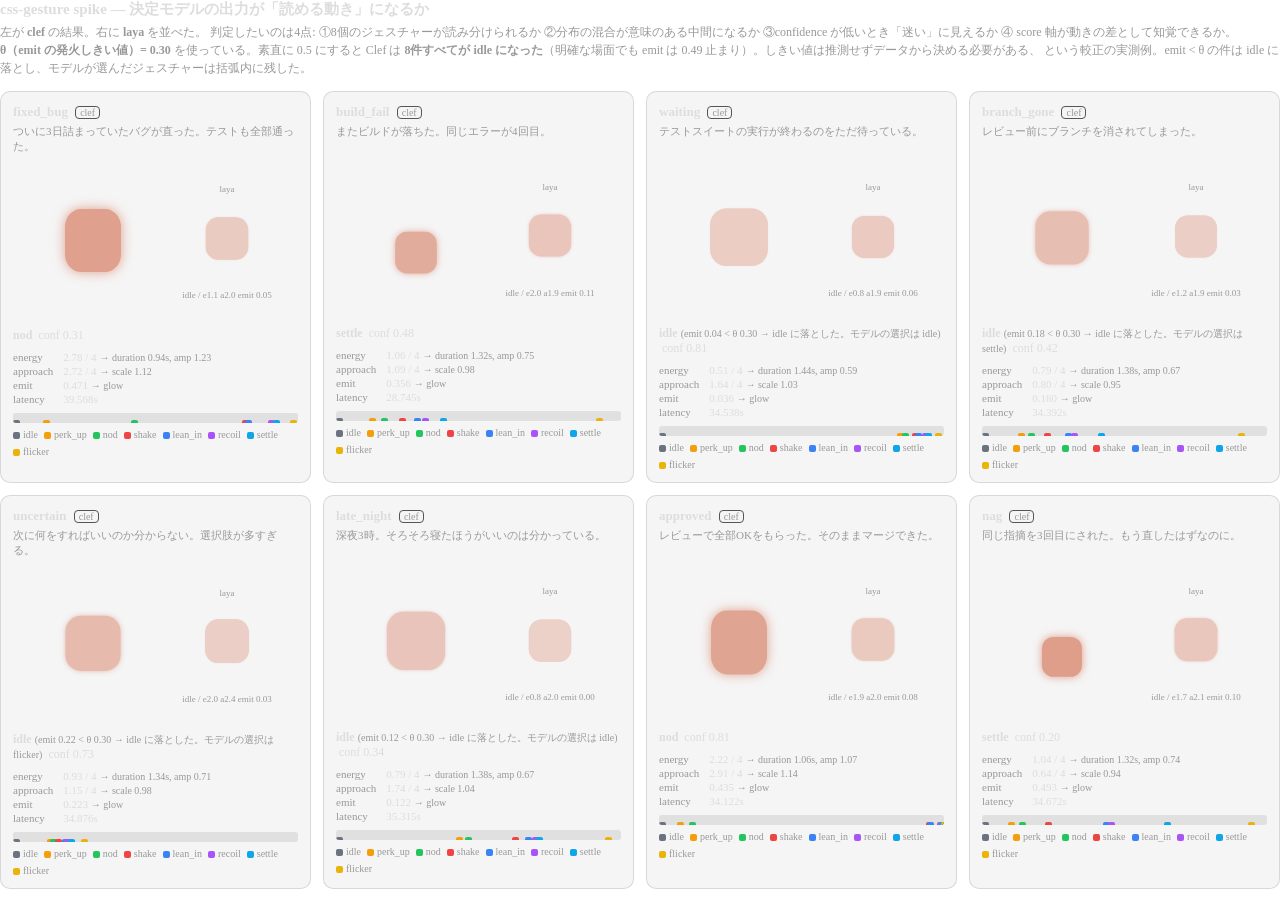
==== docs/experiments/css-gesture/index.html @ 99ee7a1f "docs(experiments): 決定モデルの出力を CSS ジェスチャーにする spike 決定モデル (System One API) に「どのジェスチャーを・どの強さで」を選ばせ、決定論的な" ====
<!doctype html>
<html lang="ja"><head><meta charset="utf-8">
<title>css-gesture spike</title>
<style>
:root { color-scheme: light dark; }
* { box-sizing: border-box; }
body { margin: 0; color: var(--foreground, #ddd); font-family: inherit; }
h1 { font-size: 15px; margin: 0 0 4px; }
.sub { font-size: 12px; color: var(--muted-foreground, #999); margin: 0 0 14px; line-height: 1.5; }
.grid { display: grid; grid-template-columns: repeat(auto-fill, minmax(280px, 1fr)); gap: 12px; }
.card { background: var(--card, rgba(127,127,127,.08)); border: 1px solid var(--border, rgba(127,127,127,.25));
  border-radius: 10px; padding: 12px; }
.card.err { border-color: #a33; }
h3 { font-size: 13px; margin: 0 0 4px; font-weight: 600; }
.tag { font-size: 10px; font-weight: 400; color: var(--muted-foreground, #999); border: 1px solid var(--border, #555);
  border-radius: 4px; padding: 0 4px; margin-left: 4px; }
.state { font-size: 11px; color: var(--muted-foreground, #999); margin: 0 0 8px; min-height: 28px; }
.row { display: flex; gap: 8px; align-items: center; }
.stage { width: 118px; height: 118px; display: grid; place-items: center; flex: 0 0 auto; }
.cmp .stage { width: 92px; height: 92px; }
.cmp { display: grid; justify-items: center; gap: 2px; }
.cmp-label, .cmp-meta { font-size: 9px; color: var(--muted-foreground, #999); text-align: center; }
.cmp .body { width: 40px; height: 40px; border-radius: 12px; }
.meta { font-size: 12px; margin: 6px 0 8px; }
.gated { color: var(--muted-foreground, #999); font-size: 10px; }
dl { display: grid; grid-template-columns: auto 1fr; gap: 2px 10px; font-size: 11px; margin: 0 0 8px; }
dt { color: var(--muted-foreground, #999); }
dd { margin: 0; font-variant-numeric: tabular-nums; }
.fx { color: var(--muted-foreground, #999); font-size: 10px; }
.bar { display: flex; height: 10px; border-radius: 3px; overflow: hidden; background: rgba(127,127,127,.18); }
.seg { display: block; height: 100%; }
.swatch { display: inline-block; width: 7px; height: 7px; border-radius: 2px; margin-right: 3px; vertical-align: middle; }
.s-idle { background: #6b7280; } .s-perk_up { background: #f59e0b; } .s-nod { background: #22c55e; }
.s-shake { background: #ef4444; } .s-lean_in { background: #3b82f6; } .s-recoil { background: #a855f7; }
.s-settle { background: #0ea5e9; } .s-flicker { background: #eab308; }
.legend { display: flex; flex-wrap: wrap; gap: 6px; font-size: 10px; color: var(--muted-foreground, #999); margin-top: 6px; }
/* css-gesture spike — ジェスチャー語彙（手書き・決定論的）
 *
 * 8個の離散ジェスチャーを CSS クラスとして定義する。決定モデルには**これを生成させない**
 * （決定モデルは choice/score/noul の確率しか返せないため）。モデルが担うのは
 * 「どれを・どれくらいの強さで」の選択だけ。
 *
 * 連続パラメータは CSS カスタムプロパティで受ける:
 *   --speed : 動きの速さ（小さいほど速い。animation-duration の倍率）
 *   --amp   : 振幅（0〜1.5 程度）
 *   --scale : 体の大きさ
 *   --glow  : 発火の強さ（発火していないときは 0）
 *
 * すべてのジェスチャーは「基準の姿勢」に対する差分として書く。共通の呼吸は .body が持ち、
 * ジェスチャーは transform を上書きする。こうすると混合（複数レイヤの重ね）が成立する。
 */

.stage {
  position: relative;
  width: 160px;
  height: 160px;
  display: grid;
  place-items: center;
}

/* 体。全ジェスチャーが共有する土台。 */
.body {
  width: 56px;
  height: 56px;
  border-radius: 16px;
  background: var(--accent, #d2694a);
  opacity: calc(0.25 + 0.75 * var(--glow, 0));
  box-shadow: 0 0 calc(24px * var(--glow, 0)) var(--accent, #d2694a);
  animation-duration: calc(2.4s * var(--speed, 1));
  animation-timing-function: ease-in-out;
  animation-iteration-count: infinite;
  animation-fill-mode: both;
  transform-origin: 50% 70%;
}

/* 表情の差分。8個。それぞれ明確に違う動きにして、人が読み分けられるかを試す。 */

/* 1. idle — ゆっくり漂う。基準。 */
.g-idle      { animation-name: k-idle; }
@keyframes k-idle {
  0%, 100% { transform: translateY(calc(-4px * var(--amp, 1))) scale(var(--scale, 1)); }
  50%      { transform: translateY(calc( 4px * var(--amp, 1))) scale(var(--scale, 1)); }
}

/* 2. perk_up — 一瞬沈んでから跳ね上がる。注意が向いた。 */
.g-perk_up   { animation-name: k-perk; animation-timing-function: cubic-bezier(.2,1.6,.4,1); }
@keyframes k-perk {
  0%, 40%, 100% { transform: translateY(0) scale(var(--scale, 1)); }
  12%           { transform: translateY(calc( 3px * var(--amp, 1))) scale(var(--scale, 1)); }
  62%           { transform: translateY(calc(-14px * var(--amp, 1))) scale(calc(var(--scale, 1) * 1.08)); }
}

/* 3. nod — 縦に2回。了解・同意。 */
.g-nod       { animation-name: k-nod; }
@keyframes k-nod {
  0%, 100%   { transform: translateY(0) scaleY(var(--scale, 1)); }
  18%, 58%   { transform: translateY(calc( 9px * var(--amp, 1))) scaleY(calc(var(--scale, 1) * 0.88)); }
  38%, 78%   { transform: translateY(calc(-4px * var(--amp, 1))) scaleY(var(--scale, 1)); }
}

/* 4. shake — 横に3回。拒否・違う。 */
.g-shake     { animation-name: k-shake; animation-timing-function: ease-out; }
@keyframes k-shake {
  0%, 100% { transform: translateX(0) scale(var(--scale, 1)); }
  12%      { transform: translateX(calc(-13px * var(--amp, 1))) scale(var(--scale, 1)); }
  32%      { transform: translateX(calc( 13px * var(--amp, 1))) scale(var(--scale, 1)); }
  52%      { transform: translateX(calc( -9px * var(--amp, 1))) scale(var(--scale, 1)); }
  72%      { transform: translateX(calc(  9px * var(--amp, 1))) scale(var(--scale, 1)); }
}

/* 5. lean_in — 前のめり。近づいて大きくなる。興味。 */
.g-lean_in   { animation-name: k-lean; }
@keyframes k-lean {
  0%, 100% { transform: translateY(0) scale(var(--scale, 1)); }
  50%      { transform: translateY(calc(12px * var(--amp, 1))) scale(calc(var(--scale, 1) * 1.22)); }
}

/* 6. recoil — のけぞる。驚き・嫌悪。lean_in の逆向き。 */
.g-recoil    { animation-name: k-recoil; animation-timing-function: cubic-bezier(.3,0,.2,1); }
@keyframes k-recoil {
  0%, 100% { transform: translateY(0) scale(var(--scale, 1)); }
  25%      { transform: translateY(calc(-16px * var(--amp, 1))) scale(calc(var(--scale, 1) * 0.84)); }
}

/* 7. settle — 沈んで小さくなる。がっかり・疲れ。戻ってこない。 */
.g-settle    { animation-name: k-settle; animation-timing-function: cubic-bezier(.4,0,.7,.3); }
@keyframes k-settle {
  0%   { transform: translateY(0) scale(var(--scale, 1)); }
  60%  { transform: translateY(calc(16px * var(--amp, 1))) scale(calc(var(--scale, 1) * 0.72)); }
  100% { transform: translateY(calc(13px * var(--amp, 1))) scale(calc(var(--scale, 1) * 0.76)); }
}

/* 8. flicker — 不規則に明滅。迷い・不確か。動きではなく不透明度で出す。 */
.g-flicker   { animation-name: k-flicker; animation-timing-function: steps(1, end); }
@keyframes k-flicker {
  0%, 100% { opacity: calc(0.25 + 0.75 * var(--glow, 0)); transform: scale(var(--scale, 1)); }
  17%      { opacity: calc(0.10 + 0.35 * var(--glow, 0)); }
  23%      { opacity: calc(0.25 + 0.85 * var(--glow, 0)); }
  41%      { opacity: calc(0.15 + 0.30 * var(--glow, 0)); }
  67%      { opacity: calc(0.30 + 0.90 * var(--glow, 0)); }
  83%      { opacity: calc(0.12 + 0.40 * var(--glow, 0)); }
}

/* --- 混合レイヤ ---
 * 一次ジェスチャー（argmax）を主役に、確率分布の残りを薄いレイヤとして重ねる。
 * 「読める離散」と「滑らかな連続」を同時に持つための2層構成。
 */
.blend { position: absolute; inset: 0; display: grid; place-items: center; }
.blend .body { position: absolute; }

@media (prefers-reduced-motion: reduce) {
  .body { animation: none; }
}

</style></head>
<body>
<h1>css-gesture spike — 決定モデルの出力が「読める動き」になるか</h1>
<p class="sub">左が <b>clef</b> の結果。右に <b>laya</b> を並べた。
判定したいのは4点: ①8個のジェスチャーが読み分けられるか ②分布の混合が意味のある中間になるか
③confidence が低いとき「迷い」に見えるか ④ score 軸が動きの差として知覚できるか。<br>
<b>θ（emit の発火しきい値）= 0.30</b> を使っている。素直に 0.5 にすると Clef は
<b>8件すべてが idle になった</b>（明確な場面でも emit は 0.49 止まり）。しきい値は推測せずデータから決める必要がある、
という較正の実測例。emit &lt; θ の件は idle に落とし、モデルが選んだジェスチャーは括弧内に残した。</p>
<div class="grid">
  <div class="card">
    <h3>fixed_bug <span class="tag">clef</span></h3>
    <p class="state">ついに3日詰まっていたバグが直った。テストも全部通った。</p>
    <div class="row">
      <div class="stage">
        <div class="body g-nod" style="--speed:0.938;--amp:1.229;--scale:1.125;--glow:0.471"></div>
      </div>
      <div class="cmp">
        <div class="cmp-label">laya</div>
        <div class="stage">
          <div class="body g-idle" style="--speed:1.306;--amp:0.76;--scale:1.061;--glow:0.054"></div>
        </div>
        <div class="cmp-meta">idle / e1.1 a2.0 emit 0.05</div>
      </div>
    </div>
    <div class="meta">
      <b>nod</b>
      &nbsp;conf 0.31
    </div>
    <dl>
      <dt>energy</dt><dd>2.78 / 4 <span class="fx">→ duration 0.94s, amp 1.23</span></dd>
      <dt>approach</dt><dd>2.72 / 4 <span class="fx">→ scale 1.12</span></dd>
      <dt>emit</dt><dd>0.471 <span class="fx">→ glow</span></dd>
      <dt>latency</dt><dd>39.568s</dd>
    </dl>
    <div class="bar"><span class="seg" style="width:10.5%" title="idle 0.105"><i class="swatch s-idle"></i></span><span class="seg" style="width:30.8%" title="perk_up 0.308"><i class="swatch s-perk_up"></i></span><span class="seg" style="width:39.2%" title="nod 0.392"><i class="swatch s-nod"></i></span><span class="seg" style="width:0.9%" title="shake 0.009"><i class="swatch s-shake"></i></span><span class="seg" style="width:8.0%" title="lean_in 0.080"><i class="swatch s-lean_in"></i></span><span class="seg" style="width:1.7%" title="recoil 0.017"><i class="swatch s-recoil"></i></span><span class="seg" style="width:6.2%" title="settle 0.062"><i class="swatch s-settle"></i></span><span class="seg" style="width:2.7%" title="flicker 0.027"><i class="swatch s-flicker"></i></span></div>
    <div class="legend"><span><i class="swatch s-idle"></i>idle</span> <span><i class="swatch s-perk_up"></i>perk_up</span> <span><i class="swatch s-nod"></i>nod</span> <span><i class="swatch s-shake"></i>shake</span> <span><i class="swatch s-lean_in"></i>lean_in</span> <span><i class="swatch s-recoil"></i>recoil</span> <span><i class="swatch s-settle"></i>settle</span> <span><i class="swatch s-flicker"></i>flicker</span></div>
  </div>
  <div class="card">
    <h3>build_fail <span class="tag">clef</span></h3>
    <p class="state">またビルドが落ちた。同じエラーが4回目。</p>
    <div class="row">
      <div class="stage">
        <div class="body g-settle" style="--speed:1.317;--amp:0.747;--scale:0.978;--glow:0.356"></div>
      </div>
      <div class="cmp">
        <div class="cmp-label">laya</div>
        <div class="stage">
          <div class="body g-idle" style="--speed:1.105;--amp:1.016;--scale:1.053;--glow:0.112"></div>
        </div>
        <div class="cmp-meta">idle / e2.0 a1.9 emit 0.11</div>
      </div>
    </div>
    <div class="meta">
      <b>settle</b>
      &nbsp;conf 0.48
    </div>
    <dl>
      <dt>energy</dt><dd>1.06 / 4 <span class="fx">→ duration 1.32s, amp 0.75</span></dd>
      <dt>approach</dt><dd>1.09 / 4 <span class="fx">→ scale 0.98</span></dd>
      <dt>emit</dt><dd>0.356 <span class="fx">→ glow</span></dd>
      <dt>latency</dt><dd>28.745s</dd>
    </dl>
    <div class="bar"><span class="seg" style="width:11.5%" title="idle 0.115"><i class="swatch s-idle"></i></span><span class="seg" style="width:4.2%" title="perk_up 0.042"><i class="swatch s-perk_up"></i></span><span class="seg" style="width:6.4%" title="nod 0.064"><i class="swatch s-nod"></i></span><span class="seg" style="width:5.2%" title="shake 0.052"><i class="swatch s-shake"></i></span><span class="seg" style="width:2.8%" title="lean_in 0.028"><i class="swatch s-lean_in"></i></span><span class="seg" style="width:6.4%" title="recoil 0.064"><i class="swatch s-recoil"></i></span><span class="seg" style="width:54.8%" title="settle 0.548"><i class="swatch s-settle"></i></span><span class="seg" style="width:8.7%" title="flicker 0.087"><i class="swatch s-flicker"></i></span></div>
    <div class="legend"><span><i class="swatch s-idle"></i>idle</span> <span><i class="swatch s-perk_up"></i>perk_up</span> <span><i class="swatch s-nod"></i>nod</span> <span><i class="swatch s-shake"></i>shake</span> <span><i class="swatch s-lean_in"></i>lean_in</span> <span><i class="swatch s-recoil"></i>recoil</span> <span><i class="swatch s-settle"></i>settle</span> <span><i class="swatch s-flicker"></i>flicker</span></div>
  </div>
  <div class="card">
    <h3>waiting <span class="tag">clef</span></h3>
    <p class="state">テストスイートの実行が終わるのをただ待っている。</p>
    <div class="row">
      <div class="stage">
        <div class="body g-idle" style="--speed:1.439;--amp:0.592;--scale:1.028;--glow:0.036"></div>
      </div>
      <div class="cmp">
        <div class="cmp-label">laya</div>
        <div class="stage">
          <div class="body g-idle" style="--speed:1.373;--amp:0.675;--scale:1.05;--glow:0.062"></div>
        </div>
        <div class="cmp-meta">idle / e0.8 a1.9 emit 0.06</div>
      </div>
    </div>
    <div class="meta">
      <b>idle</b> <span class="gated">(emit 0.04 &lt; θ 0.30 → idle に落とした。モデルの選択は idle)</span>
      &nbsp;conf 0.81
    </div>
    <dl>
      <dt>energy</dt><dd>0.51 / 4 <span class="fx">→ duration 1.44s, amp 0.59</span></dd>
      <dt>approach</dt><dd>1.64 / 4 <span class="fx">→ scale 1.03</span></dd>
      <dt>emit</dt><dd>0.036 <span class="fx">→ glow</span></dd>
      <dt>latency</dt><dd>34.538s</dd>
    </dl>
    <div class="bar"><span class="seg" style="width:83.5%" title="idle 0.835"><i class="swatch s-idle"></i></span><span class="seg" style="width:1.8%" title="perk_up 0.018"><i class="swatch s-perk_up"></i></span><span class="seg" style="width:3.4%" title="nod 0.034"><i class="swatch s-nod"></i></span><span class="seg" style="width:1.2%" title="shake 0.012"><i class="swatch s-shake"></i></span><span class="seg" style="width:2.3%" title="lean_in 0.023"><i class="swatch s-lean_in"></i></span><span class="seg" style="width:1.2%" title="recoil 0.012"><i class="swatch s-recoil"></i></span><span class="seg" style="width:3.4%" title="settle 0.034"><i class="swatch s-settle"></i></span><span class="seg" style="width:3.1%" title="flicker 0.031"><i class="swatch s-flicker"></i></span></div>
    <div class="legend"><span><i class="swatch s-idle"></i>idle</span> <span><i class="swatch s-perk_up"></i>perk_up</span> <span><i class="swatch s-nod"></i>nod</span> <span><i class="swatch s-shake"></i>shake</span> <span><i class="swatch s-lean_in"></i>lean_in</span> <span><i class="swatch s-recoil"></i>recoil</span> <span><i class="swatch s-settle"></i>settle</span> <span><i class="swatch s-flicker"></i>flicker</span></div>
  </div>
  <div class="card">
    <h3>branch_gone <span class="tag">clef</span></h3>
    <p class="state">レビュー前にブランチを消されてしまった。</p>
    <div class="row">
      <div class="stage">
        <div class="body g-idle" style="--speed:1.377;--amp:0.67;--scale:0.952;--glow:0.18"></div>
      </div>
      <div class="cmp">
        <div class="cmp-label">laya</div>
        <div class="stage">
          <div class="body g-idle" style="--speed:1.284;--amp:0.788;--scale:1.049;--glow:0.028"></div>
        </div>
        <div class="cmp-meta">idle / e1.2 a1.9 emit 0.03</div>
      </div>
    </div>
    <div class="meta">
      <b>idle</b> <span class="gated">(emit 0.18 &lt; θ 0.30 → idle に落とした。モデルの選択は settle)</span>
      &nbsp;conf 0.42
    </div>
    <dl>
      <dt>energy</dt><dd>0.79 / 4 <span class="fx">→ duration 1.38s, amp 0.67</span></dd>
      <dt>approach</dt><dd>0.80 / 4 <span class="fx">→ scale 0.95</span></dd>
      <dt>emit</dt><dd>0.180 <span class="fx">→ glow</span></dd>
      <dt>latency</dt><dd>34.392s</dd>
    </dl>
    <div class="bar"><span class="seg" style="width:12.8%" title="idle 0.128"><i class="swatch s-idle"></i></span><span class="seg" style="width:3.5%" title="perk_up 0.035"><i class="swatch s-perk_up"></i></span><span class="seg" style="width:5.3%" title="nod 0.053"><i class="swatch s-nod"></i></span><span class="seg" style="width:7.7%" title="shake 0.077"><i class="swatch s-shake"></i></span><span class="seg" style="width:2.0%" title="lean_in 0.020"><i class="swatch s-lean_in"></i></span><span class="seg" style="width:9.3%" title="recoil 0.093"><i class="swatch s-recoil"></i></span><span class="seg" style="width:49.4%" title="settle 0.494"><i class="swatch s-settle"></i></span><span class="seg" style="width:10.0%" title="flicker 0.100"><i class="swatch s-flicker"></i></span></div>
    <div class="legend"><span><i class="swatch s-idle"></i>idle</span> <span><i class="swatch s-perk_up"></i>perk_up</span> <span><i class="swatch s-nod"></i>nod</span> <span><i class="swatch s-shake"></i>shake</span> <span><i class="swatch s-lean_in"></i>lean_in</span> <span><i class="swatch s-recoil"></i>recoil</span> <span><i class="swatch s-settle"></i>settle</span> <span><i class="swatch s-flicker"></i>flicker</span></div>
  </div>
  <div class="card">
    <h3>uncertain <span class="tag">clef</span></h3>
    <p class="state">次に何をすればいいのか分からない。選択肢が多すぎる。</p>
    <div class="row">
      <div class="stage">
        <div class="body g-idle" style="--speed:1.345;--amp:0.71;--scale:0.984;--glow:0.223"></div>
      </div>
      <div class="cmp">
        <div class="cmp-label">laya</div>
        <div class="stage">
          <div class="body g-idle" style="--speed:1.112;--amp:1.008;--scale:1.093;--glow:0.035"></div>
        </div>
        <div class="cmp-meta">idle / e2.0 a2.4 emit 0.03</div>
      </div>
    </div>
    <div class="meta">
      <b>idle</b> <span class="gated">(emit 0.22 &lt; θ 0.30 → idle に落とした。モデルの選択は flicker)</span>
      &nbsp;conf 0.73
    </div>
    <dl>
      <dt>energy</dt><dd>0.93 / 4 <span class="fx">→ duration 1.34s, amp 0.71</span></dd>
      <dt>approach</dt><dd>1.15 / 4 <span class="fx">→ scale 0.98</span></dd>
      <dt>emit</dt><dd>0.223 <span class="fx">→ glow</span></dd>
      <dt>latency</dt><dd>34.876s</dd>
    </dl>
    <div class="bar"><span class="seg" style="width:12.1%" title="idle 0.121"><i class="swatch s-idle"></i></span><span class="seg" style="width:0.9%" title="perk_up 0.009"><i class="swatch s-perk_up"></i></span><span class="seg" style="width:1.6%" title="nod 0.016"><i class="swatch s-nod"></i></span><span class="seg" style="width:2.5%" title="shake 0.025"><i class="swatch s-shake"></i></span><span class="seg" style="width:0.8%" title="lean_in 0.008"><i class="swatch s-lean_in"></i></span><span class="seg" style="width:1.5%" title="recoil 0.015"><i class="swatch s-recoil"></i></span><span class="seg" style="width:4.6%" title="settle 0.046"><i class="swatch s-settle"></i></span><span class="seg" style="width:76.0%" title="flicker 0.760"><i class="swatch s-flicker"></i></span></div>
    <div class="legend"><span><i class="swatch s-idle"></i>idle</span> <span><i class="swatch s-perk_up"></i>perk_up</span> <span><i class="swatch s-nod"></i>nod</span> <span><i class="swatch s-shake"></i>shake</span> <span><i class="swatch s-lean_in"></i>lean_in</span> <span><i class="swatch s-recoil"></i>recoil</span> <span><i class="swatch s-settle"></i>settle</span> <span><i class="swatch s-flicker"></i>flicker</span></div>
  </div>
  <div class="card">
    <h3>late_night <span class="tag">clef</span></h3>
    <p class="state">深夜3時。そろそろ寝たほうがいいのは分かっている。</p>
    <div class="row">
      <div class="stage">
        <div class="body g-idle" style="--speed:1.376;--amp:0.672;--scale:1.037;--glow:0.122"></div>
      </div>
      <div class="cmp">
        <div class="cmp-label">laya</div>
        <div class="stage">
          <div class="body g-idle" style="--speed:1.366;--amp:0.685;--scale:1.06;--glow:0.002"></div>
        </div>
        <div class="cmp-meta">idle / e0.8 a2.0 emit 0.00</div>
      </div>
    </div>
    <div class="meta">
      <b>idle</b> <span class="gated">(emit 0.12 &lt; θ 0.30 → idle に落とした。モデルの選択は idle)</span>
      &nbsp;conf 0.34
    </div>
    <dl>
      <dt>energy</dt><dd>0.79 / 4 <span class="fx">→ duration 1.38s, amp 0.67</span></dd>
      <dt>approach</dt><dd>1.74 / 4 <span class="fx">→ scale 1.04</span></dd>
      <dt>emit</dt><dd>0.122 <span class="fx">→ glow</span></dd>
      <dt>latency</dt><dd>35.315s</dd>
    </dl>
    <div class="bar"><span class="seg" style="width:42.1%" title="idle 0.421"><i class="swatch s-idle"></i></span><span class="seg" style="width:3.3%" title="perk_up 0.033"><i class="swatch s-perk_up"></i></span><span class="seg" style="width:16.5%" title="nod 0.165"><i class="swatch s-nod"></i></span><span class="seg" style="width:4.3%" title="shake 0.043"><i class="swatch s-shake"></i></span><span class="seg" style="width:2.6%" title="lean_in 0.026"><i class="swatch s-lean_in"></i></span><span class="seg" style="width:1.4%" title="recoil 0.014"><i class="swatch s-recoil"></i></span><span class="seg" style="width:24.3%" title="settle 0.243"><i class="swatch s-settle"></i></span><span class="seg" style="width:5.5%" title="flicker 0.055"><i class="swatch s-flicker"></i></span></div>
    <div class="legend"><span><i class="swatch s-idle"></i>idle</span> <span><i class="swatch s-perk_up"></i>perk_up</span> <span><i class="swatch s-nod"></i>nod</span> <span><i class="swatch s-shake"></i>shake</span> <span><i class="swatch s-lean_in"></i>lean_in</span> <span><i class="swatch s-recoil"></i>recoil</span> <span><i class="swatch s-settle"></i>settle</span> <span><i class="swatch s-flicker"></i>flicker</span></div>
  </div>
  <div class="card">
    <h3>approved <span class="tag">clef</span></h3>
    <p class="state">レビューで全部OKをもらった。そのままマージできた。</p>
    <div class="row">
      <div class="stage">
        <div class="body g-nod" style="--speed:1.061;--amp:1.073;--scale:1.142;--glow:0.435"></div>
      </div>
      <div class="cmp">
        <div class="cmp-label">laya</div>
        <div class="stage">
          <div class="body g-idle" style="--speed:1.134;--amp:0.979;--scale:1.064;--glow:0.081"></div>
        </div>
        <div class="cmp-meta">idle / e1.9 a2.0 emit 0.08</div>
      </div>
    </div>
    <div class="meta">
      <b>nod</b>
      &nbsp;conf 0.81
    </div>
    <dl>
      <dt>energy</dt><dd>2.22 / 4 <span class="fx">→ duration 1.06s, amp 1.07</span></dd>
      <dt>approach</dt><dd>2.91 / 4 <span class="fx">→ scale 1.14</span></dd>
      <dt>emit</dt><dd>0.435 <span class="fx">→ glow</span></dd>
      <dt>latency</dt><dd>34.122s</dd>
    </dl>
    <div class="bar"><span class="seg" style="width:6.4%" title="idle 0.064"><i class="swatch s-idle"></i></span><span class="seg" style="width:4.1%" title="perk_up 0.041"><i class="swatch s-perk_up"></i></span><span class="seg" style="width:83.1%" title="nod 0.831"><i class="swatch s-nod"></i></span><span class="seg" style="width:0.4%" title="shake 0.004"><i class="swatch s-shake"></i></span><span class="seg" style="width:3.7%" title="lean_in 0.037"><i class="swatch s-lean_in"></i></span><span class="seg" style="width:0.4%" title="recoil 0.004"><i class="swatch s-recoil"></i></span><span class="seg" style="width:1.0%" title="settle 0.010"><i class="swatch s-settle"></i></span><span class="seg" style="width:0.9%" title="flicker 0.009"><i class="swatch s-flicker"></i></span></div>
    <div class="legend"><span><i class="swatch s-idle"></i>idle</span> <span><i class="swatch s-perk_up"></i>perk_up</span> <span><i class="swatch s-nod"></i>nod</span> <span><i class="swatch s-shake"></i>shake</span> <span><i class="swatch s-lean_in"></i>lean_in</span> <span><i class="swatch s-recoil"></i>recoil</span> <span><i class="swatch s-settle"></i>settle</span> <span><i class="swatch s-flicker"></i>flicker</span></div>
  </div>
  <div class="card">
    <h3>nag <span class="tag">clef</span></h3>
    <p class="state">同じ指摘を3回目にされた。もう直したはずなのに。</p>
    <div class="row">
      <div class="stage">
        <div class="body g-settle" style="--speed:1.322;--amp:0.74;--scale:0.938;--glow:0.493"></div>
      </div>
      <div class="cmp">
        <div class="cmp-label">laya</div>
        <div class="stage">
          <div class="body g-idle" style="--speed:1.175;--amp:0.928;--scale:1.071;--glow:0.101"></div>
        </div>
        <div class="cmp-meta">idle / e1.7 a2.1 emit 0.10</div>
      </div>
    </div>
    <div class="meta">
      <b>settle</b>
      &nbsp;conf 0.20
    </div>
    <dl>
      <dt>energy</dt><dd>1.04 / 4 <span class="fx">→ duration 1.32s, amp 0.74</span></dd>
      <dt>approach</dt><dd>0.64 / 4 <span class="fx">→ scale 0.94</span></dd>
      <dt>emit</dt><dd>0.493 <span class="fx">→ glow</span></dd>
      <dt>latency</dt><dd>34.672s</dd>
    </dl>
    <div class="bar"><span class="seg" style="width:9.2%" title="idle 0.092"><i class="swatch s-idle"></i></span><span class="seg" style="width:3.9%" title="perk_up 0.039"><i class="swatch s-perk_up"></i></span><span class="seg" style="width:9.0%" title="nod 0.090"><i class="swatch s-nod"></i></span><span class="seg" style="width:20.5%" title="shake 0.205"><i class="swatch s-shake"></i></span><span class="seg" style="width:1.6%" title="lean_in 0.016"><i class="swatch s-lean_in"></i></span><span class="seg" style="width:19.5%" title="recoil 0.195"><i class="swatch s-recoil"></i></span><span class="seg" style="width:29.6%" title="settle 0.296"><i class="swatch s-settle"></i></span><span class="seg" style="width:6.7%" title="flicker 0.067"><i class="swatch s-flicker"></i></span></div>
    <div class="legend"><span><i class="swatch s-idle"></i>idle</span> <span><i class="swatch s-perk_up"></i>perk_up</span> <span><i class="swatch s-nod"></i>nod</span> <span><i class="swatch s-shake"></i>shake</span> <span><i class="swatch s-lean_in"></i>lean_in</span> <span><i class="swatch s-recoil"></i>recoil</span> <span><i class="swatch s-settle"></i>settle</span> <span><i class="swatch s-flicker"></i>flicker</span></div>
  </div></div>
</body></html>
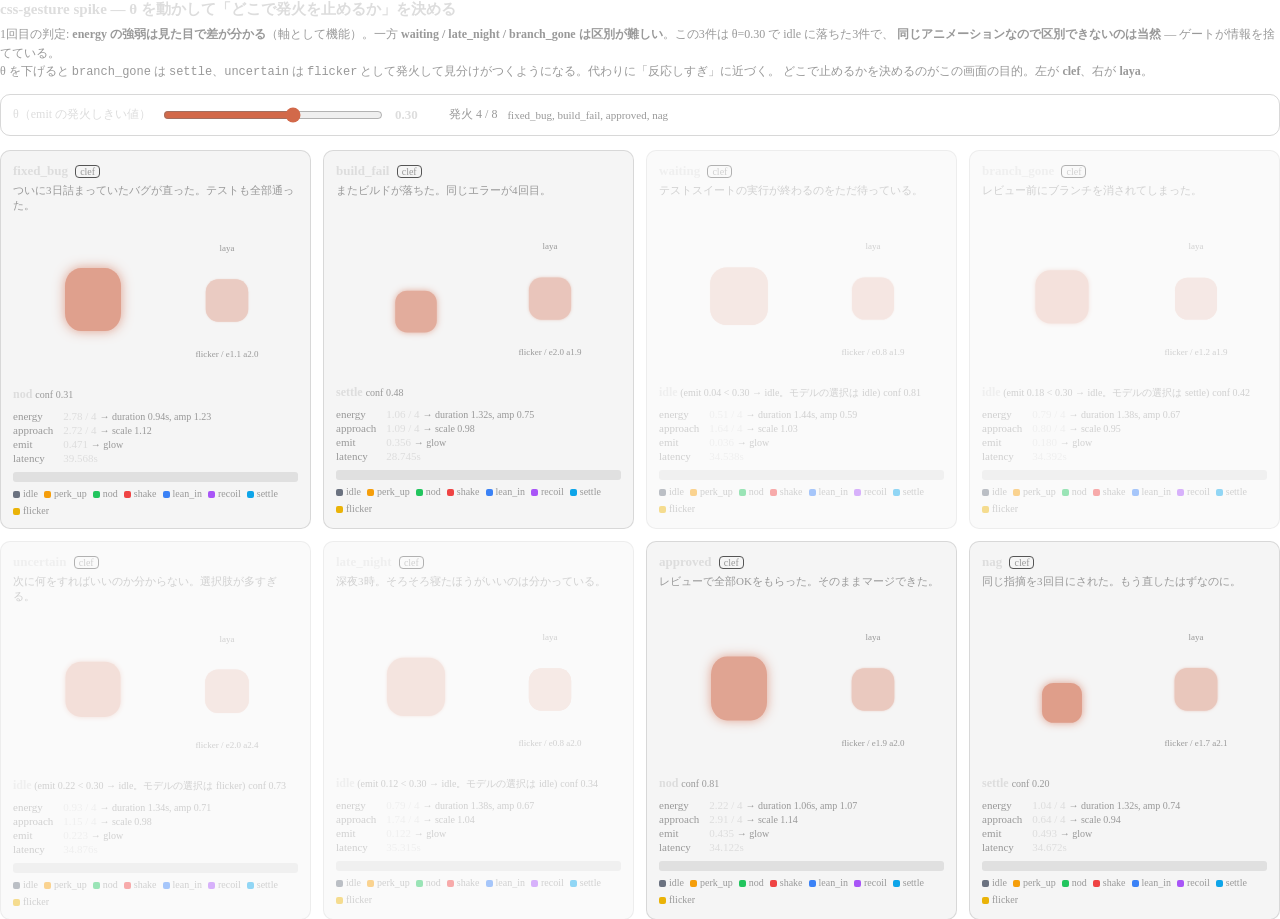
==== commit 781df933: "docs(experiments): css-gesture に人の判定結果と θ スライダを反映 1回目の判定でもらった結果: - energy の強弱は見た目で差が分かる (軸として機能する) -" ====
--- a/docs/experiments/css-gesture/index.html
+++ b/docs/experiments/css-gesture/index.html
@@ -5,24 +5,33 @@
 :root { color-scheme: light dark; }
 * { box-sizing: border-box; }
 body { margin: 0; color: var(--foreground, #ddd); font-family: inherit; }
-h1 { font-size: 15px; margin: 0 0 4px; }
-.sub { font-size: 12px; color: var(--muted-foreground, #999); margin: 0 0 14px; line-height: 1.5; }
-.grid { display: grid; grid-template-columns: repeat(auto-fill, minmax(280px, 1fr)); gap: 12px; }
+h1 { font-size: 15px; margin: 0 0 6px; }
+.sub { font-size: 12px; color: var(--muted-foreground, #999); margin: 0 0 12px; line-height: 1.55; }
+.controls { display: flex; align-items: center; gap: 10px; flex-wrap: wrap; margin: 0 0 14px;
+  padding: 10px 12px; border: 1px solid var(--border, rgba(127,127,127,.3)); border-radius: 10px; }
+.controls label { font-size: 12px; white-space: nowrap; }
+.controls input[type=range] { width: 220px; accent-color: var(--accent, #d2694a); }
+.controls .val { font-variant-numeric: tabular-nums; font-size: 13px; font-weight: 600; min-width: 44px; }
+.controls .count { font-size: 12px; color: var(--muted-foreground, #999); }
+.controls .fires { font-size: 11px; color: var(--muted-foreground, #999); }
+.grid { display: grid; grid-template-columns: repeat(auto-fill, minmax(272px, 1fr)); gap: 12px; }
 .card { background: var(--card, rgba(127,127,127,.08)); border: 1px solid var(--border, rgba(127,127,127,.25));
-  border-radius: 10px; padding: 12px; }
+  border-radius: 10px; padding: 12px; transition: opacity .15s; }
 .card.err { border-color: #a33; }
+.card.silent { opacity: .45; }
 h3 { font-size: 13px; margin: 0 0 4px; font-weight: 600; }
 .tag { font-size: 10px; font-weight: 400; color: var(--muted-foreground, #999); border: 1px solid var(--border, #555);
   border-radius: 4px; padding: 0 4px; margin-left: 4px; }
 .state { font-size: 11px; color: var(--muted-foreground, #999); margin: 0 0 8px; min-height: 28px; }
 .row { display: flex; gap: 8px; align-items: center; }
 .stage { width: 118px; height: 118px; display: grid; place-items: center; flex: 0 0 auto; }
-.cmp .stage { width: 92px; height: 92px; }
+.stage.sm { width: 92px; height: 92px; }
 .cmp { display: grid; justify-items: center; gap: 2px; }
 .cmp-label, .cmp-meta { font-size: 9px; color: var(--muted-foreground, #999); text-align: center; }
 .cmp .body { width: 40px; height: 40px; border-radius: 12px; }
 .meta { font-size: 12px; margin: 6px 0 8px; }
-.gated { color: var(--muted-foreground, #999); font-size: 10px; }
+.gnote { color: var(--muted-foreground, #999); font-size: 10px; }
+.conf { color: var(--muted-foreground, #999); font-size: 10px; }
 dl { display: grid; grid-template-columns: auto 1fr; gap: 2px 10px; font-size: 11px; margin: 0 0 8px; }
 dt { color: var(--muted-foreground, #999); }
 dd { margin: 0; font-variant-numeric: tabular-nums; }
@@ -154,236 +163,215 @@
 
 </style></head>
 <body>
-<h1>css-gesture spike — 決定モデルの出力が「読める動き」になるか</h1>
-<p class="sub">左が <b>clef</b> の結果。右に <b>laya</b> を並べた。
-判定したいのは4点: ①8個のジェスチャーが読み分けられるか ②分布の混合が意味のある中間になるか
-③confidence が低いとき「迷い」に見えるか ④ score 軸が動きの差として知覚できるか。<br>
-<b>θ（emit の発火しきい値）= 0.30</b> を使っている。素直に 0.5 にすると Clef は
-<b>8件すべてが idle になった</b>（明確な場面でも emit は 0.49 止まり）。しきい値は推測せずデータから決める必要がある、
-という較正の実測例。emit &lt; θ の件は idle に落とし、モデルが選んだジェスチャーは括弧内に残した。</p>
+<h1>css-gesture spike — θ を動かして「どこで発火を止めるか」を決める</h1>
+<p class="sub">
+1回目の判定: <b>energy の強弱は見た目で差が分かる</b>（軸として機能）。一方
+<b>waiting / late_night / branch_gone は区別が難しい</b>。この3件は θ=0.30 で idle に落ちた3件で、
+<b>同じアニメーションなので区別できないのは当然</b> — ゲートが情報を捨てている。<br>
+θ を下げると <code>branch_gone</code> は <code>settle</code>、<code>uncertain</code> は
+<code>flicker</code> として発火して見分けがつくようになる。代わりに「反応しすぎ」に近づく。
+どこで止めるかを決めるのがこの画面の目的。左が <b>clef</b>、右が <b>laya</b>。
+</p>
+<div class="controls">
+  <label for="th">θ（emit の発火しきい値）</label>
+  <input id="th" type="range" min="0" max="0.5" step="0.01" value="0.3">
+  <span class="val" id="thv">0.30</span>
+  <span class="count" id="cnt"></span>
+  <span class="fires" id="fires"></span>
+</div>
 <div class="grid">
   <div class="card">
     <h3>fixed_bug <span class="tag">clef</span></h3>
     <p class="state">ついに3日詰まっていたバグが直った。テストも全部通った。</p>
     <div class="row">
-      <div class="stage">
-        <div class="body g-nod" style="--speed:0.938;--amp:1.229;--scale:1.125;--glow:0.471"></div>
-      </div>
-      <div class="cmp">
-        <div class="cmp-label">laya</div>
-        <div class="stage">
-          <div class="body g-idle" style="--speed:1.306;--amp:0.76;--scale:1.061;--glow:0.054"></div>
-        </div>
-        <div class="cmp-meta">idle / e1.1 a2.0 emit 0.05</div>
-      </div>
-    </div>
-    <div class="meta">
-      <b>nod</b>
-      &nbsp;conf 0.31
-    </div>
+      <div class="stage"><div class="body g-nod" data-emit="0.471" data-raw="nod" style="--speed:0.938;--amp:1.229;--scale:1.125;--glow:0.471"></div></div>
+      <div class="cmp">
+        <div class="cmp-label">laya</div>
+        <div class="stage sm"><div class="body g-flicker" data-emit="0.054" data-raw="flicker" style="--speed:1.306;--amp:0.76;--scale:1.061;--glow:0.054"></div></div>
+        <div class="cmp-meta"><span class="cn">flicker</span> / e1.1 a2.0</div>
+      </div>
+    </div>
+    <div class="meta"><b class="gname">?</b><span class="gnote"></span> <span class="conf">conf 0.31</span></div>
     <dl>
       <dt>energy</dt><dd>2.78 / 4 <span class="fx">→ duration 0.94s, amp 1.23</span></dd>
       <dt>approach</dt><dd>2.72 / 4 <span class="fx">→ scale 1.12</span></dd>
       <dt>emit</dt><dd>0.471 <span class="fx">→ glow</span></dd>
       <dt>latency</dt><dd>39.568s</dd>
     </dl>
-    <div class="bar"><span class="seg" style="width:10.5%" title="idle 0.105"><i class="swatch s-idle"></i></span><span class="seg" style="width:30.8%" title="perk_up 0.308"><i class="swatch s-perk_up"></i></span><span class="seg" style="width:39.2%" title="nod 0.392"><i class="swatch s-nod"></i></span><span class="seg" style="width:0.9%" title="shake 0.009"><i class="swatch s-shake"></i></span><span class="seg" style="width:8.0%" title="lean_in 0.080"><i class="swatch s-lean_in"></i></span><span class="seg" style="width:1.7%" title="recoil 0.017"><i class="swatch s-recoil"></i></span><span class="seg" style="width:6.2%" title="settle 0.062"><i class="swatch s-settle"></i></span><span class="seg" style="width:2.7%" title="flicker 0.027"><i class="swatch s-flicker"></i></span></div>
+    <div class="bar"><span class="seg" style="width:39.2%" title="nod 0.392"></span><span class="seg" style="width:30.8%" title="perk_up 0.308"></span><span class="seg" style="width:10.5%" title="idle 0.105"></span><span class="seg" style="width:8.0%" title="lean_in 0.080"></span><span class="seg" style="width:6.2%" title="settle 0.062"></span><span class="seg" style="width:2.7%" title="flicker 0.027"></span><span class="seg" style="width:1.7%" title="recoil 0.017"></span><span class="seg" style="width:0.9%" title="shake 0.009"></span></div>
     <div class="legend"><span><i class="swatch s-idle"></i>idle</span> <span><i class="swatch s-perk_up"></i>perk_up</span> <span><i class="swatch s-nod"></i>nod</span> <span><i class="swatch s-shake"></i>shake</span> <span><i class="swatch s-lean_in"></i>lean_in</span> <span><i class="swatch s-recoil"></i>recoil</span> <span><i class="swatch s-settle"></i>settle</span> <span><i class="swatch s-flicker"></i>flicker</span></div>
   </div>
   <div class="card">
     <h3>build_fail <span class="tag">clef</span></h3>
     <p class="state">またビルドが落ちた。同じエラーが4回目。</p>
     <div class="row">
-      <div class="stage">
-        <div class="body g-settle" style="--speed:1.317;--amp:0.747;--scale:0.978;--glow:0.356"></div>
-      </div>
-      <div class="cmp">
-        <div class="cmp-label">laya</div>
-        <div class="stage">
-          <div class="body g-idle" style="--speed:1.105;--amp:1.016;--scale:1.053;--glow:0.112"></div>
-        </div>
-        <div class="cmp-meta">idle / e2.0 a1.9 emit 0.11</div>
-      </div>
-    </div>
-    <div class="meta">
-      <b>settle</b>
-      &nbsp;conf 0.48
-    </div>
+      <div class="stage"><div class="body g-settle" data-emit="0.356" data-raw="settle" style="--speed:1.317;--amp:0.747;--scale:0.978;--glow:0.356"></div></div>
+      <div class="cmp">
+        <div class="cmp-label">laya</div>
+        <div class="stage sm"><div class="body g-flicker" data-emit="0.112" data-raw="flicker" style="--speed:1.105;--amp:1.016;--scale:1.053;--glow:0.112"></div></div>
+        <div class="cmp-meta"><span class="cn">flicker</span> / e2.0 a1.9</div>
+      </div>
+    </div>
+    <div class="meta"><b class="gname">?</b><span class="gnote"></span> <span class="conf">conf 0.48</span></div>
     <dl>
       <dt>energy</dt><dd>1.06 / 4 <span class="fx">→ duration 1.32s, amp 0.75</span></dd>
       <dt>approach</dt><dd>1.09 / 4 <span class="fx">→ scale 0.98</span></dd>
       <dt>emit</dt><dd>0.356 <span class="fx">→ glow</span></dd>
       <dt>latency</dt><dd>28.745s</dd>
     </dl>
-    <div class="bar"><span class="seg" style="width:11.5%" title="idle 0.115"><i class="swatch s-idle"></i></span><span class="seg" style="width:4.2%" title="perk_up 0.042"><i class="swatch s-perk_up"></i></span><span class="seg" style="width:6.4%" title="nod 0.064"><i class="swatch s-nod"></i></span><span class="seg" style="width:5.2%" title="shake 0.052"><i class="swatch s-shake"></i></span><span class="seg" style="width:2.8%" title="lean_in 0.028"><i class="swatch s-lean_in"></i></span><span class="seg" style="width:6.4%" title="recoil 0.064"><i class="swatch s-recoil"></i></span><span class="seg" style="width:54.8%" title="settle 0.548"><i class="swatch s-settle"></i></span><span class="seg" style="width:8.7%" title="flicker 0.087"><i class="swatch s-flicker"></i></span></div>
+    <div class="bar"><span class="seg" style="width:54.8%" title="settle 0.548"></span><span class="seg" style="width:11.5%" title="idle 0.115"></span><span class="seg" style="width:8.7%" title="flicker 0.087"></span><span class="seg" style="width:6.4%" title="nod 0.064"></span><span class="seg" style="width:6.4%" title="recoil 0.064"></span><span class="seg" style="width:5.2%" title="shake 0.052"></span><span class="seg" style="width:4.2%" title="perk_up 0.042"></span><span class="seg" style="width:2.8%" title="lean_in 0.028"></span></div>
     <div class="legend"><span><i class="swatch s-idle"></i>idle</span> <span><i class="swatch s-perk_up"></i>perk_up</span> <span><i class="swatch s-nod"></i>nod</span> <span><i class="swatch s-shake"></i>shake</span> <span><i class="swatch s-lean_in"></i>lean_in</span> <span><i class="swatch s-recoil"></i>recoil</span> <span><i class="swatch s-settle"></i>settle</span> <span><i class="swatch s-flicker"></i>flicker</span></div>
   </div>
   <div class="card">
     <h3>waiting <span class="tag">clef</span></h3>
     <p class="state">テストスイートの実行が終わるのをただ待っている。</p>
     <div class="row">
-      <div class="stage">
-        <div class="body g-idle" style="--speed:1.439;--amp:0.592;--scale:1.028;--glow:0.036"></div>
-      </div>
-      <div class="cmp">
-        <div class="cmp-label">laya</div>
-        <div class="stage">
-          <div class="body g-idle" style="--speed:1.373;--amp:0.675;--scale:1.05;--glow:0.062"></div>
-        </div>
-        <div class="cmp-meta">idle / e0.8 a1.9 emit 0.06</div>
-      </div>
-    </div>
-    <div class="meta">
-      <b>idle</b> <span class="gated">(emit 0.04 &lt; θ 0.30 → idle に落とした。モデルの選択は idle)</span>
-      &nbsp;conf 0.81
-    </div>
+      <div class="stage"><div class="body g-idle" data-emit="0.036" data-raw="idle" style="--speed:1.439;--amp:0.592;--scale:1.028;--glow:0.036"></div></div>
+      <div class="cmp">
+        <div class="cmp-label">laya</div>
+        <div class="stage sm"><div class="body g-flicker" data-emit="0.062" data-raw="flicker" style="--speed:1.373;--amp:0.675;--scale:1.05;--glow:0.062"></div></div>
+        <div class="cmp-meta"><span class="cn">flicker</span> / e0.8 a1.9</div>
+      </div>
+    </div>
+    <div class="meta"><b class="gname">?</b><span class="gnote"></span> <span class="conf">conf 0.81</span></div>
     <dl>
       <dt>energy</dt><dd>0.51 / 4 <span class="fx">→ duration 1.44s, amp 0.59</span></dd>
       <dt>approach</dt><dd>1.64 / 4 <span class="fx">→ scale 1.03</span></dd>
       <dt>emit</dt><dd>0.036 <span class="fx">→ glow</span></dd>
       <dt>latency</dt><dd>34.538s</dd>
     </dl>
-    <div class="bar"><span class="seg" style="width:83.5%" title="idle 0.835"><i class="swatch s-idle"></i></span><span class="seg" style="width:1.8%" title="perk_up 0.018"><i class="swatch s-perk_up"></i></span><span class="seg" style="width:3.4%" title="nod 0.034"><i class="swatch s-nod"></i></span><span class="seg" style="width:1.2%" title="shake 0.012"><i class="swatch s-shake"></i></span><span class="seg" style="width:2.3%" title="lean_in 0.023"><i class="swatch s-lean_in"></i></span><span class="seg" style="width:1.2%" title="recoil 0.012"><i class="swatch s-recoil"></i></span><span class="seg" style="width:3.4%" title="settle 0.034"><i class="swatch s-settle"></i></span><span class="seg" style="width:3.1%" title="flicker 0.031"><i class="swatch s-flicker"></i></span></div>
+    <div class="bar"><span class="seg" style="width:83.5%" title="idle 0.835"></span><span class="seg" style="width:3.4%" title="nod 0.034"></span><span class="seg" style="width:3.4%" title="settle 0.034"></span><span class="seg" style="width:3.1%" title="flicker 0.031"></span><span class="seg" style="width:2.3%" title="lean_in 0.023"></span><span class="seg" style="width:1.8%" title="perk_up 0.018"></span><span class="seg" style="width:1.2%" title="shake 0.012"></span><span class="seg" style="width:1.2%" title="recoil 0.012"></span></div>
     <div class="legend"><span><i class="swatch s-idle"></i>idle</span> <span><i class="swatch s-perk_up"></i>perk_up</span> <span><i class="swatch s-nod"></i>nod</span> <span><i class="swatch s-shake"></i>shake</span> <span><i class="swatch s-lean_in"></i>lean_in</span> <span><i class="swatch s-recoil"></i>recoil</span> <span><i class="swatch s-settle"></i>settle</span> <span><i class="swatch s-flicker"></i>flicker</span></div>
   </div>
   <div class="card">
     <h3>branch_gone <span class="tag">clef</span></h3>
     <p class="state">レビュー前にブランチを消されてしまった。</p>
     <div class="row">
-      <div class="stage">
-        <div class="body g-idle" style="--speed:1.377;--amp:0.67;--scale:0.952;--glow:0.18"></div>
-      </div>
-      <div class="cmp">
-        <div class="cmp-label">laya</div>
-        <div class="stage">
-          <div class="body g-idle" style="--speed:1.284;--amp:0.788;--scale:1.049;--glow:0.028"></div>
-        </div>
-        <div class="cmp-meta">idle / e1.2 a1.9 emit 0.03</div>
-      </div>
-    </div>
-    <div class="meta">
-      <b>idle</b> <span class="gated">(emit 0.18 &lt; θ 0.30 → idle に落とした。モデルの選択は settle)</span>
-      &nbsp;conf 0.42
-    </div>
+      <div class="stage"><div class="body g-settle" data-emit="0.18" data-raw="settle" style="--speed:1.377;--amp:0.67;--scale:0.952;--glow:0.18"></div></div>
+      <div class="cmp">
+        <div class="cmp-label">laya</div>
+        <div class="stage sm"><div class="body g-flicker" data-emit="0.028" data-raw="flicker" style="--speed:1.284;--amp:0.788;--scale:1.049;--glow:0.028"></div></div>
+        <div class="cmp-meta"><span class="cn">flicker</span> / e1.2 a1.9</div>
+      </div>
+    </div>
+    <div class="meta"><b class="gname">?</b><span class="gnote"></span> <span class="conf">conf 0.42</span></div>
     <dl>
       <dt>energy</dt><dd>0.79 / 4 <span class="fx">→ duration 1.38s, amp 0.67</span></dd>
       <dt>approach</dt><dd>0.80 / 4 <span class="fx">→ scale 0.95</span></dd>
       <dt>emit</dt><dd>0.180 <span class="fx">→ glow</span></dd>
       <dt>latency</dt><dd>34.392s</dd>
     </dl>
-    <div class="bar"><span class="seg" style="width:12.8%" title="idle 0.128"><i class="swatch s-idle"></i></span><span class="seg" style="width:3.5%" title="perk_up 0.035"><i class="swatch s-perk_up"></i></span><span class="seg" style="width:5.3%" title="nod 0.053"><i class="swatch s-nod"></i></span><span class="seg" style="width:7.7%" title="shake 0.077"><i class="swatch s-shake"></i></span><span class="seg" style="width:2.0%" title="lean_in 0.020"><i class="swatch s-lean_in"></i></span><span class="seg" style="width:9.3%" title="recoil 0.093"><i class="swatch s-recoil"></i></span><span class="seg" style="width:49.4%" title="settle 0.494"><i class="swatch s-settle"></i></span><span class="seg" style="width:10.0%" title="flicker 0.100"><i class="swatch s-flicker"></i></span></div>
+    <div class="bar"><span class="seg" style="width:49.4%" title="settle 0.494"></span><span class="seg" style="width:12.8%" title="idle 0.128"></span><span class="seg" style="width:10.0%" title="flicker 0.100"></span><span class="seg" style="width:9.3%" title="recoil 0.093"></span><span class="seg" style="width:7.7%" title="shake 0.077"></span><span class="seg" style="width:5.3%" title="nod 0.053"></span><span class="seg" style="width:3.5%" title="perk_up 0.035"></span><span class="seg" style="width:2.0%" title="lean_in 0.020"></span></div>
     <div class="legend"><span><i class="swatch s-idle"></i>idle</span> <span><i class="swatch s-perk_up"></i>perk_up</span> <span><i class="swatch s-nod"></i>nod</span> <span><i class="swatch s-shake"></i>shake</span> <span><i class="swatch s-lean_in"></i>lean_in</span> <span><i class="swatch s-recoil"></i>recoil</span> <span><i class="swatch s-settle"></i>settle</span> <span><i class="swatch s-flicker"></i>flicker</span></div>
   </div>
   <div class="card">
     <h3>uncertain <span class="tag">clef</span></h3>
     <p class="state">次に何をすればいいのか分からない。選択肢が多すぎる。</p>
     <div class="row">
-      <div class="stage">
-        <div class="body g-idle" style="--speed:1.345;--amp:0.71;--scale:0.984;--glow:0.223"></div>
-      </div>
-      <div class="cmp">
-        <div class="cmp-label">laya</div>
-        <div class="stage">
-          <div class="body g-idle" style="--speed:1.112;--amp:1.008;--scale:1.093;--glow:0.035"></div>
-        </div>
-        <div class="cmp-meta">idle / e2.0 a2.4 emit 0.03</div>
-      </div>
-    </div>
-    <div class="meta">
-      <b>idle</b> <span class="gated">(emit 0.22 &lt; θ 0.30 → idle に落とした。モデルの選択は flicker)</span>
-      &nbsp;conf 0.73
-    </div>
+      <div class="stage"><div class="body g-flicker" data-emit="0.223" data-raw="flicker" style="--speed:1.345;--amp:0.71;--scale:0.984;--glow:0.223"></div></div>
+      <div class="cmp">
+        <div class="cmp-label">laya</div>
+        <div class="stage sm"><div class="body g-flicker" data-emit="0.035" data-raw="flicker" style="--speed:1.112;--amp:1.008;--scale:1.093;--glow:0.035"></div></div>
+        <div class="cmp-meta"><span class="cn">flicker</span> / e2.0 a2.4</div>
+      </div>
+    </div>
+    <div class="meta"><b class="gname">?</b><span class="gnote"></span> <span class="conf">conf 0.73</span></div>
     <dl>
       <dt>energy</dt><dd>0.93 / 4 <span class="fx">→ duration 1.34s, amp 0.71</span></dd>
       <dt>approach</dt><dd>1.15 / 4 <span class="fx">→ scale 0.98</span></dd>
       <dt>emit</dt><dd>0.223 <span class="fx">→ glow</span></dd>
       <dt>latency</dt><dd>34.876s</dd>
     </dl>
-    <div class="bar"><span class="seg" style="width:12.1%" title="idle 0.121"><i class="swatch s-idle"></i></span><span class="seg" style="width:0.9%" title="perk_up 0.009"><i class="swatch s-perk_up"></i></span><span class="seg" style="width:1.6%" title="nod 0.016"><i class="swatch s-nod"></i></span><span class="seg" style="width:2.5%" title="shake 0.025"><i class="swatch s-shake"></i></span><span class="seg" style="width:0.8%" title="lean_in 0.008"><i class="swatch s-lean_in"></i></span><span class="seg" style="width:1.5%" title="recoil 0.015"><i class="swatch s-recoil"></i></span><span class="seg" style="width:4.6%" title="settle 0.046"><i class="swatch s-settle"></i></span><span class="seg" style="width:76.0%" title="flicker 0.760"><i class="swatch s-flicker"></i></span></div>
+    <div class="bar"><span class="seg" style="width:76.0%" title="flicker 0.760"></span><span class="seg" style="width:12.1%" title="idle 0.121"></span><span class="seg" style="width:4.6%" title="settle 0.046"></span><span class="seg" style="width:2.5%" title="shake 0.025"></span><span class="seg" style="width:1.6%" title="nod 0.016"></span><span class="seg" style="width:1.5%" title="recoil 0.015"></span><span class="seg" style="width:0.9%" title="perk_up 0.009"></span><span class="seg" style="width:0.8%" title="lean_in 0.008"></span></div>
     <div class="legend"><span><i class="swatch s-idle"></i>idle</span> <span><i class="swatch s-perk_up"></i>perk_up</span> <span><i class="swatch s-nod"></i>nod</span> <span><i class="swatch s-shake"></i>shake</span> <span><i class="swatch s-lean_in"></i>lean_in</span> <span><i class="swatch s-recoil"></i>recoil</span> <span><i class="swatch s-settle"></i>settle</span> <span><i class="swatch s-flicker"></i>flicker</span></div>
   </div>
   <div class="card">
     <h3>late_night <span class="tag">clef</span></h3>
     <p class="state">深夜3時。そろそろ寝たほうがいいのは分かっている。</p>
     <div class="row">
-      <div class="stage">
-        <div class="body g-idle" style="--speed:1.376;--amp:0.672;--scale:1.037;--glow:0.122"></div>
-      </div>
-      <div class="cmp">
-        <div class="cmp-label">laya</div>
-        <div class="stage">
-          <div class="body g-idle" style="--speed:1.366;--amp:0.685;--scale:1.06;--glow:0.002"></div>
-        </div>
-        <div class="cmp-meta">idle / e0.8 a2.0 emit 0.00</div>
-      </div>
-    </div>
-    <div class="meta">
-      <b>idle</b> <span class="gated">(emit 0.12 &lt; θ 0.30 → idle に落とした。モデルの選択は idle)</span>
-      &nbsp;conf 0.34
-    </div>
+      <div class="stage"><div class="body g-idle" data-emit="0.122" data-raw="idle" style="--speed:1.376;--amp:0.672;--scale:1.037;--glow:0.122"></div></div>
+      <div class="cmp">
+        <div class="cmp-label">laya</div>
+        <div class="stage sm"><div class="body g-flicker" data-emit="0.002" data-raw="flicker" style="--speed:1.366;--amp:0.685;--scale:1.06;--glow:0.002"></div></div>
+        <div class="cmp-meta"><span class="cn">flicker</span> / e0.8 a2.0</div>
+      </div>
+    </div>
+    <div class="meta"><b class="gname">?</b><span class="gnote"></span> <span class="conf">conf 0.34</span></div>
     <dl>
       <dt>energy</dt><dd>0.79 / 4 <span class="fx">→ duration 1.38s, amp 0.67</span></dd>
       <dt>approach</dt><dd>1.74 / 4 <span class="fx">→ scale 1.04</span></dd>
       <dt>emit</dt><dd>0.122 <span class="fx">→ glow</span></dd>
       <dt>latency</dt><dd>35.315s</dd>
     </dl>
-    <div class="bar"><span class="seg" style="width:42.1%" title="idle 0.421"><i class="swatch s-idle"></i></span><span class="seg" style="width:3.3%" title="perk_up 0.033"><i class="swatch s-perk_up"></i></span><span class="seg" style="width:16.5%" title="nod 0.165"><i class="swatch s-nod"></i></span><span class="seg" style="width:4.3%" title="shake 0.043"><i class="swatch s-shake"></i></span><span class="seg" style="width:2.6%" title="lean_in 0.026"><i class="swatch s-lean_in"></i></span><span class="seg" style="width:1.4%" title="recoil 0.014"><i class="swatch s-recoil"></i></span><span class="seg" style="width:24.3%" title="settle 0.243"><i class="swatch s-settle"></i></span><span class="seg" style="width:5.5%" title="flicker 0.055"><i class="swatch s-flicker"></i></span></div>
+    <div class="bar"><span class="seg" style="width:42.1%" title="idle 0.421"></span><span class="seg" style="width:24.3%" title="settle 0.243"></span><span class="seg" style="width:16.5%" title="nod 0.165"></span><span class="seg" style="width:5.5%" title="flicker 0.055"></span><span class="seg" style="width:4.3%" title="shake 0.043"></span><span class="seg" style="width:3.3%" title="perk_up 0.033"></span><span class="seg" style="width:2.6%" title="lean_in 0.026"></span><span class="seg" style="width:1.4%" title="recoil 0.014"></span></div>
     <div class="legend"><span><i class="swatch s-idle"></i>idle</span> <span><i class="swatch s-perk_up"></i>perk_up</span> <span><i class="swatch s-nod"></i>nod</span> <span><i class="swatch s-shake"></i>shake</span> <span><i class="swatch s-lean_in"></i>lean_in</span> <span><i class="swatch s-recoil"></i>recoil</span> <span><i class="swatch s-settle"></i>settle</span> <span><i class="swatch s-flicker"></i>flicker</span></div>
   </div>
   <div class="card">
     <h3>approved <span class="tag">clef</span></h3>
     <p class="state">レビューで全部OKをもらった。そのままマージできた。</p>
     <div class="row">
-      <div class="stage">
-        <div class="body g-nod" style="--speed:1.061;--amp:1.073;--scale:1.142;--glow:0.435"></div>
-      </div>
-      <div class="cmp">
-        <div class="cmp-label">laya</div>
-        <div class="stage">
-          <div class="body g-idle" style="--speed:1.134;--amp:0.979;--scale:1.064;--glow:0.081"></div>
-        </div>
-        <div class="cmp-meta">idle / e1.9 a2.0 emit 0.08</div>
-      </div>
-    </div>
-    <div class="meta">
-      <b>nod</b>
-      &nbsp;conf 0.81
-    </div>
+      <div class="stage"><div class="body g-nod" data-emit="0.435" data-raw="nod" style="--speed:1.061;--amp:1.073;--scale:1.142;--glow:0.435"></div></div>
+      <div class="cmp">
+        <div class="cmp-label">laya</div>
+        <div class="stage sm"><div class="body g-flicker" data-emit="0.081" data-raw="flicker" style="--speed:1.134;--amp:0.979;--scale:1.064;--glow:0.081"></div></div>
+        <div class="cmp-meta"><span class="cn">flicker</span> / e1.9 a2.0</div>
+      </div>
+    </div>
+    <div class="meta"><b class="gname">?</b><span class="gnote"></span> <span class="conf">conf 0.81</span></div>
     <dl>
       <dt>energy</dt><dd>2.22 / 4 <span class="fx">→ duration 1.06s, amp 1.07</span></dd>
       <dt>approach</dt><dd>2.91 / 4 <span class="fx">→ scale 1.14</span></dd>
       <dt>emit</dt><dd>0.435 <span class="fx">→ glow</span></dd>
       <dt>latency</dt><dd>34.122s</dd>
     </dl>
-    <div class="bar"><span class="seg" style="width:6.4%" title="idle 0.064"><i class="swatch s-idle"></i></span><span class="seg" style="width:4.1%" title="perk_up 0.041"><i class="swatch s-perk_up"></i></span><span class="seg" style="width:83.1%" title="nod 0.831"><i class="swatch s-nod"></i></span><span class="seg" style="width:0.4%" title="shake 0.004"><i class="swatch s-shake"></i></span><span class="seg" style="width:3.7%" title="lean_in 0.037"><i class="swatch s-lean_in"></i></span><span class="seg" style="width:0.4%" title="recoil 0.004"><i class="swatch s-recoil"></i></span><span class="seg" style="width:1.0%" title="settle 0.010"><i class="swatch s-settle"></i></span><span class="seg" style="width:0.9%" title="flicker 0.009"><i class="swatch s-flicker"></i></span></div>
+    <div class="bar"><span class="seg" style="width:83.1%" title="nod 0.831"></span><span class="seg" style="width:6.4%" title="idle 0.064"></span><span class="seg" style="width:4.1%" title="perk_up 0.041"></span><span class="seg" style="width:3.7%" title="lean_in 0.037"></span><span class="seg" style="width:1.0%" title="settle 0.010"></span><span class="seg" style="width:0.9%" title="flicker 0.009"></span><span class="seg" style="width:0.4%" title="recoil 0.004"></span><span class="seg" style="width:0.4%" title="shake 0.004"></span></div>
     <div class="legend"><span><i class="swatch s-idle"></i>idle</span> <span><i class="swatch s-perk_up"></i>perk_up</span> <span><i class="swatch s-nod"></i>nod</span> <span><i class="swatch s-shake"></i>shake</span> <span><i class="swatch s-lean_in"></i>lean_in</span> <span><i class="swatch s-recoil"></i>recoil</span> <span><i class="swatch s-settle"></i>settle</span> <span><i class="swatch s-flicker"></i>flicker</span></div>
   </div>
   <div class="card">
     <h3>nag <span class="tag">clef</span></h3>
     <p class="state">同じ指摘を3回目にされた。もう直したはずなのに。</p>
     <div class="row">
-      <div class="stage">
-        <div class="body g-settle" style="--speed:1.322;--amp:0.74;--scale:0.938;--glow:0.493"></div>
-      </div>
-      <div class="cmp">
-        <div class="cmp-label">laya</div>
-        <div class="stage">
-          <div class="body g-idle" style="--speed:1.175;--amp:0.928;--scale:1.071;--glow:0.101"></div>
-        </div>
-        <div class="cmp-meta">idle / e1.7 a2.1 emit 0.10</div>
-      </div>
-    </div>
-    <div class="meta">
-      <b>settle</b>
-      &nbsp;conf 0.20
-    </div>
+      <div class="stage"><div class="body g-settle" data-emit="0.493" data-raw="settle" style="--speed:1.322;--amp:0.74;--scale:0.938;--glow:0.493"></div></div>
+      <div class="cmp">
+        <div class="cmp-label">laya</div>
+        <div class="stage sm"><div class="body g-flicker" data-emit="0.101" data-raw="flicker" style="--speed:1.175;--amp:0.928;--scale:1.071;--glow:0.101"></div></div>
+        <div class="cmp-meta"><span class="cn">flicker</span> / e1.7 a2.1</div>
+      </div>
+    </div>
+    <div class="meta"><b class="gname">?</b><span class="gnote"></span> <span class="conf">conf 0.20</span></div>
     <dl>
       <dt>energy</dt><dd>1.04 / 4 <span class="fx">→ duration 1.32s, amp 0.74</span></dd>
       <dt>approach</dt><dd>0.64 / 4 <span class="fx">→ scale 0.94</span></dd>
       <dt>emit</dt><dd>0.493 <span class="fx">→ glow</span></dd>
       <dt>latency</dt><dd>34.672s</dd>
     </dl>
-    <div class="bar"><span class="seg" style="width:9.2%" title="idle 0.092"><i class="swatch s-idle"></i></span><span class="seg" style="width:3.9%" title="perk_up 0.039"><i class="swatch s-perk_up"></i></span><span class="seg" style="width:9.0%" title="nod 0.090"><i class="swatch s-nod"></i></span><span class="seg" style="width:20.5%" title="shake 0.205"><i class="swatch s-shake"></i></span><span class="seg" style="width:1.6%" title="lean_in 0.016"><i class="swatch s-lean_in"></i></span><span class="seg" style="width:19.5%" title="recoil 0.195"><i class="swatch s-recoil"></i></span><span class="seg" style="width:29.6%" title="settle 0.296"><i class="swatch s-settle"></i></span><span class="seg" style="width:6.7%" title="flicker 0.067"><i class="swatch s-flicker"></i></span></div>
+    <div class="bar"><span class="seg" style="width:29.6%" title="settle 0.296"></span><span class="seg" style="width:20.5%" title="shake 0.205"></span><span class="seg" style="width:19.5%" title="recoil 0.195"></span><span class="seg" style="width:9.2%" title="idle 0.092"></span><span class="seg" style="width:9.0%" title="nod 0.090"></span><span class="seg" style="width:6.7%" title="flicker 0.067"></span><span class="seg" style="width:3.9%" title="perk_up 0.039"></span><span class="seg" style="width:1.6%" title="lean_in 0.016"></span></div>
     <div class="legend"><span><i class="swatch s-idle"></i>idle</span> <span><i class="swatch s-perk_up"></i>perk_up</span> <span><i class="swatch s-nod"></i>nod</span> <span><i class="swatch s-shake"></i>shake</span> <span><i class="swatch s-lean_in"></i>lean_in</span> <span><i class="swatch s-recoil"></i>recoil</span> <span><i class="swatch s-settle"></i>settle</span> <span><i class="swatch s-flicker"></i>flicker</span></div>
   </div></div>
+<script>
+function apply(theta) {
+  document.getElementById('thv').textContent = theta.toFixed(2);
+  const fired = [];
+  document.querySelectorAll('.card').forEach(card => {
+    const body = card.querySelector('.stage .body');
+    if (!body) return;
+    const emit = parseFloat(body.dataset.emit);
+    const raw = body.dataset.raw;
+    const on = emit >= theta;
+    body.className = 'body g-' + (on ? raw : 'idle');
+    card.classList.toggle('silent', !on);
+    const name = card.querySelector('.gname');
+    const note = card.querySelector('.gnote');
+    const key = card.querySelector('h3').textContent.trim().split(/\s+/)[0];
+    if (name) name.textContent = on ? raw : 'idle';
+    if (note) note.innerHTML = on ? '' :
+      ' <span>(emit ' + emit.toFixed(2) + ' &lt; ' + theta.toFixed(2) + ' → idle。モデルの選択は ' + raw + ')</span>';
+    if (on) fired.push(key);
+  });
+  document.getElementById('cnt').textContent = '発火 ' + fired.length + ' / 8';
+  document.getElementById('fires').textContent = fired.join(', ');
+}
+document.getElementById('th').addEventListener('input', e => apply(parseFloat(e.target.value)));
+apply(0.3);
+</script>
 </body></html>
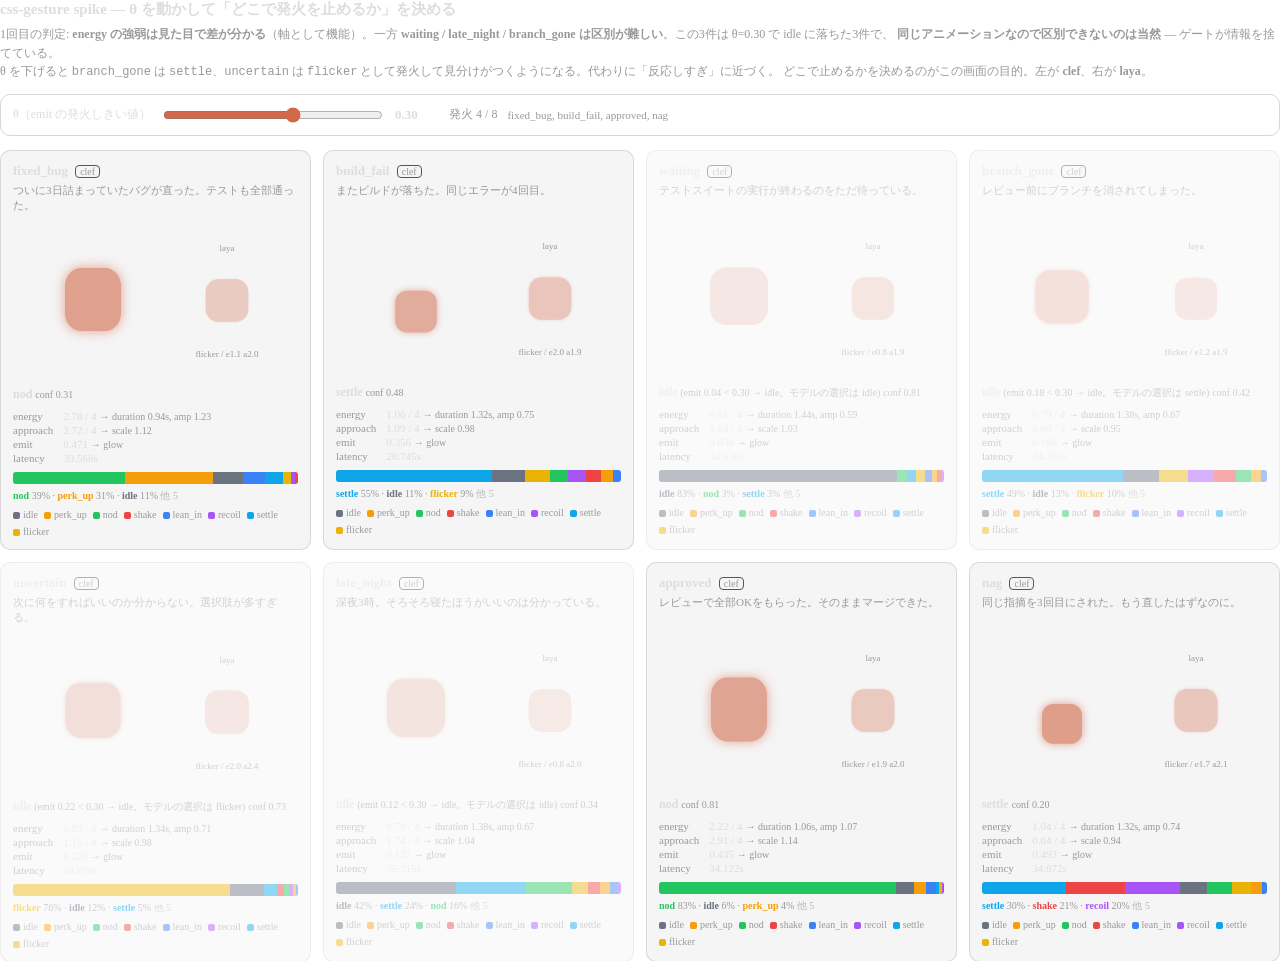
==== commit 5b707615: "fix(experiments): css-gesture の確率分布バーに色が付いていなかった 書き直しの際に、セグメントから色クラスを落としたまま .seg に背景色を付け忘れていた (swatc" ====
--- a/docs/experiments/css-gesture/index.html
+++ b/docs/experiments/css-gesture/index.html
@@ -36,8 +36,14 @@
 dt { color: var(--muted-foreground, #999); }
 dd { margin: 0; font-variant-numeric: tabular-nums; }
 .fx { color: var(--muted-foreground, #999); font-size: 10px; }
-.bar { display: flex; height: 10px; border-radius: 3px; overflow: hidden; background: rgba(127,127,127,.18); }
+.bar { display: flex; height: 12px; border-radius: 3px; overflow: hidden; background: rgba(127,127,127,.18); }
 .seg { display: block; height: 100%; }
+.dist { font-size: 10px; color: var(--muted-foreground, #999); margin-top: 5px; }
+.dist b { font-weight: 600; }
+.d-idle { color: #6b7280; } .d-perk_up { color: #f59e0b; } .d-nod { color: #22c55e; }
+.d-shake { color: #ef4444; } .d-lean_in { color: #3b82f6; } .d-recoil { color: #a855f7; }
+.d-settle { color: #0ea5e9; } .d-flicker { color: #eab308; }
+.rest { opacity: .65; }
 .swatch { display: inline-block; width: 7px; height: 7px; border-radius: 2px; margin-right: 3px; vertical-align: middle; }
 .s-idle { background: #6b7280; } .s-perk_up { background: #f59e0b; } .s-nod { background: #22c55e; }
 .s-shake { background: #ef4444; } .s-lean_in { background: #3b82f6; } .s-recoil { background: #a855f7; }
@@ -198,7 +204,8 @@
       <dt>emit</dt><dd>0.471 <span class="fx">→ glow</span></dd>
       <dt>latency</dt><dd>39.568s</dd>
     </dl>
-    <div class="bar"><span class="seg" style="width:39.2%" title="nod 0.392"></span><span class="seg" style="width:30.8%" title="perk_up 0.308"></span><span class="seg" style="width:10.5%" title="idle 0.105"></span><span class="seg" style="width:8.0%" title="lean_in 0.080"></span><span class="seg" style="width:6.2%" title="settle 0.062"></span><span class="seg" style="width:2.7%" title="flicker 0.027"></span><span class="seg" style="width:1.7%" title="recoil 0.017"></span><span class="seg" style="width:0.9%" title="shake 0.009"></span></div>
+    <div class="bar"><span class="seg s-nod" style="width:39.25%" title="nod 0.392 (39.2%)"></span><span class="seg s-perk_up" style="width:30.77%" title="perk_up 0.308 (30.8%)"></span><span class="seg s-idle" style="width:10.55%" title="idle 0.105 (10.5%)"></span><span class="seg s-lean_in" style="width:8.03%" title="lean_in 0.080 (8.0%)"></span><span class="seg s-settle" style="width:6.16%" title="settle 0.062 (6.2%)"></span><span class="seg s-flicker" style="width:2.67%" title="flicker 0.027 (2.7%)"></span><span class="seg s-recoil" style="width:1.66%" title="recoil 0.017 (1.7%)"></span><span class="seg s-shake" style="width:0.92%" title="shake 0.009 (0.9%)"></span></div>
+    <div class="dist"><b class="d-nod">nod</b> 39% · <b class="d-perk_up">perk_up</b> 31% · <b class="d-idle">idle</b> 11% <span class="rest">他 5</span></div>
     <div class="legend"><span><i class="swatch s-idle"></i>idle</span> <span><i class="swatch s-perk_up"></i>perk_up</span> <span><i class="swatch s-nod"></i>nod</span> <span><i class="swatch s-shake"></i>shake</span> <span><i class="swatch s-lean_in"></i>lean_in</span> <span><i class="swatch s-recoil"></i>recoil</span> <span><i class="swatch s-settle"></i>settle</span> <span><i class="swatch s-flicker"></i>flicker</span></div>
   </div>
   <div class="card">
@@ -219,7 +226,8 @@
       <dt>emit</dt><dd>0.356 <span class="fx">→ glow</span></dd>
       <dt>latency</dt><dd>28.745s</dd>
     </dl>
-    <div class="bar"><span class="seg" style="width:54.8%" title="settle 0.548"></span><span class="seg" style="width:11.5%" title="idle 0.115"></span><span class="seg" style="width:8.7%" title="flicker 0.087"></span><span class="seg" style="width:6.4%" title="nod 0.064"></span><span class="seg" style="width:6.4%" title="recoil 0.064"></span><span class="seg" style="width:5.2%" title="shake 0.052"></span><span class="seg" style="width:4.2%" title="perk_up 0.042"></span><span class="seg" style="width:2.8%" title="lean_in 0.028"></span></div>
+    <div class="bar"><span class="seg s-settle" style="width:54.78%" title="settle 0.548 (54.8%)"></span><span class="seg s-idle" style="width:11.48%" title="idle 0.115 (11.5%)"></span><span class="seg s-flicker" style="width:8.69%" title="flicker 0.087 (8.7%)"></span><span class="seg s-nod" style="width:6.44%" title="nod 0.064 (6.4%)"></span><span class="seg s-recoil" style="width:6.39%" title="recoil 0.064 (6.4%)"></span><span class="seg s-shake" style="width:5.21%" title="shake 0.052 (5.2%)"></span><span class="seg s-perk_up" style="width:4.23%" title="perk_up 0.042 (4.2%)"></span><span class="seg s-lean_in" style="width:2.79%" title="lean_in 0.028 (2.8%)"></span></div>
+    <div class="dist"><b class="d-settle">settle</b> 55% · <b class="d-idle">idle</b> 11% · <b class="d-flicker">flicker</b> 9% <span class="rest">他 5</span></div>
     <div class="legend"><span><i class="swatch s-idle"></i>idle</span> <span><i class="swatch s-perk_up"></i>perk_up</span> <span><i class="swatch s-nod"></i>nod</span> <span><i class="swatch s-shake"></i>shake</span> <span><i class="swatch s-lean_in"></i>lean_in</span> <span><i class="swatch s-recoil"></i>recoil</span> <span><i class="swatch s-settle"></i>settle</span> <span><i class="swatch s-flicker"></i>flicker</span></div>
   </div>
   <div class="card">
@@ -240,7 +248,8 @@
       <dt>emit</dt><dd>0.036 <span class="fx">→ glow</span></dd>
       <dt>latency</dt><dd>34.538s</dd>
     </dl>
-    <div class="bar"><span class="seg" style="width:83.5%" title="idle 0.835"></span><span class="seg" style="width:3.4%" title="nod 0.034"></span><span class="seg" style="width:3.4%" title="settle 0.034"></span><span class="seg" style="width:3.1%" title="flicker 0.031"></span><span class="seg" style="width:2.3%" title="lean_in 0.023"></span><span class="seg" style="width:1.8%" title="perk_up 0.018"></span><span class="seg" style="width:1.2%" title="shake 0.012"></span><span class="seg" style="width:1.2%" title="recoil 0.012"></span></div>
+    <div class="bar"><span class="seg s-idle" style="width:83.47%" title="idle 0.835 (83.5%)"></span><span class="seg s-nod" style="width:3.42%" title="nod 0.034 (3.4%)"></span><span class="seg s-settle" style="width:3.42%" title="settle 0.034 (3.4%)"></span><span class="seg s-flicker" style="width:3.12%" title="flicker 0.031 (3.1%)"></span><span class="seg s-lean_in" style="width:2.33%" title="lean_in 0.023 (2.3%)"></span><span class="seg s-perk_up" style="width:1.83%" title="perk_up 0.018 (1.8%)"></span><span class="seg s-shake" style="width:1.21%" title="shake 0.012 (1.2%)"></span><span class="seg s-recoil" style="width:1.21%" title="recoil 0.012 (1.2%)"></span></div>
+    <div class="dist"><b class="d-idle">idle</b> 83% · <b class="d-nod">nod</b> 3% · <b class="d-settle">settle</b> 3% <span class="rest">他 5</span></div>
     <div class="legend"><span><i class="swatch s-idle"></i>idle</span> <span><i class="swatch s-perk_up"></i>perk_up</span> <span><i class="swatch s-nod"></i>nod</span> <span><i class="swatch s-shake"></i>shake</span> <span><i class="swatch s-lean_in"></i>lean_in</span> <span><i class="swatch s-recoil"></i>recoil</span> <span><i class="swatch s-settle"></i>settle</span> <span><i class="swatch s-flicker"></i>flicker</span></div>
   </div>
   <div class="card">
@@ -261,7 +270,8 @@
       <dt>emit</dt><dd>0.180 <span class="fx">→ glow</span></dd>
       <dt>latency</dt><dd>34.392s</dd>
     </dl>
-    <div class="bar"><span class="seg" style="width:49.4%" title="settle 0.494"></span><span class="seg" style="width:12.8%" title="idle 0.128"></span><span class="seg" style="width:10.0%" title="flicker 0.100"></span><span class="seg" style="width:9.3%" title="recoil 0.093"></span><span class="seg" style="width:7.7%" title="shake 0.077"></span><span class="seg" style="width:5.3%" title="nod 0.053"></span><span class="seg" style="width:3.5%" title="perk_up 0.035"></span><span class="seg" style="width:2.0%" title="lean_in 0.020"></span></div>
+    <div class="bar"><span class="seg s-settle" style="width:49.40%" title="settle 0.494 (49.4%)"></span><span class="seg s-idle" style="width:12.76%" title="idle 0.128 (12.8%)"></span><span class="seg s-flicker" style="width:10.04%" title="flicker 0.100 (10.0%)"></span><span class="seg s-recoil" style="width:9.29%" title="recoil 0.093 (9.3%)"></span><span class="seg s-shake" style="width:7.70%" title="shake 0.077 (7.7%)"></span><span class="seg s-nod" style="width:5.25%" title="nod 0.053 (5.3%)"></span><span class="seg s-perk_up" style="width:3.54%" title="perk_up 0.035 (3.5%)"></span><span class="seg s-lean_in" style="width:2.02%" title="lean_in 0.020 (2.0%)"></span></div>
+    <div class="dist"><b class="d-settle">settle</b> 49% · <b class="d-idle">idle</b> 13% · <b class="d-flicker">flicker</b> 10% <span class="rest">他 5</span></div>
     <div class="legend"><span><i class="swatch s-idle"></i>idle</span> <span><i class="swatch s-perk_up"></i>perk_up</span> <span><i class="swatch s-nod"></i>nod</span> <span><i class="swatch s-shake"></i>shake</span> <span><i class="swatch s-lean_in"></i>lean_in</span> <span><i class="swatch s-recoil"></i>recoil</span> <span><i class="swatch s-settle"></i>settle</span> <span><i class="swatch s-flicker"></i>flicker</span></div>
   </div>
   <div class="card">
@@ -282,7 +292,8 @@
       <dt>emit</dt><dd>0.223 <span class="fx">→ glow</span></dd>
       <dt>latency</dt><dd>34.876s</dd>
     </dl>
-    <div class="bar"><span class="seg" style="width:76.0%" title="flicker 0.760"></span><span class="seg" style="width:12.1%" title="idle 0.121"></span><span class="seg" style="width:4.6%" title="settle 0.046"></span><span class="seg" style="width:2.5%" title="shake 0.025"></span><span class="seg" style="width:1.6%" title="nod 0.016"></span><span class="seg" style="width:1.5%" title="recoil 0.015"></span><span class="seg" style="width:0.9%" title="perk_up 0.009"></span><span class="seg" style="width:0.8%" title="lean_in 0.008"></span></div>
+    <div class="bar"><span class="seg s-flicker" style="width:75.99%" title="flicker 0.760 (76.0%)"></span><span class="seg s-idle" style="width:12.12%" title="idle 0.121 (12.1%)"></span><span class="seg s-settle" style="width:4.59%" title="settle 0.046 (4.6%)"></span><span class="seg s-shake" style="width:2.51%" title="shake 0.025 (2.5%)"></span><span class="seg s-nod" style="width:1.56%" title="nod 0.016 (1.6%)"></span><span class="seg s-recoil" style="width:1.53%" title="recoil 0.015 (1.5%)"></span><span class="seg s-perk_up" style="width:0.94%" title="perk_up 0.009 (0.9%)"></span><span class="seg s-lean_in" style="width:0.75%" title="lean_in 0.008 (0.8%)"></span></div>
+    <div class="dist"><b class="d-flicker">flicker</b> 76% · <b class="d-idle">idle</b> 12% · <b class="d-settle">settle</b> 5% <span class="rest">他 5</span></div>
     <div class="legend"><span><i class="swatch s-idle"></i>idle</span> <span><i class="swatch s-perk_up"></i>perk_up</span> <span><i class="swatch s-nod"></i>nod</span> <span><i class="swatch s-shake"></i>shake</span> <span><i class="swatch s-lean_in"></i>lean_in</span> <span><i class="swatch s-recoil"></i>recoil</span> <span><i class="swatch s-settle"></i>settle</span> <span><i class="swatch s-flicker"></i>flicker</span></div>
   </div>
   <div class="card">
@@ -303,7 +314,8 @@
       <dt>emit</dt><dd>0.122 <span class="fx">→ glow</span></dd>
       <dt>latency</dt><dd>35.315s</dd>
     </dl>
-    <div class="bar"><span class="seg" style="width:42.1%" title="idle 0.421"></span><span class="seg" style="width:24.3%" title="settle 0.243"></span><span class="seg" style="width:16.5%" title="nod 0.165"></span><span class="seg" style="width:5.5%" title="flicker 0.055"></span><span class="seg" style="width:4.3%" title="shake 0.043"></span><span class="seg" style="width:3.3%" title="perk_up 0.033"></span><span class="seg" style="width:2.6%" title="lean_in 0.026"></span><span class="seg" style="width:1.4%" title="recoil 0.014"></span></div>
+    <div class="bar"><span class="seg s-idle" style="width:42.09%" title="idle 0.421 (42.1%)"></span><span class="seg s-settle" style="width:24.35%" title="settle 0.243 (24.3%)"></span><span class="seg s-nod" style="width:16.45%" title="nod 0.165 (16.5%)"></span><span class="seg s-flicker" style="width:5.54%" title="flicker 0.055 (5.5%)"></span><span class="seg s-shake" style="width:4.30%" title="shake 0.043 (4.3%)"></span><span class="seg s-perk_up" style="width:3.32%" title="perk_up 0.033 (3.3%)"></span><span class="seg s-lean_in" style="width:2.57%" title="lean_in 0.026 (2.6%)"></span><span class="seg s-recoil" style="width:1.38%" title="recoil 0.014 (1.4%)"></span></div>
+    <div class="dist"><b class="d-idle">idle</b> 42% · <b class="d-settle">settle</b> 24% · <b class="d-nod">nod</b> 16% <span class="rest">他 5</span></div>
     <div class="legend"><span><i class="swatch s-idle"></i>idle</span> <span><i class="swatch s-perk_up"></i>perk_up</span> <span><i class="swatch s-nod"></i>nod</span> <span><i class="swatch s-shake"></i>shake</span> <span><i class="swatch s-lean_in"></i>lean_in</span> <span><i class="swatch s-recoil"></i>recoil</span> <span><i class="swatch s-settle"></i>settle</span> <span><i class="swatch s-flicker"></i>flicker</span></div>
   </div>
   <div class="card">
@@ -324,7 +336,8 @@
       <dt>emit</dt><dd>0.435 <span class="fx">→ glow</span></dd>
       <dt>latency</dt><dd>34.122s</dd>
     </dl>
-    <div class="bar"><span class="seg" style="width:83.1%" title="nod 0.831"></span><span class="seg" style="width:6.4%" title="idle 0.064"></span><span class="seg" style="width:4.1%" title="perk_up 0.041"></span><span class="seg" style="width:3.7%" title="lean_in 0.037"></span><span class="seg" style="width:1.0%" title="settle 0.010"></span><span class="seg" style="width:0.9%" title="flicker 0.009"></span><span class="seg" style="width:0.4%" title="recoil 0.004"></span><span class="seg" style="width:0.4%" title="shake 0.004"></span></div>
+    <div class="bar"><span class="seg s-nod" style="width:83.14%" title="nod 0.831 (83.1%)"></span><span class="seg s-idle" style="width:6.38%" title="idle 0.064 (6.4%)"></span><span class="seg s-perk_up" style="width:4.09%" title="perk_up 0.041 (4.1%)"></span><span class="seg s-lean_in" style="width:3.67%" title="lean_in 0.037 (3.7%)"></span><span class="seg s-settle" style="width:0.98%" title="settle 0.010 (1.0%)"></span><span class="seg s-flicker" style="width:0.90%" title="flicker 0.009 (0.9%)"></span><span class="seg s-recoil" style="width:0.44%" title="recoil 0.004 (0.4%)"></span><span class="seg s-shake" style="width:0.40%" title="shake 0.004 (0.4%)"></span></div>
+    <div class="dist"><b class="d-nod">nod</b> 83% · <b class="d-idle">idle</b> 6% · <b class="d-perk_up">perk_up</b> 4% <span class="rest">他 5</span></div>
     <div class="legend"><span><i class="swatch s-idle"></i>idle</span> <span><i class="swatch s-perk_up"></i>perk_up</span> <span><i class="swatch s-nod"></i>nod</span> <span><i class="swatch s-shake"></i>shake</span> <span><i class="swatch s-lean_in"></i>lean_in</span> <span><i class="swatch s-recoil"></i>recoil</span> <span><i class="swatch s-settle"></i>settle</span> <span><i class="swatch s-flicker"></i>flicker</span></div>
   </div>
   <div class="card">
@@ -345,7 +358,8 @@
       <dt>emit</dt><dd>0.493 <span class="fx">→ glow</span></dd>
       <dt>latency</dt><dd>34.672s</dd>
     </dl>
-    <div class="bar"><span class="seg" style="width:29.6%" title="settle 0.296"></span><span class="seg" style="width:20.5%" title="shake 0.205"></span><span class="seg" style="width:19.5%" title="recoil 0.195"></span><span class="seg" style="width:9.2%" title="idle 0.092"></span><span class="seg" style="width:9.0%" title="nod 0.090"></span><span class="seg" style="width:6.7%" title="flicker 0.067"></span><span class="seg" style="width:3.9%" title="perk_up 0.039"></span><span class="seg" style="width:1.6%" title="lean_in 0.016"></span></div>
+    <div class="bar"><span class="seg s-settle" style="width:29.58%" title="settle 0.296 (29.6%)"></span><span class="seg s-shake" style="width:20.53%" title="shake 0.205 (20.5%)"></span><span class="seg s-recoil" style="width:19.51%" title="recoil 0.195 (19.5%)"></span><span class="seg s-idle" style="width:9.21%" title="idle 0.092 (9.2%)"></span><span class="seg s-nod" style="width:9.00%" title="nod 0.090 (9.0%)"></span><span class="seg s-flicker" style="width:6.70%" title="flicker 0.067 (6.7%)"></span><span class="seg s-perk_up" style="width:3.89%" title="perk_up 0.039 (3.9%)"></span><span class="seg s-lean_in" style="width:1.58%" title="lean_in 0.016 (1.6%)"></span></div>
+    <div class="dist"><b class="d-settle">settle</b> 30% · <b class="d-shake">shake</b> 21% · <b class="d-recoil">recoil</b> 20% <span class="rest">他 5</span></div>
     <div class="legend"><span><i class="swatch s-idle"></i>idle</span> <span><i class="swatch s-perk_up"></i>perk_up</span> <span><i class="swatch s-nod"></i>nod</span> <span><i class="swatch s-shake"></i>shake</span> <span><i class="swatch s-lean_in"></i>lean_in</span> <span><i class="swatch s-recoil"></i>recoil</span> <span><i class="swatch s-settle"></i>settle</span> <span><i class="swatch s-flicker"></i>flicker</span></div>
   </div></div>
 <script>
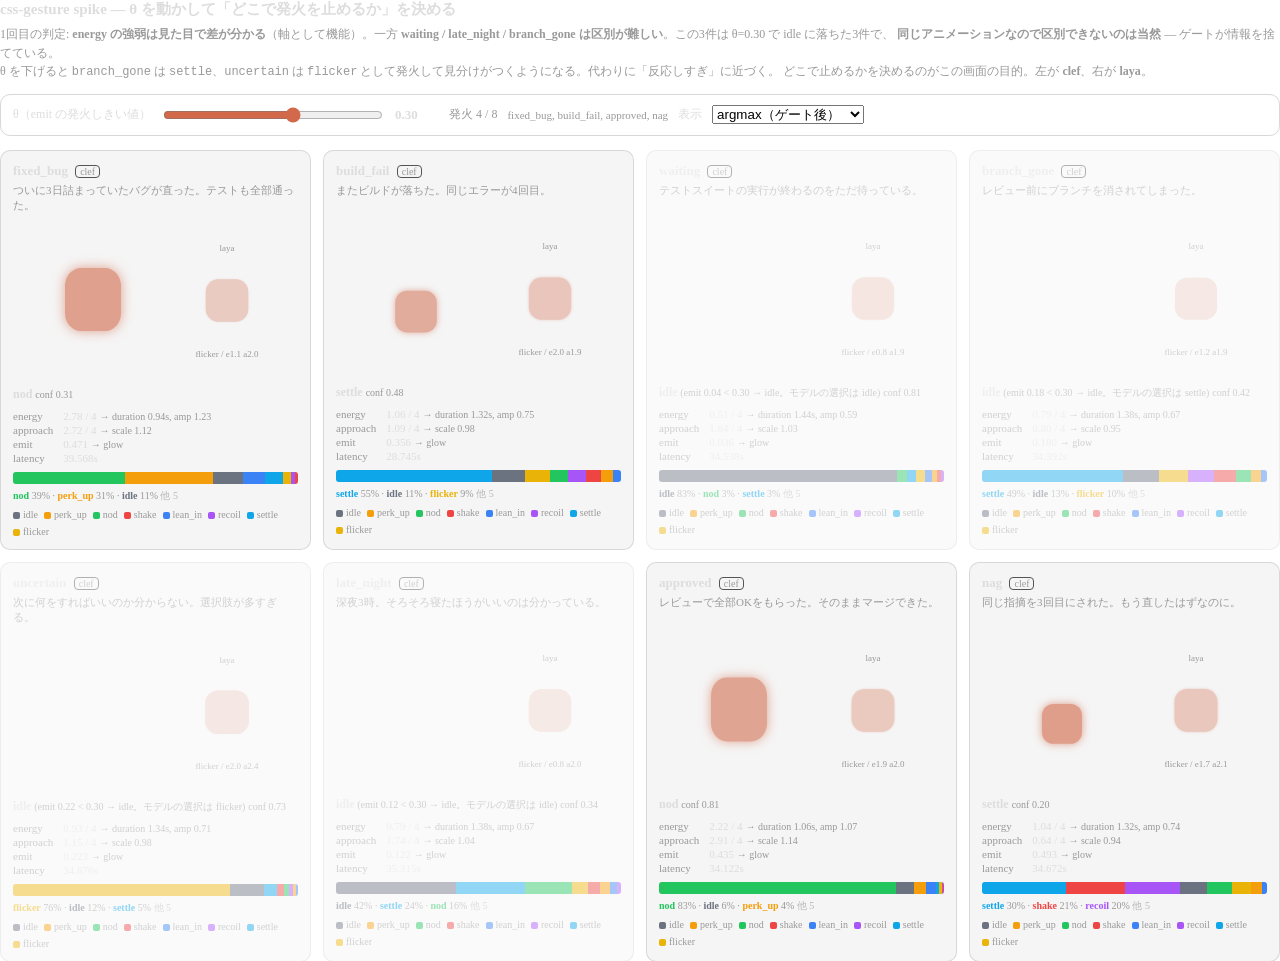
==== commit c1c3081b: "feat(experiments): css-gesture に混合モードを追加、人の判定2点を反映 nag の観察 (「感情の強さ(哀)と縮小する動きで大泣きしているよう」) が、 emit がゲー" ====
--- a/docs/experiments/css-gesture/index.html
+++ b/docs/experiments/css-gesture/index.html
@@ -24,8 +24,9 @@
   border-radius: 4px; padding: 0 4px; margin-left: 4px; }
 .state { font-size: 11px; color: var(--muted-foreground, #999); margin: 0 0 8px; min-height: 28px; }
 .row { display: flex; gap: 8px; align-items: center; }
-.stage { width: 118px; height: 118px; display: grid; place-items: center; flex: 0 0 auto; }
+.stage { width: 118px; height: 118px; display: grid; place-items: center; flex: 0 0 auto; position: relative; }
 .stage.sm { width: 92px; height: 92px; }
+.lyr { position: absolute; inset: 0; margin: auto; }
 .cmp { display: grid; justify-items: center; gap: 2px; }
 .cmp-label, .cmp-meta { font-size: 9px; color: var(--muted-foreground, #999); text-align: center; }
 .cmp .body { width: 40px; height: 40px; border-radius: 12px; }
@@ -184,13 +185,18 @@
   <span class="val" id="thv">0.30</span>
   <span class="count" id="cnt"></span>
   <span class="fires" id="fires"></span>
+  <label for="mode">表示</label>
+  <select id="mode">
+    <option value="argmax" selected>argmax（ゲート後）</option>
+    <option value="blend">混合（確率で重ねる）</option>
+  </select>
 </div>
 <div class="grid">
   <div class="card">
     <h3>fixed_bug <span class="tag">clef</span></h3>
     <p class="state">ついに3日詰まっていたバグが直った。テストも全部通った。</p>
     <div class="row">
-      <div class="stage"><div class="body g-nod" data-emit="0.471" data-raw="nod" style="--speed:0.938;--amp:1.229;--scale:1.125;--glow:0.471"></div></div>
+      <div class="stage" data-top="nod" data-emit="0.471"><div class="lyr body g-idle" data-p="0.105474" data-g="idle" style="--speed:0.938;--amp:1.229;--scale:1.125;--glow:0.471"></div><div class="lyr body g-perk_up" data-p="0.307681" data-g="perk_up" style="--speed:0.938;--amp:1.229;--scale:1.125;--glow:0.471"></div><div class="lyr body g-nod" data-p="0.392475" data-g="nod" style="--speed:0.938;--amp:1.229;--scale:1.125;--glow:0.471"></div><div class="lyr body g-shake" data-p="0.009214" data-g="shake" style="--speed:0.938;--amp:1.229;--scale:1.125;--glow:0.471"></div><div class="lyr body g-lean_in" data-p="0.080283" data-g="lean_in" style="--speed:0.938;--amp:1.229;--scale:1.125;--glow:0.471"></div><div class="lyr body g-recoil" data-p="0.016619" data-g="recoil" style="--speed:0.938;--amp:1.229;--scale:1.125;--glow:0.471"></div><div class="lyr body g-settle" data-p="0.061580" data-g="settle" style="--speed:0.938;--amp:1.229;--scale:1.125;--glow:0.471"></div><div class="lyr body g-flicker" data-p="0.026674" data-g="flicker" style="--speed:0.938;--amp:1.229;--scale:1.125;--glow:0.471"></div></div>
       <div class="cmp">
         <div class="cmp-label">laya</div>
         <div class="stage sm"><div class="body g-flicker" data-emit="0.054" data-raw="flicker" style="--speed:1.306;--amp:0.76;--scale:1.061;--glow:0.054"></div></div>
@@ -212,7 +218,7 @@
     <h3>build_fail <span class="tag">clef</span></h3>
     <p class="state">またビルドが落ちた。同じエラーが4回目。</p>
     <div class="row">
-      <div class="stage"><div class="body g-settle" data-emit="0.356" data-raw="settle" style="--speed:1.317;--amp:0.747;--scale:0.978;--glow:0.356"></div></div>
+      <div class="stage" data-top="settle" data-emit="0.356"><div class="lyr body g-idle" data-p="0.114776" data-g="idle" style="--speed:1.317;--amp:0.747;--scale:0.978;--glow:0.356"></div><div class="lyr body g-perk_up" data-p="0.042285" data-g="perk_up" style="--speed:1.317;--amp:0.747;--scale:0.978;--glow:0.356"></div><div class="lyr body g-nod" data-p="0.064384" data-g="nod" style="--speed:1.317;--amp:0.747;--scale:0.978;--glow:0.356"></div><div class="lyr body g-shake" data-p="0.052057" data-g="shake" style="--speed:1.317;--amp:0.747;--scale:0.978;--glow:0.356"></div><div class="lyr body g-lean_in" data-p="0.027881" data-g="lean_in" style="--speed:1.317;--amp:0.747;--scale:0.978;--glow:0.356"></div><div class="lyr body g-recoil" data-p="0.063901" data-g="recoil" style="--speed:1.317;--amp:0.747;--scale:0.978;--glow:0.356"></div><div class="lyr body g-settle" data-p="0.547818" data-g="settle" style="--speed:1.317;--amp:0.747;--scale:0.978;--glow:0.356"></div><div class="lyr body g-flicker" data-p="0.086898" data-g="flicker" style="--speed:1.317;--amp:0.747;--scale:0.978;--glow:0.356"></div></div>
       <div class="cmp">
         <div class="cmp-label">laya</div>
         <div class="stage sm"><div class="body g-flicker" data-emit="0.112" data-raw="flicker" style="--speed:1.105;--amp:1.016;--scale:1.053;--glow:0.112"></div></div>
@@ -234,7 +240,7 @@
     <h3>waiting <span class="tag">clef</span></h3>
     <p class="state">テストスイートの実行が終わるのをただ待っている。</p>
     <div class="row">
-      <div class="stage"><div class="body g-idle" data-emit="0.036" data-raw="idle" style="--speed:1.439;--amp:0.592;--scale:1.028;--glow:0.036"></div></div>
+      <div class="stage" data-top="idle" data-emit="0.036"><div class="lyr body g-idle" data-p="0.834665" data-g="idle" style="--speed:1.439;--amp:0.592;--scale:1.028;--glow:0.036"></div><div class="lyr body g-perk_up" data-p="0.018315" data-g="perk_up" style="--speed:1.439;--amp:0.592;--scale:1.028;--glow:0.036"></div><div class="lyr body g-nod" data-p="0.034230" data-g="nod" style="--speed:1.439;--amp:0.592;--scale:1.028;--glow:0.036"></div><div class="lyr body g-shake" data-p="0.012127" data-g="shake" style="--speed:1.439;--amp:0.592;--scale:1.028;--glow:0.036"></div><div class="lyr body g-lean_in" data-p="0.023273" data-g="lean_in" style="--speed:1.439;--amp:0.592;--scale:1.028;--glow:0.036"></div><div class="lyr body g-recoil" data-p="0.012068" data-g="recoil" style="--speed:1.439;--amp:0.592;--scale:1.028;--glow:0.036"></div><div class="lyr body g-settle" data-p="0.034166" data-g="settle" style="--speed:1.439;--amp:0.592;--scale:1.028;--glow:0.036"></div><div class="lyr body g-flicker" data-p="0.031156" data-g="flicker" style="--speed:1.439;--amp:0.592;--scale:1.028;--glow:0.036"></div></div>
       <div class="cmp">
         <div class="cmp-label">laya</div>
         <div class="stage sm"><div class="body g-flicker" data-emit="0.062" data-raw="flicker" style="--speed:1.373;--amp:0.675;--scale:1.05;--glow:0.062"></div></div>
@@ -256,7 +262,7 @@
     <h3>branch_gone <span class="tag">clef</span></h3>
     <p class="state">レビュー前にブランチを消されてしまった。</p>
     <div class="row">
-      <div class="stage"><div class="body g-settle" data-emit="0.18" data-raw="settle" style="--speed:1.377;--amp:0.67;--scale:0.952;--glow:0.18"></div></div>
+      <div class="stage" data-top="settle" data-emit="0.18"><div class="lyr body g-idle" data-p="0.127562" data-g="idle" style="--speed:1.377;--amp:0.67;--scale:0.952;--glow:0.18"></div><div class="lyr body g-perk_up" data-p="0.035438" data-g="perk_up" style="--speed:1.377;--amp:0.67;--scale:0.952;--glow:0.18"></div><div class="lyr body g-nod" data-p="0.052502" data-g="nod" style="--speed:1.377;--amp:0.67;--scale:0.952;--glow:0.18"></div><div class="lyr body g-shake" data-p="0.076996" data-g="shake" style="--speed:1.377;--amp:0.67;--scale:0.952;--glow:0.18"></div><div class="lyr body g-lean_in" data-p="0.020209" data-g="lean_in" style="--speed:1.377;--amp:0.67;--scale:0.952;--glow:0.18"></div><div class="lyr body g-recoil" data-p="0.092946" data-g="recoil" style="--speed:1.377;--amp:0.67;--scale:0.952;--glow:0.18"></div><div class="lyr body g-settle" data-p="0.493988" data-g="settle" style="--speed:1.377;--amp:0.67;--scale:0.952;--glow:0.18"></div><div class="lyr body g-flicker" data-p="0.100361" data-g="flicker" style="--speed:1.377;--amp:0.67;--scale:0.952;--glow:0.18"></div></div>
       <div class="cmp">
         <div class="cmp-label">laya</div>
         <div class="stage sm"><div class="body g-flicker" data-emit="0.028" data-raw="flicker" style="--speed:1.284;--amp:0.788;--scale:1.049;--glow:0.028"></div></div>
@@ -278,7 +284,7 @@
     <h3>uncertain <span class="tag">clef</span></h3>
     <p class="state">次に何をすればいいのか分からない。選択肢が多すぎる。</p>
     <div class="row">
-      <div class="stage"><div class="body g-flicker" data-emit="0.223" data-raw="flicker" style="--speed:1.345;--amp:0.71;--scale:0.984;--glow:0.223"></div></div>
+      <div class="stage" data-top="flicker" data-emit="0.223"><div class="lyr body g-idle" data-p="0.121233" data-g="idle" style="--speed:1.345;--amp:0.71;--scale:0.984;--glow:0.223"></div><div class="lyr body g-perk_up" data-p="0.009420" data-g="perk_up" style="--speed:1.345;--amp:0.71;--scale:0.984;--glow:0.223"></div><div class="lyr body g-nod" data-p="0.015638" data-g="nod" style="--speed:1.345;--amp:0.71;--scale:0.984;--glow:0.223"></div><div class="lyr body g-shake" data-p="0.025143" data-g="shake" style="--speed:1.345;--amp:0.71;--scale:0.984;--glow:0.223"></div><div class="lyr body g-lean_in" data-p="0.007537" data-g="lean_in" style="--speed:1.345;--amp:0.71;--scale:0.984;--glow:0.223"></div><div class="lyr body g-recoil" data-p="0.015252" data-g="recoil" style="--speed:1.345;--amp:0.71;--scale:0.984;--glow:0.223"></div><div class="lyr body g-settle" data-p="0.045901" data-g="settle" style="--speed:1.345;--amp:0.71;--scale:0.984;--glow:0.223"></div><div class="lyr body g-flicker" data-p="0.759876" data-g="flicker" style="--speed:1.345;--amp:0.71;--scale:0.984;--glow:0.223"></div></div>
       <div class="cmp">
         <div class="cmp-label">laya</div>
         <div class="stage sm"><div class="body g-flicker" data-emit="0.035" data-raw="flicker" style="--speed:1.112;--amp:1.008;--scale:1.093;--glow:0.035"></div></div>
@@ -300,7 +306,7 @@
     <h3>late_night <span class="tag">clef</span></h3>
     <p class="state">深夜3時。そろそろ寝たほうがいいのは分かっている。</p>
     <div class="row">
-      <div class="stage"><div class="body g-idle" data-emit="0.122" data-raw="idle" style="--speed:1.376;--amp:0.672;--scale:1.037;--glow:0.122"></div></div>
+      <div class="stage" data-top="idle" data-emit="0.122"><div class="lyr body g-idle" data-p="0.420881" data-g="idle" style="--speed:1.376;--amp:0.672;--scale:1.037;--glow:0.122"></div><div class="lyr body g-perk_up" data-p="0.033245" data-g="perk_up" style="--speed:1.376;--amp:0.672;--scale:1.037;--glow:0.122"></div><div class="lyr body g-nod" data-p="0.164545" data-g="nod" style="--speed:1.376;--amp:0.672;--scale:1.037;--glow:0.122"></div><div class="lyr body g-shake" data-p="0.042988" data-g="shake" style="--speed:1.376;--amp:0.672;--scale:1.037;--glow:0.122"></div><div class="lyr body g-lean_in" data-p="0.025684" data-g="lean_in" style="--speed:1.376;--amp:0.672;--scale:1.037;--glow:0.122"></div><div class="lyr body g-recoil" data-p="0.013754" data-g="recoil" style="--speed:1.376;--amp:0.672;--scale:1.037;--glow:0.122"></div><div class="lyr body g-settle" data-p="0.243487" data-g="settle" style="--speed:1.376;--amp:0.672;--scale:1.037;--glow:0.122"></div><div class="lyr body g-flicker" data-p="0.055417" data-g="flicker" style="--speed:1.376;--amp:0.672;--scale:1.037;--glow:0.122"></div></div>
       <div class="cmp">
         <div class="cmp-label">laya</div>
         <div class="stage sm"><div class="body g-flicker" data-emit="0.002" data-raw="flicker" style="--speed:1.366;--amp:0.685;--scale:1.06;--glow:0.002"></div></div>
@@ -322,7 +328,7 @@
     <h3>approved <span class="tag">clef</span></h3>
     <p class="state">レビューで全部OKをもらった。そのままマージできた。</p>
     <div class="row">
-      <div class="stage"><div class="body g-nod" data-emit="0.435" data-raw="nod" style="--speed:1.061;--amp:1.073;--scale:1.142;--glow:0.435"></div></div>
+      <div class="stage" data-top="nod" data-emit="0.435"><div class="lyr body g-idle" data-p="0.063798" data-g="idle" style="--speed:1.061;--amp:1.073;--scale:1.142;--glow:0.435"></div><div class="lyr body g-perk_up" data-p="0.040940" data-g="perk_up" style="--speed:1.061;--amp:1.073;--scale:1.142;--glow:0.435"></div><div class="lyr body g-nod" data-p="0.831380" data-g="nod" style="--speed:1.061;--amp:1.073;--scale:1.142;--glow:0.435"></div><div class="lyr body g-shake" data-p="0.003991" data-g="shake" style="--speed:1.061;--amp:1.073;--scale:1.142;--glow:0.435"></div><div class="lyr body g-lean_in" data-p="0.036666" data-g="lean_in" style="--speed:1.061;--amp:1.073;--scale:1.142;--glow:0.435"></div><div class="lyr body g-recoil" data-p="0.004368" data-g="recoil" style="--speed:1.061;--amp:1.073;--scale:1.142;--glow:0.435"></div><div class="lyr body g-settle" data-p="0.009847" data-g="settle" style="--speed:1.061;--amp:1.073;--scale:1.142;--glow:0.435"></div><div class="lyr body g-flicker" data-p="0.009009" data-g="flicker" style="--speed:1.061;--amp:1.073;--scale:1.142;--glow:0.435"></div></div>
       <div class="cmp">
         <div class="cmp-label">laya</div>
         <div class="stage sm"><div class="body g-flicker" data-emit="0.081" data-raw="flicker" style="--speed:1.134;--amp:0.979;--scale:1.064;--glow:0.081"></div></div>
@@ -344,7 +350,7 @@
     <h3>nag <span class="tag">clef</span></h3>
     <p class="state">同じ指摘を3回目にされた。もう直したはずなのに。</p>
     <div class="row">
-      <div class="stage"><div class="body g-settle" data-emit="0.493" data-raw="settle" style="--speed:1.322;--amp:0.74;--scale:0.938;--glow:0.493"></div></div>
+      <div class="stage" data-top="settle" data-emit="0.493"><div class="lyr body g-idle" data-p="0.092113" data-g="idle" style="--speed:1.322;--amp:0.74;--scale:0.938;--glow:0.493"></div><div class="lyr body g-perk_up" data-p="0.038942" data-g="perk_up" style="--speed:1.322;--amp:0.74;--scale:0.938;--glow:0.493"></div><div class="lyr body g-nod" data-p="0.089996" data-g="nod" style="--speed:1.322;--amp:0.74;--scale:0.938;--glow:0.493"></div><div class="lyr body g-shake" data-p="0.205260" data-g="shake" style="--speed:1.322;--amp:0.74;--scale:0.938;--glow:0.493"></div><div class="lyr body g-lean_in" data-p="0.015826" data-g="lean_in" style="--speed:1.322;--amp:0.74;--scale:0.938;--glow:0.493"></div><div class="lyr body g-recoil" data-p="0.195111" data-g="recoil" style="--speed:1.322;--amp:0.74;--scale:0.938;--glow:0.493"></div><div class="lyr body g-settle" data-p="0.295789" data-g="settle" style="--speed:1.322;--amp:0.74;--scale:0.938;--glow:0.493"></div><div class="lyr body g-flicker" data-p="0.066963" data-g="flicker" style="--speed:1.322;--amp:0.74;--scale:0.938;--glow:0.493"></div></div>
       <div class="cmp">
         <div class="cmp-label">laya</div>
         <div class="stage sm"><div class="body g-flicker" data-emit="0.101" data-raw="flicker" style="--speed:1.175;--amp:0.928;--scale:1.071;--glow:0.101"></div></div>
@@ -363,29 +369,43 @@
     <div class="legend"><span><i class="swatch s-idle"></i>idle</span> <span><i class="swatch s-perk_up"></i>perk_up</span> <span><i class="swatch s-nod"></i>nod</span> <span><i class="swatch s-shake"></i>shake</span> <span><i class="swatch s-lean_in"></i>lean_in</span> <span><i class="swatch s-recoil"></i>recoil</span> <span><i class="swatch s-settle"></i>settle</span> <span><i class="swatch s-flicker"></i>flicker</span></div>
   </div></div>
 <script>
-function apply(theta) {
+function apply(theta, mode) {
   document.getElementById('thv').textContent = theta.toFixed(2);
   const fired = [];
-  document.querySelectorAll('.card').forEach(card => {
-    const body = card.querySelector('.stage .body');
-    if (!body) return;
-    const emit = parseFloat(body.dataset.emit);
-    const raw = body.dataset.raw;
+  document.querySelectorAll('.stage[data-top]').forEach(stage => {
+    const emit = parseFloat(stage.dataset.emit);
+    const top = stage.dataset.top;
     const on = emit >= theta;
-    body.className = 'body g-' + (on ? raw : 'idle');
-    card.classList.toggle('silent', !on);
+    const layers = Array.from(stage.querySelectorAll('.lyr'));
+    const pmax = Math.max.apply(null, layers.map(l => parseFloat(l.dataset.p) || 0).concat([1e-9]));
+    layers.forEach(l => {
+      const p = parseFloat(l.dataset.p) || 0;
+      if (mode === 'blend') {
+        l.style.display = '';
+        l.style.opacity = (p / pmax * 0.55).toFixed(3);
+      } else {
+        const show = on && l.dataset.g === top;
+        l.style.display = show ? '' : 'none';
+      }
+    });
+    const card = stage.closest('.card');
+    card.classList.toggle('silent', mode === 'argmax' && !on);
     const name = card.querySelector('.gname');
     const note = card.querySelector('.gnote');
-    const key = card.querySelector('h3').textContent.trim().split(/\s+/)[0];
-    if (name) name.textContent = on ? raw : 'idle';
-    if (note) note.innerHTML = on ? '' :
-      ' <span>(emit ' + emit.toFixed(2) + ' &lt; ' + theta.toFixed(2) + ' → idle。モデルの選択は ' + raw + ')</span>';
-    if (on) fired.push(key);
+    if (name) name.textContent = (mode === 'blend') ? '混合' : (on ? top : 'idle');
+    if (note) note.innerHTML = (mode === 'blend')
+      ? ' <span>(確率に比例して8ジェスチャーを重ねている)</span>'
+      : (on ? '' : ' <span>(emit ' + emit.toFixed(2) + ' &lt; ' + theta.toFixed(2)
+         + ' → idle。モデルの選択は ' + top + ')</span>');
+    if (on) fired.push(card.querySelector('h3').textContent.trim().split(/\s+/)[0]);
   });
   document.getElementById('cnt').textContent = '発火 ' + fired.length + ' / 8';
   document.getElementById('fires').textContent = fired.join(', ');
 }
-document.getElementById('th').addEventListener('input', e => apply(parseFloat(e.target.value)));
-apply(0.3);
+const th = document.getElementById('th'), md = document.getElementById('mode');
+const upd = () => apply(parseFloat(th.value), md.value);
+th.addEventListener('input', upd);
+md.addEventListener('change', upd);
+upd();
 </script>
 </body></html>
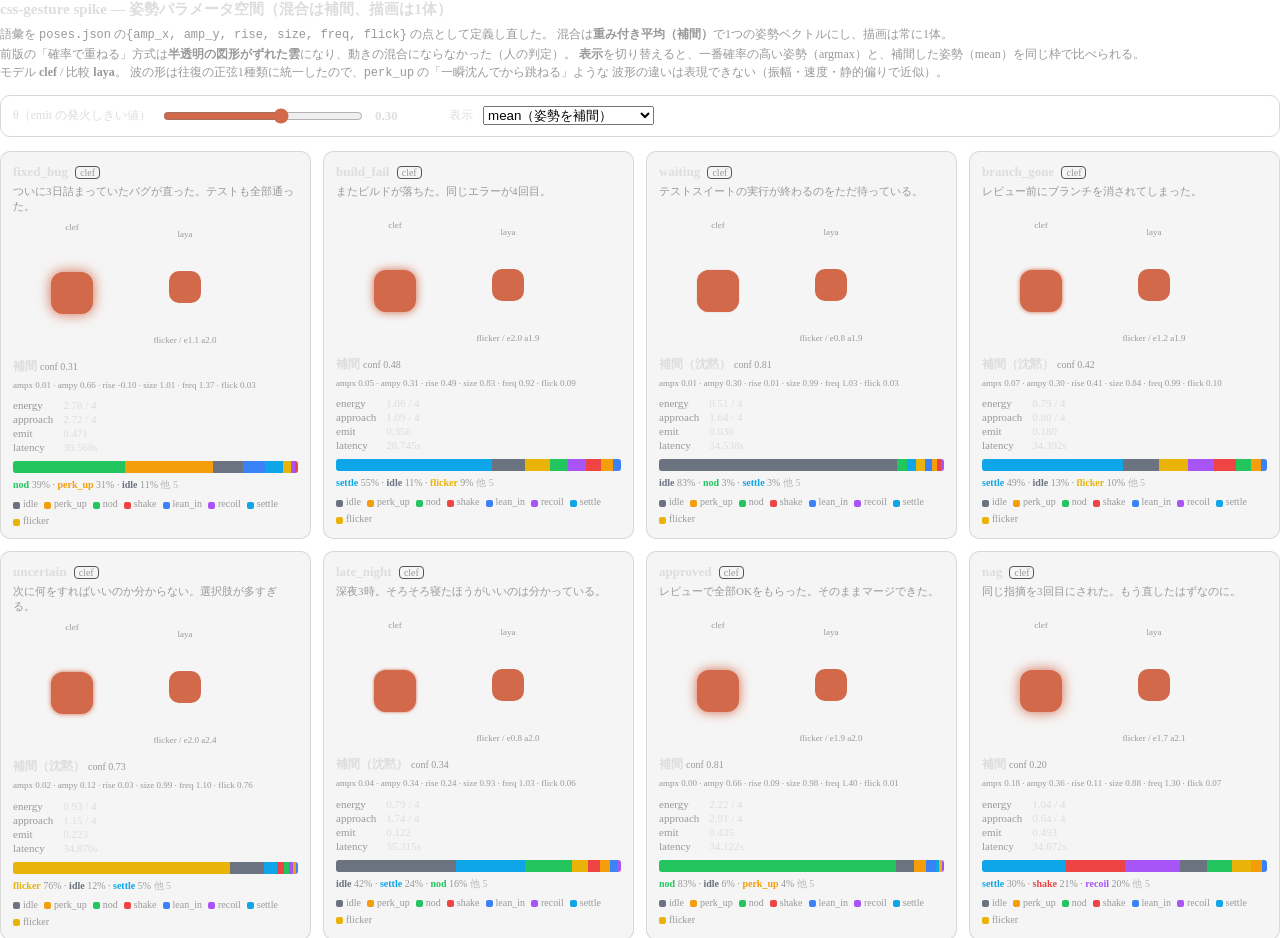
==== commit 28f9b272: "feat(experiments): css-gesture を姿勢パラメータ空間に切り替え（重ね合わせ→補間） 人の判定「混合はそれぞれの表現が分かりにくく、雲と言える」を受けて、 語彙の持ち方その" ====
--- a/docs/experiments/css-gesture/index.html
+++ b/docs/experiments/css-gesture/index.html
@@ -1,7 +1,87 @@
 <!doctype html>
 <html lang="ja"><head><meta charset="utf-8">
-<title>css-gesture spike</title>
+<title>css-gesture spike (pose space)</title>
 <style>
+/* css-gesture spike — 姿勢パラメータ空間の描画（手書き・決定論的）
+ *
+ * 8個の keyframe アニメーションを並べる方式は、確率で重ねると「半透明の図形がずれた雲」になり、
+ * 動きの混合にならなかった（docs/experiments/css-gesture.md「混合を重ね合わせで描くと雲になる」）。
+ *
+ * そこで語彙を poses.json の「姿勢パラメータ空間の点」として定義し直し、
+ * 混合は**重み付き平均（補間）**で1つの姿勢ベクトルにした。描画は常に1体。
+ *
+ * 受け取る変数（build_viewer.py が計算して inline style で入れる）:
+ *   --p-ampx : 横振幅（px）
+ *   --p-ampy : 縦振幅（px）
+ *   --p-rise : 上下の静的偏り（px。正 = 沈む）
+ *   --p-size : 体の大きさ
+ *   --p-freq : 動きの速さ（大きいほど速い。周期の逆数の相対値）
+ *   --p-flick: 明滅の強さ（0-1）
+ *   --p-base : 不透明度の基準（発火の強さ）
+ *   --p-glow : 発光の強さ（発火の強さ）
+ *
+ * 軸（縦/横）が連続量なので、nod と shake の混合は「斜めの振れ」として素直に出る。
+ */
+
+.stage {
+  position: relative;
+  width: 160px;
+  height: 160px;
+  display: grid;
+  place-items: center;
+}
+
+/* 体。姿勢ベクトル1つで駆動される。 */
+.body {
+  width: 56px;
+  height: 56px;
+  border-radius: 16px;
+  background: var(--accent, #d2694a);
+  transform-origin: 50% 70%;
+  box-shadow: 0 0 calc(26px * var(--p-glow, 0)) var(--accent, #d2694a);
+
+  /* 変形（姿勢）と明滅は独立したプロパティなので、別アニメーションで同時に走らせられる。 */
+  animation-name: k-pose, k-flick;
+  animation-duration: calc(2.2s / var(--p-freq, 1)), calc(0.9s / var(--p-freq, 1));
+  animation-timing-function: ease-in-out, steps(1, end);
+  animation-iteration-count: infinite, infinite;
+}
+
+/* 姿勢。振幅と静的偏りを変数から受ける。波の形は往復の正弦1種類。 */
+@keyframes k-pose {
+  0%, 100% {
+    transform: translate(
+        calc(var(--p-ampx, 0) * -1px),
+        calc((var(--p-rise, 0) - var(--p-ampy, 0)) * 1px)
+      ) scale(var(--p-size, 1));
+  }
+  50% {
+    transform: translate(
+        calc(var(--p-ampx, 0) * 1px),
+        calc((var(--p-rise, 0) + var(--p-ampy, 0)) * 1px)
+      ) scale(var(--p-size, 1));
+  }
+}
+
+/* 明滅。--p-flick が 0 なら全キーフレームで同じ不透明度になり、静止する。 */
+@keyframes k-flick {
+  0%, 100% { opacity: calc(var(--p-base, 1) * (1 - 0.10 * var(--p-flick, 0))); }
+  17%      { opacity: calc(var(--p-base, 1) * (1 - 0.85 * var(--p-flick, 0))); }
+  23%      { opacity: calc(var(--p-base, 1) * (1 - 0.00 * var(--p-flick, 0))); }
+  41%      { opacity: calc(var(--p-base, 1) * (1 - 0.72 * var(--p-flick, 0))); }
+  67%      { opacity: calc(var(--p-base, 1) * (1 - 0.04 * var(--p-flick, 0))); }
+  83%      { opacity: calc(var(--p-base, 1) * (1 - 0.66 * var(--p-flick, 0))); }
+}
+
+/* 比較用の小さい枠（Laya など別モデルの結果を並べるとき） */
+.stage.sm { width: 110px; height: 110px; }
+.stage.sm .body { width: 40px; height: 40px; border-radius: 12px; }
+
+@media (prefers-reduced-motion: reduce) {
+  .body { animation: none; }
+}
+
+/* --- ビューアのレイアウト。gestures.css より後に置いて上書きする --- */
 :root { color-scheme: light dark; }
 * { box-sizing: border-box; }
 body { margin: 0; color: var(--foreground, #ddd); font-family: inherit; }
@@ -10,33 +90,29 @@
 .controls { display: flex; align-items: center; gap: 10px; flex-wrap: wrap; margin: 0 0 14px;
   padding: 10px 12px; border: 1px solid var(--border, rgba(127,127,127,.3)); border-radius: 10px; }
 .controls label { font-size: 12px; white-space: nowrap; }
-.controls input[type=range] { width: 220px; accent-color: var(--accent, #d2694a); }
+.controls input[type=range] { width: 200px; accent-color: var(--accent, #d2694a); }
 .controls .val { font-variant-numeric: tabular-nums; font-size: 13px; font-weight: 600; min-width: 44px; }
-.controls .count { font-size: 12px; color: var(--muted-foreground, #999); }
-.controls .fires { font-size: 11px; color: var(--muted-foreground, #999); }
+.controls .count, .controls .fires { font-size: 11px; color: var(--muted-foreground, #999); }
 .grid { display: grid; grid-template-columns: repeat(auto-fill, minmax(272px, 1fr)); gap: 12px; }
 .card { background: var(--card, rgba(127,127,127,.08)); border: 1px solid var(--border, rgba(127,127,127,.25));
   border-radius: 10px; padding: 12px; transition: opacity .15s; }
 .card.err { border-color: #a33; }
-.card.silent { opacity: .45; }
+.card.silent { opacity: .5; }
 h3 { font-size: 13px; margin: 0 0 4px; font-weight: 600; }
 .tag { font-size: 10px; font-weight: 400; color: var(--muted-foreground, #999); border: 1px solid var(--border, #555);
   border-radius: 4px; padding: 0 4px; margin-left: 4px; }
 .state { font-size: 11px; color: var(--muted-foreground, #999); margin: 0 0 8px; min-height: 28px; }
 .row { display: flex; gap: 8px; align-items: center; }
-.stage { width: 118px; height: 118px; display: grid; place-items: center; flex: 0 0 auto; position: relative; }
-.stage.sm { width: 92px; height: 92px; }
-.lyr { position: absolute; inset: 0; margin: auto; }
 .cmp { display: grid; justify-items: center; gap: 2px; }
 .cmp-label, .cmp-meta { font-size: 9px; color: var(--muted-foreground, #999); text-align: center; }
-.cmp .body { width: 40px; height: 40px; border-radius: 12px; }
-.meta { font-size: 12px; margin: 6px 0 8px; }
+.meta { font-size: 12px; margin: 6px 0 4px; }
 .gnote { color: var(--muted-foreground, #999); font-size: 10px; }
 .conf { color: var(--muted-foreground, #999); font-size: 10px; }
+.pose { font-size: 9px; color: var(--muted-foreground, #999); font-variant-numeric: tabular-nums;
+  margin: 0 0 8px; line-height: 1.4; }
 dl { display: grid; grid-template-columns: auto 1fr; gap: 2px 10px; font-size: 11px; margin: 0 0 8px; }
 dt { color: var(--muted-foreground, #999); }
 dd { margin: 0; font-variant-numeric: tabular-nums; }
-.fx { color: var(--muted-foreground, #999); font-size: 10px; }
 .bar { display: flex; height: 12px; border-radius: 3px; overflow: hidden; background: rgba(127,127,127,.18); }
 .seg { display: block; height: 100%; }
 .dist { font-size: 10px; color: var(--muted-foreground, #999); margin-top: 5px; }
@@ -50,134 +126,21 @@
 .s-shake { background: #ef4444; } .s-lean_in { background: #3b82f6; } .s-recoil { background: #a855f7; }
 .s-settle { background: #0ea5e9; } .s-flicker { background: #eab308; }
 .legend { display: flex; flex-wrap: wrap; gap: 6px; font-size: 10px; color: var(--muted-foreground, #999); margin-top: 6px; }
-/* css-gesture spike — ジェスチャー語彙（手書き・決定論的）
- *
- * 8個の離散ジェスチャーを CSS クラスとして定義する。決定モデルには**これを生成させない**
- * （決定モデルは choice/score/noul の確率しか返せないため）。モデルが担うのは
- * 「どれを・どれくらいの強さで」の選択だけ。
- *
- * 連続パラメータは CSS カスタムプロパティで受ける:
- *   --speed : 動きの速さ（小さいほど速い。animation-duration の倍率）
- *   --amp   : 振幅（0〜1.5 程度）
- *   --scale : 体の大きさ
- *   --glow  : 発火の強さ（発火していないときは 0）
- *
- * すべてのジェスチャーは「基準の姿勢」に対する差分として書く。共通の呼吸は .body が持ち、
- * ジェスチャーは transform を上書きする。こうすると混合（複数レイヤの重ね）が成立する。
- */
-
-.stage {
-  position: relative;
-  width: 160px;
-  height: 160px;
-  display: grid;
-  place-items: center;
-}
-
-/* 体。全ジェスチャーが共有する土台。 */
-.body {
-  width: 56px;
-  height: 56px;
-  border-radius: 16px;
-  background: var(--accent, #d2694a);
-  opacity: calc(0.25 + 0.75 * var(--glow, 0));
-  box-shadow: 0 0 calc(24px * var(--glow, 0)) var(--accent, #d2694a);
-  animation-duration: calc(2.4s * var(--speed, 1));
-  animation-timing-function: ease-in-out;
-  animation-iteration-count: infinite;
-  animation-fill-mode: both;
-  transform-origin: 50% 70%;
-}
-
-/* 表情の差分。8個。それぞれ明確に違う動きにして、人が読み分けられるかを試す。 */
-
-/* 1. idle — ゆっくり漂う。基準。 */
-.g-idle      { animation-name: k-idle; }
-@keyframes k-idle {
-  0%, 100% { transform: translateY(calc(-4px * var(--amp, 1))) scale(var(--scale, 1)); }
-  50%      { transform: translateY(calc( 4px * var(--amp, 1))) scale(var(--scale, 1)); }
-}
-
-/* 2. perk_up — 一瞬沈んでから跳ね上がる。注意が向いた。 */
-.g-perk_up   { animation-name: k-perk; animation-timing-function: cubic-bezier(.2,1.6,.4,1); }
-@keyframes k-perk {
-  0%, 40%, 100% { transform: translateY(0) scale(var(--scale, 1)); }
-  12%           { transform: translateY(calc( 3px * var(--amp, 1))) scale(var(--scale, 1)); }
-  62%           { transform: translateY(calc(-14px * var(--amp, 1))) scale(calc(var(--scale, 1) * 1.08)); }
-}
-
-/* 3. nod — 縦に2回。了解・同意。 */
-.g-nod       { animation-name: k-nod; }
-@keyframes k-nod {
-  0%, 100%   { transform: translateY(0) scaleY(var(--scale, 1)); }
-  18%, 58%   { transform: translateY(calc( 9px * var(--amp, 1))) scaleY(calc(var(--scale, 1) * 0.88)); }
-  38%, 78%   { transform: translateY(calc(-4px * var(--amp, 1))) scaleY(var(--scale, 1)); }
-}
-
-/* 4. shake — 横に3回。拒否・違う。 */
-.g-shake     { animation-name: k-shake; animation-timing-function: ease-out; }
-@keyframes k-shake {
-  0%, 100% { transform: translateX(0) scale(var(--scale, 1)); }
-  12%      { transform: translateX(calc(-13px * var(--amp, 1))) scale(var(--scale, 1)); }
-  32%      { transform: translateX(calc( 13px * var(--amp, 1))) scale(var(--scale, 1)); }
-  52%      { transform: translateX(calc( -9px * var(--amp, 1))) scale(var(--scale, 1)); }
-  72%      { transform: translateX(calc(  9px * var(--amp, 1))) scale(var(--scale, 1)); }
-}
-
-/* 5. lean_in — 前のめり。近づいて大きくなる。興味。 */
-.g-lean_in   { animation-name: k-lean; }
-@keyframes k-lean {
-  0%, 100% { transform: translateY(0) scale(var(--scale, 1)); }
-  50%      { transform: translateY(calc(12px * var(--amp, 1))) scale(calc(var(--scale, 1) * 1.22)); }
-}
-
-/* 6. recoil — のけぞる。驚き・嫌悪。lean_in の逆向き。 */
-.g-recoil    { animation-name: k-recoil; animation-timing-function: cubic-bezier(.3,0,.2,1); }
-@keyframes k-recoil {
-  0%, 100% { transform: translateY(0) scale(var(--scale, 1)); }
-  25%      { transform: translateY(calc(-16px * var(--amp, 1))) scale(calc(var(--scale, 1) * 0.84)); }
-}
-
-/* 7. settle — 沈んで小さくなる。がっかり・疲れ。戻ってこない。 */
-.g-settle    { animation-name: k-settle; animation-timing-function: cubic-bezier(.4,0,.7,.3); }
-@keyframes k-settle {
-  0%   { transform: translateY(0) scale(var(--scale, 1)); }
-  60%  { transform: translateY(calc(16px * var(--amp, 1))) scale(calc(var(--scale, 1) * 0.72)); }
-  100% { transform: translateY(calc(13px * var(--amp, 1))) scale(calc(var(--scale, 1) * 0.76)); }
-}
-
-/* 8. flicker — 不規則に明滅。迷い・不確か。動きではなく不透明度で出す。 */
-.g-flicker   { animation-name: k-flicker; animation-timing-function: steps(1, end); }
-@keyframes k-flicker {
-  0%, 100% { opacity: calc(0.25 + 0.75 * var(--glow, 0)); transform: scale(var(--scale, 1)); }
-  17%      { opacity: calc(0.10 + 0.35 * var(--glow, 0)); }
-  23%      { opacity: calc(0.25 + 0.85 * var(--glow, 0)); }
-  41%      { opacity: calc(0.15 + 0.30 * var(--glow, 0)); }
-  67%      { opacity: calc(0.30 + 0.90 * var(--glow, 0)); }
-  83%      { opacity: calc(0.12 + 0.40 * var(--glow, 0)); }
-}
-
-/* --- 混合レイヤ ---
- * 一次ジェスチャー（argmax）を主役に、確率分布の残りを薄いレイヤとして重ねる。
- * 「読める離散」と「滑らかな連続」を同時に持つための2層構成。
- */
-.blend { position: absolute; inset: 0; display: grid; place-items: center; }
-.blend .body { position: absolute; }
-
-@media (prefers-reduced-motion: reduce) {
-  .body { animation: none; }
-}
-
+.stage { width: 118px; height: 118px; }
+.stage .body { width: 42px; height: 42px; border-radius: 12px; }
+.stage.sm { width: 92px; height: 92px; }
+.stage.sm .body { width: 32px; height: 32px; border-radius: 10px; }
 </style></head>
 <body>
-<h1>css-gesture spike — θ を動かして「どこで発火を止めるか」を決める</h1>
+<h1>css-gesture spike — 姿勢パラメータ空間（混合は補間、描画は1体）</h1>
 <p class="sub">
-1回目の判定: <b>energy の強弱は見た目で差が分かる</b>（軸として機能）。一方
-<b>waiting / late_night / branch_gone は区別が難しい</b>。この3件は θ=0.30 で idle に落ちた3件で、
-<b>同じアニメーションなので区別できないのは当然</b> — ゲートが情報を捨てている。<br>
-θ を下げると <code>branch_gone</code> は <code>settle</code>、<code>uncertain</code> は
-<code>flicker</code> として発火して見分けがつくようになる。代わりに「反応しすぎ」に近づく。
-どこで止めるかを決めるのがこの画面の目的。左が <b>clef</b>、右が <b>laya</b>。
+語彙を <code>poses.json</code> の<code>&lbrace;amp_x, amp_y, rise, size, freq, flick&rbrace;</code> の点として定義し直した。
+混合は<strong>重み付き平均（補間）</strong>で1つの姿勢ベクトルにし、描画は常に1体。<br>
+前版の「確率で重ねる」方式は<strong>半透明の図形がずれた雲</strong>になり、動きの混合にならなかった（人の判定）。
+<strong>表示</strong>を切り替えると、一番確率の高い姿勢（argmax）と、補間した姿勢（mean）を同じ枠で比べられる。<br>
+モデル <b>clef</b> / 比較 <b>laya</b>。
+波の形は往復の正弦1種類に統一したので、<code>perk_up</code> の「一瞬沈んでから跳ねる」ような
+波形の違いは表現できない（振幅・速度・静的偏りで近似）。
 </p>
 <div class="controls">
   <label for="th">θ（emit の発火しきい値）</label>
@@ -187,181 +150,269 @@
   <span class="fires" id="fires"></span>
   <label for="mode">表示</label>
   <select id="mode">
-    <option value="argmax" selected>argmax（ゲート後）</option>
-    <option value="blend">混合（確率で重ねる）</option>
+    <option value="mean" selected>mean（姿勢を補間）</option>
+    <option value="argmax">argmax（一番高い姿勢）</option>
   </select>
 </div>
 <div class="grid">
-  <div class="card">
+  <div class="card" data-key="fixed_bug">
     <h3>fixed_bug <span class="tag">clef</span></h3>
     <p class="state">ついに3日詰まっていたバグが直った。テストも全部通った。</p>
     <div class="row">
-      <div class="stage" data-top="nod" data-emit="0.471"><div class="lyr body g-idle" data-p="0.105474" data-g="idle" style="--speed:0.938;--amp:1.229;--scale:1.125;--glow:0.471"></div><div class="lyr body g-perk_up" data-p="0.307681" data-g="perk_up" style="--speed:0.938;--amp:1.229;--scale:1.125;--glow:0.471"></div><div class="lyr body g-nod" data-p="0.392475" data-g="nod" style="--speed:0.938;--amp:1.229;--scale:1.125;--glow:0.471"></div><div class="lyr body g-shake" data-p="0.009214" data-g="shake" style="--speed:0.938;--amp:1.229;--scale:1.125;--glow:0.471"></div><div class="lyr body g-lean_in" data-p="0.080283" data-g="lean_in" style="--speed:0.938;--amp:1.229;--scale:1.125;--glow:0.471"></div><div class="lyr body g-recoil" data-p="0.016619" data-g="recoil" style="--speed:0.938;--amp:1.229;--scale:1.125;--glow:0.471"></div><div class="lyr body g-settle" data-p="0.061580" data-g="settle" style="--speed:0.938;--amp:1.229;--scale:1.125;--glow:0.471"></div><div class="lyr body g-flicker" data-p="0.026674" data-g="flicker" style="--speed:0.938;--amp:1.229;--scale:1.125;--glow:0.471"></div></div>
-      <div class="cmp">
-        <div class="cmp-label">laya</div>
-        <div class="stage sm"><div class="body g-flicker" data-emit="0.054" data-raw="flicker" style="--speed:1.306;--amp:0.76;--scale:1.061;--glow:0.054"></div></div>
-        <div class="cmp-meta"><span class="cn">flicker</span> / e1.1 a2.0</div>
+      <div class="cmp">
+        <div class="cmp-label">clef</div>
+        <div class="stage"><div class="body" data-role="main"
+        data-pose-top="{&quot;amp_x&quot;: 0.0, &quot;amp_y&quot;: 0.7, &quot;rise&quot;: 0.15, &quot;size&quot;: 0.96, &quot;freq&quot;: 1.45, &quot;flick&quot;: 0.0}"
+        data-pose-mean="{&quot;amp_x&quot;: 0.0083, &quot;amp_y&quot;: 0.6587, &quot;rise&quot;: -0.0976, &quot;size&quot;: 1.0129, &quot;freq&quot;: 1.3728, &quot;flick&quot;: 0.0267}"
+        data-energy="2.781948281233433" data-approach="2.7248762040554406" data-emit="0.47065061788877743"
+        data-top="nod"></div></div>
+      </div>
+      <div class="cmp">
+        <div class="cmp-label">laya</div>
+        <div class="stage sm"><div class="body" data-role="cmp"
+          data-pose="{&quot;amp_x&quot;: 0.1151, &quot;amp_y&quot;: 0.2086, &quot;rise&quot;: 0.0006, &quot;size&quot;: 0.9734, &quot;freq&quot;: 1.2081, &quot;flick&quot;: 0.5328}"
+          data-energy="1.1085895315065621" data-approach="2.010867446223232"
+          data-emit="0.05416380573906749"></div></div>
+        <div class="cmp-meta">flicker / e1.1 a2.0</div>
       </div>
     </div>
     <div class="meta"><b class="gname">?</b><span class="gnote"></span> <span class="conf">conf 0.31</span></div>
-    <dl>
-      <dt>energy</dt><dd>2.78 / 4 <span class="fx">→ duration 0.94s, amp 1.23</span></dd>
-      <dt>approach</dt><dd>2.72 / 4 <span class="fx">→ scale 1.12</span></dd>
-      <dt>emit</dt><dd>0.471 <span class="fx">→ glow</span></dd>
+    <div class="pose"></div>
+    <dl>
+      <dt>energy</dt><dd>2.78 / 4</dd>
+      <dt>approach</dt><dd>2.72 / 4</dd>
+      <dt>emit</dt><dd>0.471</dd>
       <dt>latency</dt><dd>39.568s</dd>
     </dl>
     <div class="bar"><span class="seg s-nod" style="width:39.25%" title="nod 0.392 (39.2%)"></span><span class="seg s-perk_up" style="width:30.77%" title="perk_up 0.308 (30.8%)"></span><span class="seg s-idle" style="width:10.55%" title="idle 0.105 (10.5%)"></span><span class="seg s-lean_in" style="width:8.03%" title="lean_in 0.080 (8.0%)"></span><span class="seg s-settle" style="width:6.16%" title="settle 0.062 (6.2%)"></span><span class="seg s-flicker" style="width:2.67%" title="flicker 0.027 (2.7%)"></span><span class="seg s-recoil" style="width:1.66%" title="recoil 0.017 (1.7%)"></span><span class="seg s-shake" style="width:0.92%" title="shake 0.009 (0.9%)"></span></div>
     <div class="dist"><b class="d-nod">nod</b> 39% · <b class="d-perk_up">perk_up</b> 31% · <b class="d-idle">idle</b> 11% <span class="rest">他 5</span></div>
     <div class="legend"><span><i class="swatch s-idle"></i>idle</span> <span><i class="swatch s-perk_up"></i>perk_up</span> <span><i class="swatch s-nod"></i>nod</span> <span><i class="swatch s-shake"></i>shake</span> <span><i class="swatch s-lean_in"></i>lean_in</span> <span><i class="swatch s-recoil"></i>recoil</span> <span><i class="swatch s-settle"></i>settle</span> <span><i class="swatch s-flicker"></i>flicker</span></div>
   </div>
-  <div class="card">
+  <div class="card" data-key="build_fail">
     <h3>build_fail <span class="tag">clef</span></h3>
     <p class="state">またビルドが落ちた。同じエラーが4回目。</p>
     <div class="row">
-      <div class="stage" data-top="settle" data-emit="0.356"><div class="lyr body g-idle" data-p="0.114776" data-g="idle" style="--speed:1.317;--amp:0.747;--scale:0.978;--glow:0.356"></div><div class="lyr body g-perk_up" data-p="0.042285" data-g="perk_up" style="--speed:1.317;--amp:0.747;--scale:0.978;--glow:0.356"></div><div class="lyr body g-nod" data-p="0.064384" data-g="nod" style="--speed:1.317;--amp:0.747;--scale:0.978;--glow:0.356"></div><div class="lyr body g-shake" data-p="0.052057" data-g="shake" style="--speed:1.317;--amp:0.747;--scale:0.978;--glow:0.356"></div><div class="lyr body g-lean_in" data-p="0.027881" data-g="lean_in" style="--speed:1.317;--amp:0.747;--scale:0.978;--glow:0.356"></div><div class="lyr body g-recoil" data-p="0.063901" data-g="recoil" style="--speed:1.317;--amp:0.747;--scale:0.978;--glow:0.356"></div><div class="lyr body g-settle" data-p="0.547818" data-g="settle" style="--speed:1.317;--amp:0.747;--scale:0.978;--glow:0.356"></div><div class="lyr body g-flicker" data-p="0.086898" data-g="flicker" style="--speed:1.317;--amp:0.747;--scale:0.978;--glow:0.356"></div></div>
-      <div class="cmp">
-        <div class="cmp-label">laya</div>
-        <div class="stage sm"><div class="body g-flicker" data-emit="0.112" data-raw="flicker" style="--speed:1.105;--amp:1.016;--scale:1.053;--glow:0.112"></div></div>
-        <div class="cmp-meta"><span class="cn">flicker</span> / e2.0 a1.9</div>
+      <div class="cmp">
+        <div class="cmp-label">clef</div>
+        <div class="stage"><div class="body" data-role="main"
+        data-pose-top="{&quot;amp_x&quot;: 0.0, &quot;amp_y&quot;: 0.22, &quot;rise&quot;: 1.05, &quot;size&quot;: 0.7, &quot;freq&quot;: 0.55, &quot;flick&quot;: 0.0}"
+        data-pose-mean="{&quot;amp_x&quot;: 0.0469, &quot;amp_y&quot;: 0.3059, &quot;rise&quot;: 0.4884, &quot;size&quot;: 0.8325, &quot;freq&quot;: 0.9243, &quot;flick&quot;: 0.0869}"
+        data-energy="1.059922208640876" data-approach="1.0891702567640278" data-emit="0.3558336394126617"
+        data-top="settle"></div></div>
+      </div>
+      <div class="cmp">
+        <div class="cmp-label">laya</div>
+        <div class="stage sm"><div class="body" data-role="cmp"
+          data-pose="{&quot;amp_x&quot;: 0.0629, &quot;amp_y&quot;: 0.1346, &quot;rise&quot;: 0.0039, &quot;size&quot;: 0.9885, &quot;freq&quot;: 1.1479, &quot;flick&quot;: 0.7523}"
+          data-energy="2.0207871318474595" data-approach="1.9222507569040301"
+          data-emit="0.11162016520335129"></div></div>
+        <div class="cmp-meta">flicker / e2.0 a1.9</div>
       </div>
     </div>
     <div class="meta"><b class="gname">?</b><span class="gnote"></span> <span class="conf">conf 0.48</span></div>
-    <dl>
-      <dt>energy</dt><dd>1.06 / 4 <span class="fx">→ duration 1.32s, amp 0.75</span></dd>
-      <dt>approach</dt><dd>1.09 / 4 <span class="fx">→ scale 0.98</span></dd>
-      <dt>emit</dt><dd>0.356 <span class="fx">→ glow</span></dd>
+    <div class="pose"></div>
+    <dl>
+      <dt>energy</dt><dd>1.06 / 4</dd>
+      <dt>approach</dt><dd>1.09 / 4</dd>
+      <dt>emit</dt><dd>0.356</dd>
       <dt>latency</dt><dd>28.745s</dd>
     </dl>
     <div class="bar"><span class="seg s-settle" style="width:54.78%" title="settle 0.548 (54.8%)"></span><span class="seg s-idle" style="width:11.48%" title="idle 0.115 (11.5%)"></span><span class="seg s-flicker" style="width:8.69%" title="flicker 0.087 (8.7%)"></span><span class="seg s-nod" style="width:6.44%" title="nod 0.064 (6.4%)"></span><span class="seg s-recoil" style="width:6.39%" title="recoil 0.064 (6.4%)"></span><span class="seg s-shake" style="width:5.21%" title="shake 0.052 (5.2%)"></span><span class="seg s-perk_up" style="width:4.23%" title="perk_up 0.042 (4.2%)"></span><span class="seg s-lean_in" style="width:2.79%" title="lean_in 0.028 (2.8%)"></span></div>
     <div class="dist"><b class="d-settle">settle</b> 55% · <b class="d-idle">idle</b> 11% · <b class="d-flicker">flicker</b> 9% <span class="rest">他 5</span></div>
     <div class="legend"><span><i class="swatch s-idle"></i>idle</span> <span><i class="swatch s-perk_up"></i>perk_up</span> <span><i class="swatch s-nod"></i>nod</span> <span><i class="swatch s-shake"></i>shake</span> <span><i class="swatch s-lean_in"></i>lean_in</span> <span><i class="swatch s-recoil"></i>recoil</span> <span><i class="swatch s-settle"></i>settle</span> <span><i class="swatch s-flicker"></i>flicker</span></div>
   </div>
-  <div class="card">
+  <div class="card" data-key="waiting">
     <h3>waiting <span class="tag">clef</span></h3>
     <p class="state">テストスイートの実行が終わるのをただ待っている。</p>
     <div class="row">
-      <div class="stage" data-top="idle" data-emit="0.036"><div class="lyr body g-idle" data-p="0.834665" data-g="idle" style="--speed:1.439;--amp:0.592;--scale:1.028;--glow:0.036"></div><div class="lyr body g-perk_up" data-p="0.018315" data-g="perk_up" style="--speed:1.439;--amp:0.592;--scale:1.028;--glow:0.036"></div><div class="lyr body g-nod" data-p="0.034230" data-g="nod" style="--speed:1.439;--amp:0.592;--scale:1.028;--glow:0.036"></div><div class="lyr body g-shake" data-p="0.012127" data-g="shake" style="--speed:1.439;--amp:0.592;--scale:1.028;--glow:0.036"></div><div class="lyr body g-lean_in" data-p="0.023273" data-g="lean_in" style="--speed:1.439;--amp:0.592;--scale:1.028;--glow:0.036"></div><div class="lyr body g-recoil" data-p="0.012068" data-g="recoil" style="--speed:1.439;--amp:0.592;--scale:1.028;--glow:0.036"></div><div class="lyr body g-settle" data-p="0.034166" data-g="settle" style="--speed:1.439;--amp:0.592;--scale:1.028;--glow:0.036"></div><div class="lyr body g-flicker" data-p="0.031156" data-g="flicker" style="--speed:1.439;--amp:0.592;--scale:1.028;--glow:0.036"></div></div>
-      <div class="cmp">
-        <div class="cmp-label">laya</div>
-        <div class="stage sm"><div class="body g-flicker" data-emit="0.062" data-raw="flicker" style="--speed:1.373;--amp:0.675;--scale:1.05;--glow:0.062"></div></div>
-        <div class="cmp-meta"><span class="cn">flicker</span> / e0.8 a1.9</div>
+      <div class="cmp">
+        <div class="cmp-label">clef</div>
+        <div class="stage"><div class="body" data-role="main"
+        data-pose-top="{&quot;amp_x&quot;: 0.0, &quot;amp_y&quot;: 0.28, &quot;rise&quot;: 0.0, &quot;size&quot;: 1.0, &quot;freq&quot;: 1.0, &quot;flick&quot;: 0.0}"
+        data-pose-mean="{&quot;amp_x&quot;: 0.0109, &quot;amp_y&quot;: 0.3039, &quot;rise&quot;: 0.009, &quot;size&quot;: 0.9936, &quot;freq&quot;: 1.0325, &quot;flick&quot;: 0.0312}"
+        data-energy="0.5057425893281169" data-approach="1.639626740264764" data-emit="0.03626141769958141"
+        data-top="idle"></div></div>
+      </div>
+      <div class="cmp">
+        <div class="cmp-label">laya</div>
+        <div class="stage sm"><div class="body" data-role="cmp"
+          data-pose="{&quot;amp_x&quot;: 0.1534, &quot;amp_y&quot;: 0.1867, &quot;rise&quot;: 0.0031, &quot;size&quot;: 0.9815, &quot;freq&quot;: 1.2047, &quot;flick&quot;: 0.4701}"
+          data-energy="0.8035862374487781" data-approach="1.8855115480383735"
+          data-emit="0.062105065616315916"></div></div>
+        <div class="cmp-meta">flicker / e0.8 a1.9</div>
       </div>
     </div>
     <div class="meta"><b class="gname">?</b><span class="gnote"></span> <span class="conf">conf 0.81</span></div>
-    <dl>
-      <dt>energy</dt><dd>0.51 / 4 <span class="fx">→ duration 1.44s, amp 0.59</span></dd>
-      <dt>approach</dt><dd>1.64 / 4 <span class="fx">→ scale 1.03</span></dd>
-      <dt>emit</dt><dd>0.036 <span class="fx">→ glow</span></dd>
+    <div class="pose"></div>
+    <dl>
+      <dt>energy</dt><dd>0.51 / 4</dd>
+      <dt>approach</dt><dd>1.64 / 4</dd>
+      <dt>emit</dt><dd>0.036</dd>
       <dt>latency</dt><dd>34.538s</dd>
     </dl>
     <div class="bar"><span class="seg s-idle" style="width:83.47%" title="idle 0.835 (83.5%)"></span><span class="seg s-nod" style="width:3.42%" title="nod 0.034 (3.4%)"></span><span class="seg s-settle" style="width:3.42%" title="settle 0.034 (3.4%)"></span><span class="seg s-flicker" style="width:3.12%" title="flicker 0.031 (3.1%)"></span><span class="seg s-lean_in" style="width:2.33%" title="lean_in 0.023 (2.3%)"></span><span class="seg s-perk_up" style="width:1.83%" title="perk_up 0.018 (1.8%)"></span><span class="seg s-shake" style="width:1.21%" title="shake 0.012 (1.2%)"></span><span class="seg s-recoil" style="width:1.21%" title="recoil 0.012 (1.2%)"></span></div>
     <div class="dist"><b class="d-idle">idle</b> 83% · <b class="d-nod">nod</b> 3% · <b class="d-settle">settle</b> 3% <span class="rest">他 5</span></div>
     <div class="legend"><span><i class="swatch s-idle"></i>idle</span> <span><i class="swatch s-perk_up"></i>perk_up</span> <span><i class="swatch s-nod"></i>nod</span> <span><i class="swatch s-shake"></i>shake</span> <span><i class="swatch s-lean_in"></i>lean_in</span> <span><i class="swatch s-recoil"></i>recoil</span> <span><i class="swatch s-settle"></i>settle</span> <span><i class="swatch s-flicker"></i>flicker</span></div>
   </div>
-  <div class="card">
+  <div class="card" data-key="branch_gone">
     <h3>branch_gone <span class="tag">clef</span></h3>
     <p class="state">レビュー前にブランチを消されてしまった。</p>
     <div class="row">
-      <div class="stage" data-top="settle" data-emit="0.18"><div class="lyr body g-idle" data-p="0.127562" data-g="idle" style="--speed:1.377;--amp:0.67;--scale:0.952;--glow:0.18"></div><div class="lyr body g-perk_up" data-p="0.035438" data-g="perk_up" style="--speed:1.377;--amp:0.67;--scale:0.952;--glow:0.18"></div><div class="lyr body g-nod" data-p="0.052502" data-g="nod" style="--speed:1.377;--amp:0.67;--scale:0.952;--glow:0.18"></div><div class="lyr body g-shake" data-p="0.076996" data-g="shake" style="--speed:1.377;--amp:0.67;--scale:0.952;--glow:0.18"></div><div class="lyr body g-lean_in" data-p="0.020209" data-g="lean_in" style="--speed:1.377;--amp:0.67;--scale:0.952;--glow:0.18"></div><div class="lyr body g-recoil" data-p="0.092946" data-g="recoil" style="--speed:1.377;--amp:0.67;--scale:0.952;--glow:0.18"></div><div class="lyr body g-settle" data-p="0.493988" data-g="settle" style="--speed:1.377;--amp:0.67;--scale:0.952;--glow:0.18"></div><div class="lyr body g-flicker" data-p="0.100361" data-g="flicker" style="--speed:1.377;--amp:0.67;--scale:0.952;--glow:0.18"></div></div>
-      <div class="cmp">
-        <div class="cmp-label">laya</div>
-        <div class="stage sm"><div class="body g-flicker" data-emit="0.028" data-raw="flicker" style="--speed:1.284;--amp:0.788;--scale:1.049;--glow:0.028"></div></div>
-        <div class="cmp-meta"><span class="cn">flicker</span> / e1.2 a1.9</div>
+      <div class="cmp">
+        <div class="cmp-label">clef</div>
+        <div class="stage"><div class="body" data-role="main"
+        data-pose-top="{&quot;amp_x&quot;: 0.0, &quot;amp_y&quot;: 0.22, &quot;rise&quot;: 1.05, &quot;size&quot;: 0.7, &quot;freq&quot;: 0.55, &quot;flick&quot;: 0.0}"
+        data-pose-mean="{&quot;amp_x&quot;: 0.0693, &quot;amp_y&quot;: 0.3037, &quot;rise&quot;: 0.4097, &quot;size&quot;: 0.8414, &quot;freq&quot;: 0.9927, &quot;flick&quot;: 0.1004}"
+        data-energy="0.7860229123961211" data-approach="0.7995392655666422" data-emit="0.17981665398860586"
+        data-top="settle"></div></div>
+      </div>
+      <div class="cmp">
+        <div class="cmp-label">laya</div>
+        <div class="stage sm"><div class="body" data-role="cmp"
+          data-pose="{&quot;amp_x&quot;: 0.0538, &quot;amp_y&quot;: 0.1484, &quot;rise&quot;: 0.0239, &quot;size&quot;: 0.9803, &quot;freq&quot;: 1.1345, &quot;flick&quot;: 0.7132}"
+          data-energy="1.2071314724795634" data-approach="1.8806378961439547"
+          data-emit="0.028199451682429315"></div></div>
+        <div class="cmp-meta">flicker / e1.2 a1.9</div>
       </div>
     </div>
     <div class="meta"><b class="gname">?</b><span class="gnote"></span> <span class="conf">conf 0.42</span></div>
-    <dl>
-      <dt>energy</dt><dd>0.79 / 4 <span class="fx">→ duration 1.38s, amp 0.67</span></dd>
-      <dt>approach</dt><dd>0.80 / 4 <span class="fx">→ scale 0.95</span></dd>
-      <dt>emit</dt><dd>0.180 <span class="fx">→ glow</span></dd>
+    <div class="pose"></div>
+    <dl>
+      <dt>energy</dt><dd>0.79 / 4</dd>
+      <dt>approach</dt><dd>0.80 / 4</dd>
+      <dt>emit</dt><dd>0.180</dd>
       <dt>latency</dt><dd>34.392s</dd>
     </dl>
     <div class="bar"><span class="seg s-settle" style="width:49.40%" title="settle 0.494 (49.4%)"></span><span class="seg s-idle" style="width:12.76%" title="idle 0.128 (12.8%)"></span><span class="seg s-flicker" style="width:10.04%" title="flicker 0.100 (10.0%)"></span><span class="seg s-recoil" style="width:9.29%" title="recoil 0.093 (9.3%)"></span><span class="seg s-shake" style="width:7.70%" title="shake 0.077 (7.7%)"></span><span class="seg s-nod" style="width:5.25%" title="nod 0.053 (5.3%)"></span><span class="seg s-perk_up" style="width:3.54%" title="perk_up 0.035 (3.5%)"></span><span class="seg s-lean_in" style="width:2.02%" title="lean_in 0.020 (2.0%)"></span></div>
     <div class="dist"><b class="d-settle">settle</b> 49% · <b class="d-idle">idle</b> 13% · <b class="d-flicker">flicker</b> 10% <span class="rest">他 5</span></div>
     <div class="legend"><span><i class="swatch s-idle"></i>idle</span> <span><i class="swatch s-perk_up"></i>perk_up</span> <span><i class="swatch s-nod"></i>nod</span> <span><i class="swatch s-shake"></i>shake</span> <span><i class="swatch s-lean_in"></i>lean_in</span> <span><i class="swatch s-recoil"></i>recoil</span> <span><i class="swatch s-settle"></i>settle</span> <span><i class="swatch s-flicker"></i>flicker</span></div>
   </div>
-  <div class="card">
+  <div class="card" data-key="uncertain">
     <h3>uncertain <span class="tag">clef</span></h3>
     <p class="state">次に何をすればいいのか分からない。選択肢が多すぎる。</p>
     <div class="row">
-      <div class="stage" data-top="flicker" data-emit="0.223"><div class="lyr body g-idle" data-p="0.121233" data-g="idle" style="--speed:1.345;--amp:0.71;--scale:0.984;--glow:0.223"></div><div class="lyr body g-perk_up" data-p="0.009420" data-g="perk_up" style="--speed:1.345;--amp:0.71;--scale:0.984;--glow:0.223"></div><div class="lyr body g-nod" data-p="0.015638" data-g="nod" style="--speed:1.345;--amp:0.71;--scale:0.984;--glow:0.223"></div><div class="lyr body g-shake" data-p="0.025143" data-g="shake" style="--speed:1.345;--amp:0.71;--scale:0.984;--glow:0.223"></div><div class="lyr body g-lean_in" data-p="0.007537" data-g="lean_in" style="--speed:1.345;--amp:0.71;--scale:0.984;--glow:0.223"></div><div class="lyr body g-recoil" data-p="0.015252" data-g="recoil" style="--speed:1.345;--amp:0.71;--scale:0.984;--glow:0.223"></div><div class="lyr body g-settle" data-p="0.045901" data-g="settle" style="--speed:1.345;--amp:0.71;--scale:0.984;--glow:0.223"></div><div class="lyr body g-flicker" data-p="0.759876" data-g="flicker" style="--speed:1.345;--amp:0.71;--scale:0.984;--glow:0.223"></div></div>
-      <div class="cmp">
-        <div class="cmp-label">laya</div>
-        <div class="stage sm"><div class="body g-flicker" data-emit="0.035" data-raw="flicker" style="--speed:1.112;--amp:1.008;--scale:1.093;--glow:0.035"></div></div>
-        <div class="cmp-meta"><span class="cn">flicker</span> / e2.0 a2.4</div>
+      <div class="cmp">
+        <div class="cmp-label">clef</div>
+        <div class="stage"><div class="body" data-role="main"
+        data-pose-top="{&quot;amp_x&quot;: 0.0, &quot;amp_y&quot;: 0.06, &quot;rise&quot;: 0.0, &quot;size&quot;: 1.0, &quot;freq&quot;: 1.1, &quot;flick&quot;: 1.0}"
+        data-pose-mean="{&quot;amp_x&quot;: 0.0226, &quot;amp_y&quot;: 0.1249, &quot;rise&quot;: 0.0275, &quot;size&quot;: 0.9856, &quot;freq&quot;: 1.1017, &quot;flick&quot;: 0.7599}"
+        data-energy="0.9302040205270176" data-approach="1.150667561300046" data-emit="0.22343648219510964"
+        data-top="flicker"></div></div>
+      </div>
+      <div class="cmp">
+        <div class="cmp-label">laya</div>
+        <div class="stage sm"><div class="body" data-role="cmp"
+          data-pose="{&quot;amp_x&quot;: 0.209, &quot;amp_y&quot;: 0.2379, &quot;rise&quot;: 0.018, &quot;size&quot;: 0.9743, &quot;freq&quot;: 1.2336, &quot;flick&quot;: 0.3044}"
+          data-energy="1.9930983482359932" data-approach="2.3641832389921715"
+          data-emit="0.034546244783597004"></div></div>
+        <div class="cmp-meta">flicker / e2.0 a2.4</div>
       </div>
     </div>
     <div class="meta"><b class="gname">?</b><span class="gnote"></span> <span class="conf">conf 0.73</span></div>
-    <dl>
-      <dt>energy</dt><dd>0.93 / 4 <span class="fx">→ duration 1.34s, amp 0.71</span></dd>
-      <dt>approach</dt><dd>1.15 / 4 <span class="fx">→ scale 0.98</span></dd>
-      <dt>emit</dt><dd>0.223 <span class="fx">→ glow</span></dd>
+    <div class="pose"></div>
+    <dl>
+      <dt>energy</dt><dd>0.93 / 4</dd>
+      <dt>approach</dt><dd>1.15 / 4</dd>
+      <dt>emit</dt><dd>0.223</dd>
       <dt>latency</dt><dd>34.876s</dd>
     </dl>
     <div class="bar"><span class="seg s-flicker" style="width:75.99%" title="flicker 0.760 (76.0%)"></span><span class="seg s-idle" style="width:12.12%" title="idle 0.121 (12.1%)"></span><span class="seg s-settle" style="width:4.59%" title="settle 0.046 (4.6%)"></span><span class="seg s-shake" style="width:2.51%" title="shake 0.025 (2.5%)"></span><span class="seg s-nod" style="width:1.56%" title="nod 0.016 (1.6%)"></span><span class="seg s-recoil" style="width:1.53%" title="recoil 0.015 (1.5%)"></span><span class="seg s-perk_up" style="width:0.94%" title="perk_up 0.009 (0.9%)"></span><span class="seg s-lean_in" style="width:0.75%" title="lean_in 0.008 (0.8%)"></span></div>
     <div class="dist"><b class="d-flicker">flicker</b> 76% · <b class="d-idle">idle</b> 12% · <b class="d-settle">settle</b> 5% <span class="rest">他 5</span></div>
     <div class="legend"><span><i class="swatch s-idle"></i>idle</span> <span><i class="swatch s-perk_up"></i>perk_up</span> <span><i class="swatch s-nod"></i>nod</span> <span><i class="swatch s-shake"></i>shake</span> <span><i class="swatch s-lean_in"></i>lean_in</span> <span><i class="swatch s-recoil"></i>recoil</span> <span><i class="swatch s-settle"></i>settle</span> <span><i class="swatch s-flicker"></i>flicker</span></div>
   </div>
-  <div class="card">
+  <div class="card" data-key="late_night">
     <h3>late_night <span class="tag">clef</span></h3>
     <p class="state">深夜3時。そろそろ寝たほうがいいのは分かっている。</p>
     <div class="row">
-      <div class="stage" data-top="idle" data-emit="0.122"><div class="lyr body g-idle" data-p="0.420881" data-g="idle" style="--speed:1.376;--amp:0.672;--scale:1.037;--glow:0.122"></div><div class="lyr body g-perk_up" data-p="0.033245" data-g="perk_up" style="--speed:1.376;--amp:0.672;--scale:1.037;--glow:0.122"></div><div class="lyr body g-nod" data-p="0.164545" data-g="nod" style="--speed:1.376;--amp:0.672;--scale:1.037;--glow:0.122"></div><div class="lyr body g-shake" data-p="0.042988" data-g="shake" style="--speed:1.376;--amp:0.672;--scale:1.037;--glow:0.122"></div><div class="lyr body g-lean_in" data-p="0.025684" data-g="lean_in" style="--speed:1.376;--amp:0.672;--scale:1.037;--glow:0.122"></div><div class="lyr body g-recoil" data-p="0.013754" data-g="recoil" style="--speed:1.376;--amp:0.672;--scale:1.037;--glow:0.122"></div><div class="lyr body g-settle" data-p="0.243487" data-g="settle" style="--speed:1.376;--amp:0.672;--scale:1.037;--glow:0.122"></div><div class="lyr body g-flicker" data-p="0.055417" data-g="flicker" style="--speed:1.376;--amp:0.672;--scale:1.037;--glow:0.122"></div></div>
-      <div class="cmp">
-        <div class="cmp-label">laya</div>
-        <div class="stage sm"><div class="body g-flicker" data-emit="0.002" data-raw="flicker" style="--speed:1.366;--amp:0.685;--scale:1.06;--glow:0.002"></div></div>
-        <div class="cmp-meta"><span class="cn">flicker</span> / e0.8 a2.0</div>
+      <div class="cmp">
+        <div class="cmp-label">clef</div>
+        <div class="stage"><div class="body" data-role="main"
+        data-pose-top="{&quot;amp_x&quot;: 0.0, &quot;amp_y&quot;: 0.28, &quot;rise&quot;: 0.0, &quot;size&quot;: 1.0, &quot;freq&quot;: 1.0, &quot;flick&quot;: 0.0}"
+        data-pose-mean="{&quot;amp_x&quot;: 0.0387, &quot;amp_y&quot;: 0.3433, &quot;rise&quot;: 0.2374, &quot;size&quot;: 0.9274, &quot;freq&quot;: 1.0313, &quot;flick&quot;: 0.0554}"
+        data-energy="0.7930367697916169" data-approach="1.7409923557947473" data-emit="0.12216669888904044"
+        data-top="idle"></div></div>
+      </div>
+      <div class="cmp">
+        <div class="cmp-label">laya</div>
+        <div class="stage sm"><div class="body" data-role="cmp"
+          data-pose="{&quot;amp_x&quot;: 0.0181, &quot;amp_y&quot;: 0.0975, &quot;rise&quot;: 0.0163, &quot;size&quot;: 0.9909, &quot;freq&quot;: 1.1069, &quot;flick&quot;: 0.8811}"
+          data-energy="0.8381388772002609" data-approach="1.9996774136961555"
+          data-emit="0.0017712571088769281"></div></div>
+        <div class="cmp-meta">flicker / e0.8 a2.0</div>
       </div>
     </div>
     <div class="meta"><b class="gname">?</b><span class="gnote"></span> <span class="conf">conf 0.34</span></div>
-    <dl>
-      <dt>energy</dt><dd>0.79 / 4 <span class="fx">→ duration 1.38s, amp 0.67</span></dd>
-      <dt>approach</dt><dd>1.74 / 4 <span class="fx">→ scale 1.04</span></dd>
-      <dt>emit</dt><dd>0.122 <span class="fx">→ glow</span></dd>
+    <div class="pose"></div>
+    <dl>
+      <dt>energy</dt><dd>0.79 / 4</dd>
+      <dt>approach</dt><dd>1.74 / 4</dd>
+      <dt>emit</dt><dd>0.122</dd>
       <dt>latency</dt><dd>35.315s</dd>
     </dl>
     <div class="bar"><span class="seg s-idle" style="width:42.09%" title="idle 0.421 (42.1%)"></span><span class="seg s-settle" style="width:24.35%" title="settle 0.243 (24.3%)"></span><span class="seg s-nod" style="width:16.45%" title="nod 0.165 (16.5%)"></span><span class="seg s-flicker" style="width:5.54%" title="flicker 0.055 (5.5%)"></span><span class="seg s-shake" style="width:4.30%" title="shake 0.043 (4.3%)"></span><span class="seg s-perk_up" style="width:3.32%" title="perk_up 0.033 (3.3%)"></span><span class="seg s-lean_in" style="width:2.57%" title="lean_in 0.026 (2.6%)"></span><span class="seg s-recoil" style="width:1.38%" title="recoil 0.014 (1.4%)"></span></div>
     <div class="dist"><b class="d-idle">idle</b> 42% · <b class="d-settle">settle</b> 24% · <b class="d-nod">nod</b> 16% <span class="rest">他 5</span></div>
     <div class="legend"><span><i class="swatch s-idle"></i>idle</span> <span><i class="swatch s-perk_up"></i>perk_up</span> <span><i class="swatch s-nod"></i>nod</span> <span><i class="swatch s-shake"></i>shake</span> <span><i class="swatch s-lean_in"></i>lean_in</span> <span><i class="swatch s-recoil"></i>recoil</span> <span><i class="swatch s-settle"></i>settle</span> <span><i class="swatch s-flicker"></i>flicker</span></div>
   </div>
-  <div class="card">
+  <div class="card" data-key="approved">
     <h3>approved <span class="tag">clef</span></h3>
     <p class="state">レビューで全部OKをもらった。そのままマージできた。</p>
     <div class="row">
-      <div class="stage" data-top="nod" data-emit="0.435"><div class="lyr body g-idle" data-p="0.063798" data-g="idle" style="--speed:1.061;--amp:1.073;--scale:1.142;--glow:0.435"></div><div class="lyr body g-perk_up" data-p="0.040940" data-g="perk_up" style="--speed:1.061;--amp:1.073;--scale:1.142;--glow:0.435"></div><div class="lyr body g-nod" data-p="0.831380" data-g="nod" style="--speed:1.061;--amp:1.073;--scale:1.142;--glow:0.435"></div><div class="lyr body g-shake" data-p="0.003991" data-g="shake" style="--speed:1.061;--amp:1.073;--scale:1.142;--glow:0.435"></div><div class="lyr body g-lean_in" data-p="0.036666" data-g="lean_in" style="--speed:1.061;--amp:1.073;--scale:1.142;--glow:0.435"></div><div class="lyr body g-recoil" data-p="0.004368" data-g="recoil" style="--speed:1.061;--amp:1.073;--scale:1.142;--glow:0.435"></div><div class="lyr body g-settle" data-p="0.009847" data-g="settle" style="--speed:1.061;--amp:1.073;--scale:1.142;--glow:0.435"></div><div class="lyr body g-flicker" data-p="0.009009" data-g="flicker" style="--speed:1.061;--amp:1.073;--scale:1.142;--glow:0.435"></div></div>
-      <div class="cmp">
-        <div class="cmp-label">laya</div>
-        <div class="stage sm"><div class="body g-flicker" data-emit="0.081" data-raw="flicker" style="--speed:1.134;--amp:0.979;--scale:1.064;--glow:0.081"></div></div>
-        <div class="cmp-meta"><span class="cn">flicker</span> / e1.9 a2.0</div>
+      <div class="cmp">
+        <div class="cmp-label">clef</div>
+        <div class="stage"><div class="body" data-role="main"
+        data-pose-top="{&quot;amp_x&quot;: 0.0, &quot;amp_y&quot;: 0.7, &quot;rise&quot;: 0.15, &quot;size&quot;: 0.96, &quot;freq&quot;: 1.45, &quot;flick&quot;: 0.0}"
+        data-pose-mean="{&quot;amp_x&quot;: 0.0036, &quot;amp_y&quot;: 0.6603, &quot;rise&quot;: 0.0919, &quot;size&quot;: 0.9759, &quot;freq&quot;: 1.3979, &quot;flick&quot;: 0.009}"
+        data-energy="2.223484666090634" data-approach="2.906082483303416" data-emit="0.4345962403544053"
+        data-top="nod"></div></div>
+      </div>
+      <div class="cmp">
+        <div class="cmp-label">laya</div>
+        <div class="stage sm"><div class="body" data-role="cmp"
+          data-pose="{&quot;amp_x&quot;: 0.1554, &quot;amp_y&quot;: 0.257, &quot;rise&quot;: 0.0045, &quot;size&quot;: 0.9793, &quot;freq&quot;: 1.2256, &quot;flick&quot;: 0.3745}"
+          data-energy="1.890232044951825" data-approach="2.0482492346587278"
+          data-emit="0.08107550230782218"></div></div>
+        <div class="cmp-meta">flicker / e1.9 a2.0</div>
       </div>
     </div>
     <div class="meta"><b class="gname">?</b><span class="gnote"></span> <span class="conf">conf 0.81</span></div>
-    <dl>
-      <dt>energy</dt><dd>2.22 / 4 <span class="fx">→ duration 1.06s, amp 1.07</span></dd>
-      <dt>approach</dt><dd>2.91 / 4 <span class="fx">→ scale 1.14</span></dd>
-      <dt>emit</dt><dd>0.435 <span class="fx">→ glow</span></dd>
+    <div class="pose"></div>
+    <dl>
+      <dt>energy</dt><dd>2.22 / 4</dd>
+      <dt>approach</dt><dd>2.91 / 4</dd>
+      <dt>emit</dt><dd>0.435</dd>
       <dt>latency</dt><dd>34.122s</dd>
     </dl>
     <div class="bar"><span class="seg s-nod" style="width:83.14%" title="nod 0.831 (83.1%)"></span><span class="seg s-idle" style="width:6.38%" title="idle 0.064 (6.4%)"></span><span class="seg s-perk_up" style="width:4.09%" title="perk_up 0.041 (4.1%)"></span><span class="seg s-lean_in" style="width:3.67%" title="lean_in 0.037 (3.7%)"></span><span class="seg s-settle" style="width:0.98%" title="settle 0.010 (1.0%)"></span><span class="seg s-flicker" style="width:0.90%" title="flicker 0.009 (0.9%)"></span><span class="seg s-recoil" style="width:0.44%" title="recoil 0.004 (0.4%)"></span><span class="seg s-shake" style="width:0.40%" title="shake 0.004 (0.4%)"></span></div>
     <div class="dist"><b class="d-nod">nod</b> 83% · <b class="d-idle">idle</b> 6% · <b class="d-perk_up">perk_up</b> 4% <span class="rest">他 5</span></div>
     <div class="legend"><span><i class="swatch s-idle"></i>idle</span> <span><i class="swatch s-perk_up"></i>perk_up</span> <span><i class="swatch s-nod"></i>nod</span> <span><i class="swatch s-shake"></i>shake</span> <span><i class="swatch s-lean_in"></i>lean_in</span> <span><i class="swatch s-recoil"></i>recoil</span> <span><i class="swatch s-settle"></i>settle</span> <span><i class="swatch s-flicker"></i>flicker</span></div>
   </div>
-  <div class="card">
+  <div class="card" data-key="nag">
     <h3>nag <span class="tag">clef</span></h3>
     <p class="state">同じ指摘を3回目にされた。もう直したはずなのに。</p>
     <div class="row">
-      <div class="stage" data-top="settle" data-emit="0.493"><div class="lyr body g-idle" data-p="0.092113" data-g="idle" style="--speed:1.322;--amp:0.74;--scale:0.938;--glow:0.493"></div><div class="lyr body g-perk_up" data-p="0.038942" data-g="perk_up" style="--speed:1.322;--amp:0.74;--scale:0.938;--glow:0.493"></div><div class="lyr body g-nod" data-p="0.089996" data-g="nod" style="--speed:1.322;--amp:0.74;--scale:0.938;--glow:0.493"></div><div class="lyr body g-shake" data-p="0.205260" data-g="shake" style="--speed:1.322;--amp:0.74;--scale:0.938;--glow:0.493"></div><div class="lyr body g-lean_in" data-p="0.015826" data-g="lean_in" style="--speed:1.322;--amp:0.74;--scale:0.938;--glow:0.493"></div><div class="lyr body g-recoil" data-p="0.195111" data-g="recoil" style="--speed:1.322;--amp:0.74;--scale:0.938;--glow:0.493"></div><div class="lyr body g-settle" data-p="0.295789" data-g="settle" style="--speed:1.322;--amp:0.74;--scale:0.938;--glow:0.493"></div><div class="lyr body g-flicker" data-p="0.066963" data-g="flicker" style="--speed:1.322;--amp:0.74;--scale:0.938;--glow:0.493"></div></div>
-      <div class="cmp">
-        <div class="cmp-label">laya</div>
-        <div class="stage sm"><div class="body g-flicker" data-emit="0.101" data-raw="flicker" style="--speed:1.175;--amp:0.928;--scale:1.071;--glow:0.101"></div></div>
-        <div class="cmp-meta"><span class="cn">flicker</span> / e1.7 a2.1</div>
+      <div class="cmp">
+        <div class="cmp-label">clef</div>
+        <div class="stage"><div class="body" data-role="main"
+        data-pose-top="{&quot;amp_x&quot;: 0.0, &quot;amp_y&quot;: 0.22, &quot;rise&quot;: 1.05, &quot;size&quot;: 0.7, &quot;freq&quot;: 0.55, &quot;flick&quot;: 0.0}"
+        data-pose-mean="{&quot;amp_x&quot;: 0.1847, &quot;amp_y&quot;: 0.3576, &quot;rise&quot;: 0.1102, &quot;size&quot;: 0.8802, &quot;freq&quot;: 1.3049, &quot;flick&quot;: 0.067}"
+        data-energy="1.0351038252136997" data-approach="0.6439321590020773" data-emit="0.49276928165859474"
+        data-top="settle"></div></div>
+      </div>
+      <div class="cmp">
+        <div class="cmp-label">laya</div>
+        <div class="stage sm"><div class="body" data-role="cmp"
+          data-pose="{&quot;amp_x&quot;: 0.2185, &quot;amp_y&quot;: 0.2632, &quot;rise&quot;: -0.0086, &quot;size&quot;: 0.9781, &quot;freq&quot;: 1.2693, &quot;flick&quot;: 0.2854}"
+          data-energy="1.705721753118623" data-approach="2.117846401295882"
+          data-emit="0.10074516323507156"></div></div>
+        <div class="cmp-meta">flicker / e1.7 a2.1</div>
       </div>
     </div>
     <div class="meta"><b class="gname">?</b><span class="gnote"></span> <span class="conf">conf 0.20</span></div>
-    <dl>
-      <dt>energy</dt><dd>1.04 / 4 <span class="fx">→ duration 1.32s, amp 0.74</span></dd>
-      <dt>approach</dt><dd>0.64 / 4 <span class="fx">→ scale 0.94</span></dd>
-      <dt>emit</dt><dd>0.493 <span class="fx">→ glow</span></dd>
+    <div class="pose"></div>
+    <dl>
+      <dt>energy</dt><dd>1.04 / 4</dd>
+      <dt>approach</dt><dd>0.64 / 4</dd>
+      <dt>emit</dt><dd>0.493</dd>
       <dt>latency</dt><dd>34.672s</dd>
     </dl>
     <div class="bar"><span class="seg s-settle" style="width:29.58%" title="settle 0.296 (29.6%)"></span><span class="seg s-shake" style="width:20.53%" title="shake 0.205 (20.5%)"></span><span class="seg s-recoil" style="width:19.51%" title="recoil 0.195 (19.5%)"></span><span class="seg s-idle" style="width:9.21%" title="idle 0.092 (9.2%)"></span><span class="seg s-nod" style="width:9.00%" title="nod 0.090 (9.0%)"></span><span class="seg s-flicker" style="width:6.70%" title="flicker 0.067 (6.7%)"></span><span class="seg s-perk_up" style="width:3.89%" title="perk_up 0.039 (3.9%)"></span><span class="seg s-lean_in" style="width:1.58%" title="lean_in 0.016 (1.6%)"></span></div>
@@ -369,35 +420,70 @@
     <div class="legend"><span><i class="swatch s-idle"></i>idle</span> <span><i class="swatch s-perk_up"></i>perk_up</span> <span><i class="swatch s-nod"></i>nod</span> <span><i class="swatch s-shake"></i>shake</span> <span><i class="swatch s-lean_in"></i>lean_in</span> <span><i class="swatch s-recoil"></i>recoil</span> <span><i class="swatch s-settle"></i>settle</span> <span><i class="swatch s-flicker"></i>flicker</span></div>
   </div></div>
 <script>
+const PX = 18.0;
+const IDLE = {"amp_x": 0.0, "amp_y": 0.28, "rise": 0.0, "size": 1.0, "freq": 1.0, "flick": 0.0};
+
+/* 姿勢ベクトル + score/noul → CSS 変数。写像はここ1箇所だけに置く。 */
+function varsFor(pose, energy, approach, emit) {
+  const ampS  = 0.70 + 0.15 * energy;     // energy 0->4 で 0.70 -> 1.30
+  const freqM = 1.00 + 0.18 * energy;     // 1.00 -> 1.72
+  const sizeM = 0.94 + 0.035 * approach;  // 0.94 -> 1.08
+  return {
+    '--p-ampx':  (pose.amp_x * PX * ampS).toFixed(2),
+    '--p-ampy':  (pose.amp_y * PX * ampS).toFixed(2),
+    '--p-rise':  (pose.rise * PX).toFixed(2),
+    '--p-size':  (pose.size * sizeM).toFixed(3),
+    '--p-freq':  (pose.freq * freqM).toFixed(3),
+    '--p-flick': (pose.flick).toFixed(3),
+    '--p-base':  (0.22 + 0.78 * emit).toFixed(3),
+    '--p-glow':  (emit).toFixed(3),
+  };
+}
+
+function poseText(pose) {
+  const f = (v, n) => v.toFixed(n);
+  return 'ampx ' + f(pose.amp_x, 2) + ' · ampy ' + f(pose.amp_y, 2)
+       + ' · rise ' + f(pose.rise, 2) + ' · size ' + f(pose.size, 2)
+       + ' · freq ' + f(pose.freq, 2) + ' · flick ' + f(pose.flick, 2);
+}
+
 function apply(theta, mode) {
   document.getElementById('thv').textContent = theta.toFixed(2);
   const fired = [];
-  document.querySelectorAll('.stage[data-top]').forEach(stage => {
-    const emit = parseFloat(stage.dataset.emit);
-    const top = stage.dataset.top;
+  document.querySelectorAll('.card[data-key]').forEach(card => {
+    const body = card.querySelector('[data-role=main]');
+    const emit = parseFloat(body.dataset.emit);
+    const energy = parseFloat(body.dataset.energy);
+    const approach = parseFloat(body.dataset.approach);
+    const top = body.dataset.top;
     const on = emit >= theta;
-    const layers = Array.from(stage.querySelectorAll('.lyr'));
-    const pmax = Math.max.apply(null, layers.map(l => parseFloat(l.dataset.p) || 0).concat([1e-9]));
-    layers.forEach(l => {
-      const p = parseFloat(l.dataset.p) || 0;
-      if (mode === 'blend') {
-        l.style.display = '';
-        l.style.opacity = (p / pmax * 0.55).toFixed(3);
-      } else {
-        const show = on && l.dataset.g === top;
-        l.style.display = show ? '' : 'none';
-      }
-    });
-    const card = stage.closest('.card');
+
+    let pose, label;
+    if (mode === 'argmax' && !on) {
+      pose = IDLE; label = 'idle';
+    } else if (mode === 'argmax') {
+      pose = JSON.parse(body.dataset.poseTop.replace(/&quot;/g, '"')); label = top;
+    } else {
+      pose = JSON.parse(body.dataset.poseMean.replace(/&quot;/g, '"'));
+      label = on ? '補間' : '補間（沈黙）';
+    }
+    const v = varsFor(pose, energy, approach, on || mode === 'mean' ? emit : 0);
+    for (const k in v) body.style.setProperty(k, v[k]);
+
     card.classList.toggle('silent', mode === 'argmax' && !on);
     const name = card.querySelector('.gname');
     const note = card.querySelector('.gnote');
-    if (name) name.textContent = (mode === 'blend') ? '混合' : (on ? top : 'idle');
-    if (note) note.innerHTML = (mode === 'blend')
-      ? ' <span>(確率に比例して8ジェスチャーを重ねている)</span>'
-      : (on ? '' : ' <span>(emit ' + emit.toFixed(2) + ' &lt; ' + theta.toFixed(2)
-         + ' → idle。モデルの選択は ' + top + ')</span>');
-    if (on) fired.push(card.querySelector('h3').textContent.trim().split(/\s+/)[0]);
+    if (name) name.textContent = label;
+    if (note) note.innerHTML = (mode === 'argmax' && !on)
+      ? ' <span>(emit ' + emit.toFixed(2) + ' &lt; ' + theta.toFixed(2) + ' → idle。モデルの選択は ' + top + ')</span>'
+      : '';
+    card.querySelector('.pose').textContent = poseText(pose);
+    if (on) fired.push(card.dataset.key);
+  });
+  document.querySelectorAll('.cmp .body').forEach(b => {
+    const p = JSON.parse(b.dataset.pose.replace(/&quot;/g, '"'));
+    const v = varsFor(p, parseFloat(b.dataset.energy), parseFloat(b.dataset.approach), parseFloat(b.dataset.emit));
+    for (const k in v) b.style.setProperty(k, v[k]);
   });
   document.getElementById('cnt').textContent = '発火 ' + fired.length + ' / 8';
   document.getElementById('fires').textContent = fired.join(', ');
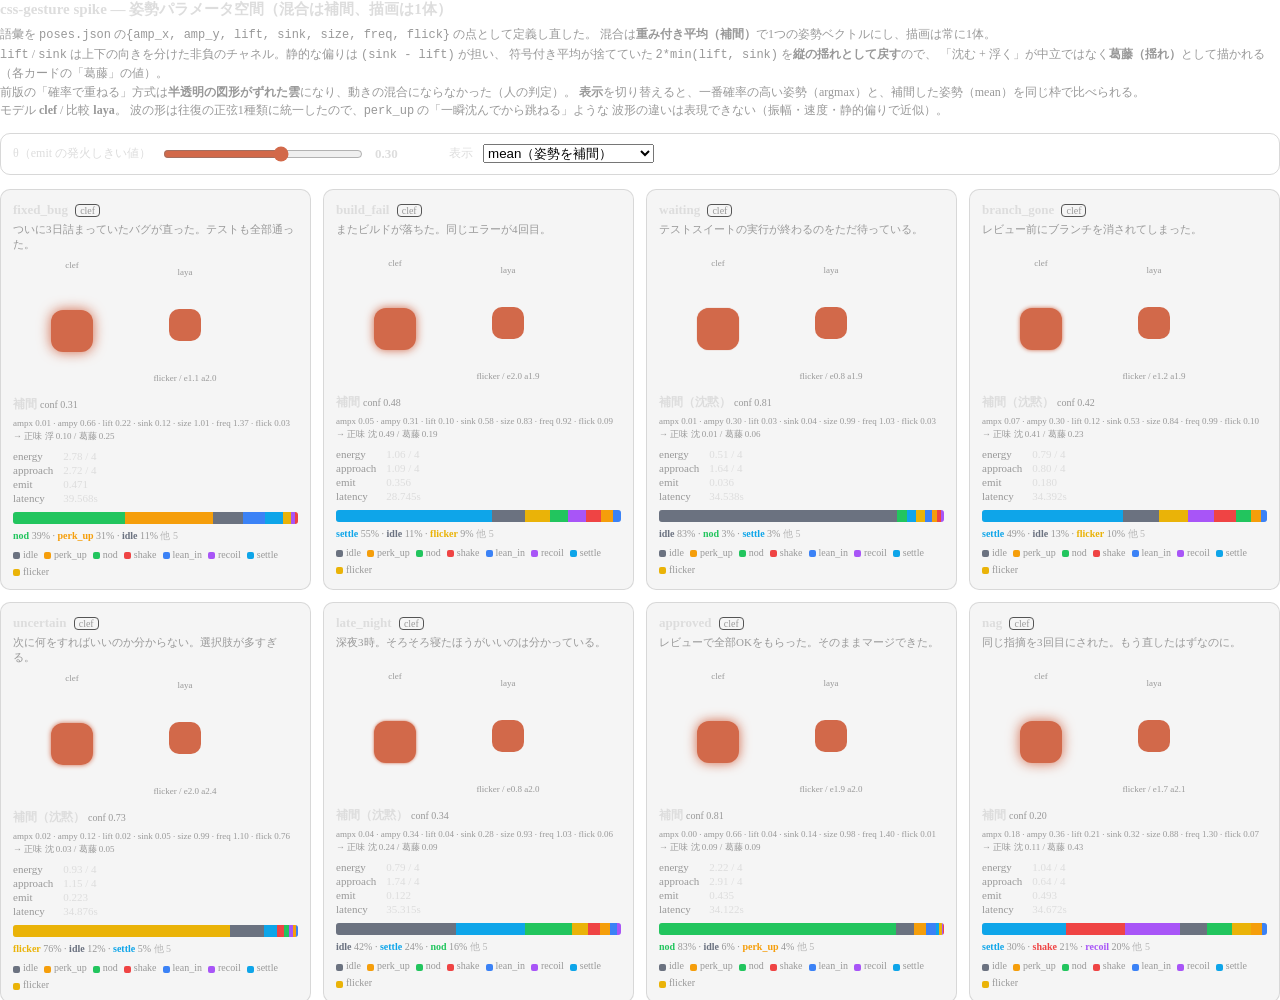
==== commit fb9ac68f: "feat(experiments): css-gesture の rise を lift/sink に分割（相殺の修正） 実測で rise が唯一の符号付き次元で、相殺率が 8状態平均 55% だった" ====
--- a/docs/experiments/css-gesture/index.html
+++ b/docs/experiments/css-gesture/index.html
@@ -10,10 +10,10 @@
  * そこで語彙を poses.json の「姿勢パラメータ空間の点」として定義し直し、
  * 混合は**重み付き平均（補間）**で1つの姿勢ベクトルにした。描画は常に1体。
  *
- * 受け取る変数（build_viewer.py が計算して inline style で入れる）:
+ * 受け取る変数（build_viewer.py の JS が計算して inline style で入れる）:
  *   --p-ampx : 横振幅（px）
- *   --p-ampy : 縦振幅（px）
- *   --p-rise : 上下の静的偏り（px。正 = 沈む）
+ *   --p-ampy : 縦振幅（px）。混合の「葛藤」分（2*min(lift, sink)）もここに加算済み
+ *   --p-rise : 上下の静的偏り（px。正 = 沈む）。元は (sink - lift)
  *   --p-size : 体の大きさ
  *   --p-freq : 動きの速さ（大きいほど速い。周期の逆数の相対値）
  *   --p-flick: 明滅の強さ（0-1）
@@ -21,6 +21,7 @@
  *   --p-glow : 発光の強さ（発火の強さ）
  *
  * 軸（縦/横）が連続量なので、nod と shake の混合は「斜めの振れ」として素直に出る。
+ * 上下も lift / sink に割ってあるので、「沈む + 浮く」は相殺せず縦の揺れになる。
  */
 
 .stage {
@@ -134,8 +135,11 @@
 <body>
 <h1>css-gesture spike — 姿勢パラメータ空間（混合は補間、描画は1体）</h1>
 <p class="sub">
-語彙を <code>poses.json</code> の<code>&lbrace;amp_x, amp_y, rise, size, freq, flick&rbrace;</code> の点として定義し直した。
+語彙を <code>poses.json</code> の<code>&lbrace;amp_x, amp_y, lift, sink, size, freq, flick&rbrace;</code> の点として定義し直した。
 混合は<strong>重み付き平均（補間）</strong>で1つの姿勢ベクトルにし、描画は常に1体。<br>
+<code>lift</code> / <code>sink</code> は上下の向きを分けた非負のチャネル。静的な偏りは <code>(sink - lift)</code> が担い、
+符号付き平均が捨てていた <code>2*min(lift, sink)</code> を<strong>縦の揺れとして戻す</strong>ので、
+「沈む + 浮く」が中立ではなく<strong>葛藤（揺れ）</strong>として描かれる（各カードの「葛藤」の値）。<br>
 前版の「確率で重ねる」方式は<strong>半透明の図形がずれた雲</strong>になり、動きの混合にならなかった（人の判定）。
 <strong>表示</strong>を切り替えると、一番確率の高い姿勢（argmax）と、補間した姿勢（mean）を同じ枠で比べられる。<br>
 モデル <b>clef</b> / 比較 <b>laya</b>。
@@ -162,15 +166,15 @@
       <div class="cmp">
         <div class="cmp-label">clef</div>
         <div class="stage"><div class="body" data-role="main"
-        data-pose-top="{&quot;amp_x&quot;: 0.0, &quot;amp_y&quot;: 0.7, &quot;rise&quot;: 0.15, &quot;size&quot;: 0.96, &quot;freq&quot;: 1.45, &quot;flick&quot;: 0.0}"
-        data-pose-mean="{&quot;amp_x&quot;: 0.0083, &quot;amp_y&quot;: 0.6587, &quot;rise&quot;: -0.0976, &quot;size&quot;: 1.0129, &quot;freq&quot;: 1.3728, &quot;flick&quot;: 0.0267}"
+        data-pose-top="{&quot;amp_x&quot;: 0.0, &quot;amp_y&quot;: 0.7, &quot;lift&quot;: 0.0, &quot;sink&quot;: 0.15, &quot;size&quot;: 0.96, &quot;freq&quot;: 1.45, &quot;flick&quot;: 0.0}"
+        data-pose-mean="{&quot;amp_x&quot;: 0.0083, &quot;amp_y&quot;: 0.6587, &quot;lift&quot;: 0.2211, &quot;sink&quot;: 0.1235, &quot;size&quot;: 1.0129, &quot;freq&quot;: 1.3728, &quot;flick&quot;: 0.0267}"
         data-energy="2.781948281233433" data-approach="2.7248762040554406" data-emit="0.47065061788877743"
         data-top="nod"></div></div>
       </div>
       <div class="cmp">
         <div class="cmp-label">laya</div>
         <div class="stage sm"><div class="body" data-role="cmp"
-          data-pose="{&quot;amp_x&quot;: 0.1151, &quot;amp_y&quot;: 0.2086, &quot;rise&quot;: 0.0006, &quot;size&quot;: 0.9734, &quot;freq&quot;: 1.2081, &quot;flick&quot;: 0.5328}"
+          data-pose="{&quot;amp_x&quot;: 0.1151, &quot;amp_y&quot;: 0.2086, &quot;lift&quot;: 0.1078, &quot;sink&quot;: 0.1084, &quot;size&quot;: 0.9734, &quot;freq&quot;: 1.2081, &quot;flick&quot;: 0.5328}"
           data-energy="1.1085895315065621" data-approach="2.010867446223232"
           data-emit="0.05416380573906749"></div></div>
         <div class="cmp-meta">flicker / e1.1 a2.0</div>
@@ -195,15 +199,15 @@
       <div class="cmp">
         <div class="cmp-label">clef</div>
         <div class="stage"><div class="body" data-role="main"
-        data-pose-top="{&quot;amp_x&quot;: 0.0, &quot;amp_y&quot;: 0.22, &quot;rise&quot;: 1.05, &quot;size&quot;: 0.7, &quot;freq&quot;: 0.55, &quot;flick&quot;: 0.0}"
-        data-pose-mean="{&quot;amp_x&quot;: 0.0469, &quot;amp_y&quot;: 0.3059, &quot;rise&quot;: 0.4884, &quot;size&quot;: 0.8325, &quot;freq&quot;: 0.9243, &quot;flick&quot;: 0.0869}"
+        data-pose-top="{&quot;amp_x&quot;: 0.0, &quot;amp_y&quot;: 0.22, &quot;lift&quot;: 0.0, &quot;sink&quot;: 1.05, &quot;size&quot;: 0.7, &quot;freq&quot;: 0.55, &quot;flick&quot;: 0.0}"
+        data-pose-mean="{&quot;amp_x&quot;: 0.0469, &quot;amp_y&quot;: 0.3059, &quot;lift&quot;: 0.0965, &quot;sink&quot;: 0.5849, &quot;size&quot;: 0.8325, &quot;freq&quot;: 0.9243, &quot;flick&quot;: 0.0869}"
         data-energy="1.059922208640876" data-approach="1.0891702567640278" data-emit="0.3558336394126617"
         data-top="settle"></div></div>
       </div>
       <div class="cmp">
         <div class="cmp-label">laya</div>
         <div class="stage sm"><div class="body" data-role="cmp"
-          data-pose="{&quot;amp_x&quot;: 0.0629, &quot;amp_y&quot;: 0.1346, &quot;rise&quot;: 0.0039, &quot;size&quot;: 0.9885, &quot;freq&quot;: 1.1479, &quot;flick&quot;: 0.7523}"
+          data-pose="{&quot;amp_x&quot;: 0.0629, &quot;amp_y&quot;: 0.1346, &quot;lift&quot;: 0.0537, &quot;sink&quot;: 0.0576, &quot;size&quot;: 0.9885, &quot;freq&quot;: 1.1479, &quot;flick&quot;: 0.7523}"
           data-energy="2.0207871318474595" data-approach="1.9222507569040301"
           data-emit="0.11162016520335129"></div></div>
         <div class="cmp-meta">flicker / e2.0 a1.9</div>
@@ -228,15 +232,15 @@
       <div class="cmp">
         <div class="cmp-label">clef</div>
         <div class="stage"><div class="body" data-role="main"
-        data-pose-top="{&quot;amp_x&quot;: 0.0, &quot;amp_y&quot;: 0.28, &quot;rise&quot;: 0.0, &quot;size&quot;: 1.0, &quot;freq&quot;: 1.0, &quot;flick&quot;: 0.0}"
-        data-pose-mean="{&quot;amp_x&quot;: 0.0109, &quot;amp_y&quot;: 0.3039, &quot;rise&quot;: 0.009, &quot;size&quot;: 0.9936, &quot;freq&quot;: 1.0325, &quot;flick&quot;: 0.0312}"
+        data-pose-top="{&quot;amp_x&quot;: 0.0, &quot;amp_y&quot;: 0.28, &quot;lift&quot;: 0.0, &quot;sink&quot;: 0.0, &quot;size&quot;: 1.0, &quot;freq&quot;: 1.0, &quot;flick&quot;: 0.0}"
+        data-pose-mean="{&quot;amp_x&quot;: 0.0109, &quot;amp_y&quot;: 0.3039, &quot;lift&quot;: 0.032, &quot;sink&quot;: 0.041, &quot;size&quot;: 0.9936, &quot;freq&quot;: 1.0325, &quot;flick&quot;: 0.0312}"
         data-energy="0.5057425893281169" data-approach="1.639626740264764" data-emit="0.03626141769958141"
         data-top="idle"></div></div>
       </div>
       <div class="cmp">
         <div class="cmp-label">laya</div>
         <div class="stage sm"><div class="body" data-role="cmp"
-          data-pose="{&quot;amp_x&quot;: 0.1534, &quot;amp_y&quot;: 0.1867, &quot;rise&quot;: 0.0031, &quot;size&quot;: 0.9815, &quot;freq&quot;: 1.2047, &quot;flick&quot;: 0.4701}"
+          data-pose="{&quot;amp_x&quot;: 0.1534, &quot;amp_y&quot;: 0.1867, &quot;lift&quot;: 0.0772, &quot;sink&quot;: 0.0803, &quot;size&quot;: 0.9815, &quot;freq&quot;: 1.2047, &quot;flick&quot;: 0.4701}"
           data-energy="0.8035862374487781" data-approach="1.8855115480383735"
           data-emit="0.062105065616315916"></div></div>
         <div class="cmp-meta">flicker / e0.8 a1.9</div>
@@ -261,15 +265,15 @@
       <div class="cmp">
         <div class="cmp-label">clef</div>
         <div class="stage"><div class="body" data-role="main"
-        data-pose-top="{&quot;amp_x&quot;: 0.0, &quot;amp_y&quot;: 0.22, &quot;rise&quot;: 1.05, &quot;size&quot;: 0.7, &quot;freq&quot;: 0.55, &quot;flick&quot;: 0.0}"
-        data-pose-mean="{&quot;amp_x&quot;: 0.0693, &quot;amp_y&quot;: 0.3037, &quot;rise&quot;: 0.4097, &quot;size&quot;: 0.8414, &quot;freq&quot;: 0.9927, &quot;flick&quot;: 0.1004}"
+        data-pose-top="{&quot;amp_x&quot;: 0.0, &quot;amp_y&quot;: 0.22, &quot;lift&quot;: 0.0, &quot;sink&quot;: 1.05, &quot;size&quot;: 0.7, &quot;freq&quot;: 0.55, &quot;flick&quot;: 0.0}"
+        data-pose-mean="{&quot;amp_x&quot;: 0.0693, &quot;amp_y&quot;: 0.3037, &quot;lift&quot;: 0.1169, &quot;sink&quot;: 0.5266, &quot;size&quot;: 0.8414, &quot;freq&quot;: 0.9927, &quot;flick&quot;: 0.1004}"
         data-energy="0.7860229123961211" data-approach="0.7995392655666422" data-emit="0.17981665398860586"
         data-top="settle"></div></div>
       </div>
       <div class="cmp">
         <div class="cmp-label">laya</div>
         <div class="stage sm"><div class="body" data-role="cmp"
-          data-pose="{&quot;amp_x&quot;: 0.0538, &quot;amp_y&quot;: 0.1484, &quot;rise&quot;: 0.0239, &quot;size&quot;: 0.9803, &quot;freq&quot;: 1.1345, &quot;flick&quot;: 0.7132}"
+          data-pose="{&quot;amp_x&quot;: 0.0538, &quot;amp_y&quot;: 0.1484, &quot;lift&quot;: 0.059, &quot;sink&quot;: 0.0828, &quot;size&quot;: 0.9803, &quot;freq&quot;: 1.1345, &quot;flick&quot;: 0.7132}"
           data-energy="1.2071314724795634" data-approach="1.8806378961439547"
           data-emit="0.028199451682429315"></div></div>
         <div class="cmp-meta">flicker / e1.2 a1.9</div>
@@ -294,15 +298,15 @@
       <div class="cmp">
         <div class="cmp-label">clef</div>
         <div class="stage"><div class="body" data-role="main"
-        data-pose-top="{&quot;amp_x&quot;: 0.0, &quot;amp_y&quot;: 0.06, &quot;rise&quot;: 0.0, &quot;size&quot;: 1.0, &quot;freq&quot;: 1.1, &quot;flick&quot;: 1.0}"
-        data-pose-mean="{&quot;amp_x&quot;: 0.0226, &quot;amp_y&quot;: 0.1249, &quot;rise&quot;: 0.0275, &quot;size&quot;: 0.9856, &quot;freq&quot;: 1.1017, &quot;flick&quot;: 0.7599}"
+        data-pose-top="{&quot;amp_x&quot;: 0.0, &quot;amp_y&quot;: 0.06, &quot;lift&quot;: 0.0, &quot;sink&quot;: 0.0, &quot;size&quot;: 1.0, &quot;freq&quot;: 1.1, &quot;flick&quot;: 1.0}"
+        data-pose-mean="{&quot;amp_x&quot;: 0.0226, &quot;amp_y&quot;: 0.1249, &quot;lift&quot;: 0.0231, &quot;sink&quot;: 0.0505, &quot;size&quot;: 0.9856, &quot;freq&quot;: 1.1017, &quot;flick&quot;: 0.7599}"
         data-energy="0.9302040205270176" data-approach="1.150667561300046" data-emit="0.22343648219510964"
         data-top="flicker"></div></div>
       </div>
       <div class="cmp">
         <div class="cmp-label">laya</div>
         <div class="stage sm"><div class="body" data-role="cmp"
-          data-pose="{&quot;amp_x&quot;: 0.209, &quot;amp_y&quot;: 0.2379, &quot;rise&quot;: 0.018, &quot;size&quot;: 0.9743, &quot;freq&quot;: 1.2336, &quot;flick&quot;: 0.3044}"
+          data-pose="{&quot;amp_x&quot;: 0.209, &quot;amp_y&quot;: 0.2379, &quot;lift&quot;: 0.1219, &quot;sink&quot;: 0.1398, &quot;size&quot;: 0.9743, &quot;freq&quot;: 1.2336, &quot;flick&quot;: 0.3044}"
           data-energy="1.9930983482359932" data-approach="2.3641832389921715"
           data-emit="0.034546244783597004"></div></div>
         <div class="cmp-meta">flicker / e2.0 a2.4</div>
@@ -327,15 +331,15 @@
       <div class="cmp">
         <div class="cmp-label">clef</div>
         <div class="stage"><div class="body" data-role="main"
-        data-pose-top="{&quot;amp_x&quot;: 0.0, &quot;amp_y&quot;: 0.28, &quot;rise&quot;: 0.0, &quot;size&quot;: 1.0, &quot;freq&quot;: 1.0, &quot;flick&quot;: 0.0}"
-        data-pose-mean="{&quot;amp_x&quot;: 0.0387, &quot;amp_y&quot;: 0.3433, &quot;rise&quot;: 0.2374, &quot;size&quot;: 0.9274, &quot;freq&quot;: 1.0313, &quot;flick&quot;: 0.0554}"
+        data-pose-top="{&quot;amp_x&quot;: 0.0, &quot;amp_y&quot;: 0.28, &quot;lift&quot;: 0.0, &quot;sink&quot;: 0.0, &quot;size&quot;: 1.0, &quot;freq&quot;: 1.0, &quot;flick&quot;: 0.0}"
+        data-pose-mean="{&quot;amp_x&quot;: 0.0387, &quot;amp_y&quot;: 0.3433, &quot;lift&quot;: 0.0429, &quot;sink&quot;: 0.2803, &quot;size&quot;: 0.9274, &quot;freq&quot;: 1.0313, &quot;flick&quot;: 0.0554}"
         data-energy="0.7930367697916169" data-approach="1.7409923557947473" data-emit="0.12216669888904044"
         data-top="idle"></div></div>
       </div>
       <div class="cmp">
         <div class="cmp-label">laya</div>
         <div class="stage sm"><div class="body" data-role="cmp"
-          data-pose="{&quot;amp_x&quot;: 0.0181, &quot;amp_y&quot;: 0.0975, &quot;rise&quot;: 0.0163, &quot;size&quot;: 0.9909, &quot;freq&quot;: 1.1069, &quot;flick&quot;: 0.8811}"
+          data-pose="{&quot;amp_x&quot;: 0.0181, &quot;amp_y&quot;: 0.0975, &quot;lift&quot;: 0.024, &quot;sink&quot;: 0.0403, &quot;size&quot;: 0.9909, &quot;freq&quot;: 1.1069, &quot;flick&quot;: 0.8811}"
           data-energy="0.8381388772002609" data-approach="1.9996774136961555"
           data-emit="0.0017712571088769281"></div></div>
         <div class="cmp-meta">flicker / e0.8 a2.0</div>
@@ -360,15 +364,15 @@
       <div class="cmp">
         <div class="cmp-label">clef</div>
         <div class="stage"><div class="body" data-role="main"
-        data-pose-top="{&quot;amp_x&quot;: 0.0, &quot;amp_y&quot;: 0.7, &quot;rise&quot;: 0.15, &quot;size&quot;: 0.96, &quot;freq&quot;: 1.45, &quot;flick&quot;: 0.0}"
-        data-pose-mean="{&quot;amp_x&quot;: 0.0036, &quot;amp_y&quot;: 0.6603, &quot;rise&quot;: 0.0919, &quot;size&quot;: 0.9759, &quot;freq&quot;: 1.3979, &quot;flick&quot;: 0.009}"
+        data-pose-top="{&quot;amp_x&quot;: 0.0, &quot;amp_y&quot;: 0.7, &quot;lift&quot;: 0.0, &quot;sink&quot;: 0.15, &quot;size&quot;: 0.96, &quot;freq&quot;: 1.45, &quot;flick&quot;: 0.0}"
+        data-pose-mean="{&quot;amp_x&quot;: 0.0036, &quot;amp_y&quot;: 0.6603, &quot;lift&quot;: 0.0432, &quot;sink&quot;: 0.135, &quot;size&quot;: 0.9759, &quot;freq&quot;: 1.3979, &quot;flick&quot;: 0.009}"
         data-energy="2.223484666090634" data-approach="2.906082483303416" data-emit="0.4345962403544053"
         data-top="nod"></div></div>
       </div>
       <div class="cmp">
         <div class="cmp-label">laya</div>
         <div class="stage sm"><div class="body" data-role="cmp"
-          data-pose="{&quot;amp_x&quot;: 0.1554, &quot;amp_y&quot;: 0.257, &quot;rise&quot;: 0.0045, &quot;size&quot;: 0.9793, &quot;freq&quot;: 1.2256, &quot;flick&quot;: 0.3745}"
+          data-pose="{&quot;amp_x&quot;: 0.1554, &quot;amp_y&quot;: 0.257, &quot;lift&quot;: 0.1222, &quot;sink&quot;: 0.1267, &quot;size&quot;: 0.9793, &quot;freq&quot;: 1.2256, &quot;flick&quot;: 0.3745}"
           data-energy="1.890232044951825" data-approach="2.0482492346587278"
           data-emit="0.08107550230782218"></div></div>
         <div class="cmp-meta">flicker / e1.9 a2.0</div>
@@ -393,15 +397,15 @@
       <div class="cmp">
         <div class="cmp-label">clef</div>
         <div class="stage"><div class="body" data-role="main"
-        data-pose-top="{&quot;amp_x&quot;: 0.0, &quot;amp_y&quot;: 0.22, &quot;rise&quot;: 1.05, &quot;size&quot;: 0.7, &quot;freq&quot;: 0.55, &quot;flick&quot;: 0.0}"
-        data-pose-mean="{&quot;amp_x&quot;: 0.1847, &quot;amp_y&quot;: 0.3576, &quot;rise&quot;: 0.1102, &quot;size&quot;: 0.8802, &quot;freq&quot;: 1.3049, &quot;flick&quot;: 0.067}"
+        data-pose-top="{&quot;amp_x&quot;: 0.0, &quot;amp_y&quot;: 0.22, &quot;lift&quot;: 0.0, &quot;sink&quot;: 1.05, &quot;size&quot;: 0.7, &quot;freq&quot;: 0.55, &quot;flick&quot;: 0.0}"
+        data-pose-mean="{&quot;amp_x&quot;: 0.1847, &quot;amp_y&quot;: 0.3576, &quot;lift&quot;: 0.2139, &quot;sink&quot;: 0.3241, &quot;size&quot;: 0.8802, &quot;freq&quot;: 1.3049, &quot;flick&quot;: 0.067}"
         data-energy="1.0351038252136997" data-approach="0.6439321590020773" data-emit="0.49276928165859474"
         data-top="settle"></div></div>
       </div>
       <div class="cmp">
         <div class="cmp-label">laya</div>
         <div class="stage sm"><div class="body" data-role="cmp"
-          data-pose="{&quot;amp_x&quot;: 0.2185, &quot;amp_y&quot;: 0.2632, &quot;rise&quot;: -0.0086, &quot;size&quot;: 0.9781, &quot;freq&quot;: 1.2693, &quot;flick&quot;: 0.2854}"
+          data-pose="{&quot;amp_x&quot;: 0.2185, &quot;amp_y&quot;: 0.2632, &quot;lift&quot;: 0.1428, &quot;sink&quot;: 0.1341, &quot;size&quot;: 0.9781, &quot;freq&quot;: 1.2693, &quot;flick&quot;: 0.2854}"
           data-energy="1.705721753118623" data-approach="2.117846401295882"
           data-emit="0.10074516323507156"></div></div>
         <div class="cmp-meta">flicker / e1.7 a2.1</div>
@@ -421,17 +425,25 @@
   </div></div>
 <script>
 const PX = 18.0;
-const IDLE = {"amp_x": 0.0, "amp_y": 0.28, "rise": 0.0, "size": 1.0, "freq": 1.0, "flick": 0.0};
-
-/* 姿勢ベクトル + score/noul → CSS 変数。写像はここ1箇所だけに置く。 */
+const IDLE = {"amp_x": 0.0, "amp_y": 0.28, "lift": 0.0, "sink": 0.0, "size": 1.0, "freq": 1.0, "flick": 0.0};
+
+/* 姿勢ベクトル + score/noul → CSS 変数。写像はここ1箇所だけに置く。
+ *
+ * lift / sink の扱い（poses.json の _recovery_rule）:
+ *   静的な上下オフセット = (sink - lift)          … 姿勢としての沈み／浮き
+ *   縦の振れ幅に + 2*min(lift, sink)              … 符号付き平均が捨てていた量をそのまま戻す
+ *   （lift + sink - |sink - lift| = 2*min(lift, sink)）
+ * 片方だけ非ゼロの単一ジェスチャーでは min=0 なので振れは増えない。
+ * 混合のときだけ「葛藤が揺れとして見える」。 */
 function varsFor(pose, energy, approach, emit) {
   const ampS  = 0.70 + 0.15 * energy;     // energy 0->4 で 0.70 -> 1.30
   const freqM = 1.00 + 0.18 * energy;     // 1.00 -> 1.72
   const sizeM = 0.94 + 0.035 * approach;  // 0.94 -> 1.08
+  const conflict = 2 * Math.min(pose.lift, pose.sink);
   return {
     '--p-ampx':  (pose.amp_x * PX * ampS).toFixed(2),
-    '--p-ampy':  (pose.amp_y * PX * ampS).toFixed(2),
-    '--p-rise':  (pose.rise * PX).toFixed(2),
+    '--p-ampy':  ((pose.amp_y + conflict) * PX * ampS).toFixed(2),
+    '--p-rise':  ((pose.sink - pose.lift) * PX).toFixed(2),
     '--p-size':  (pose.size * sizeM).toFixed(3),
     '--p-freq':  (pose.freq * freqM).toFixed(3),
     '--p-flick': (pose.flick).toFixed(3),
@@ -442,9 +454,14 @@
 
 function poseText(pose) {
   const f = (v, n) => v.toFixed(n);
+  const conflict = 2 * Math.min(pose.lift, pose.sink);
+  const net = pose.sink - pose.lift;
   return 'ampx ' + f(pose.amp_x, 2) + ' · ampy ' + f(pose.amp_y, 2)
-       + ' · rise ' + f(pose.rise, 2) + ' · size ' + f(pose.size, 2)
-       + ' · freq ' + f(pose.freq, 2) + ' · flick ' + f(pose.flick, 2);
+       + ' · lift ' + f(pose.lift, 2) + ' · sink ' + f(pose.sink, 2)
+       + ' · size ' + f(pose.size, 2) + ' · freq ' + f(pose.freq, 2)
+       + ' · flick ' + f(pose.flick, 2)
+       + '  →  正味 ' + (net >= 0 ? '沈 ' : '浮 ') + f(Math.abs(net), 2)
+       + (conflict > 0.02 ? ' / 葛藤 ' + f(conflict, 2) : '');
 }
 
 function apply(theta, mode) {
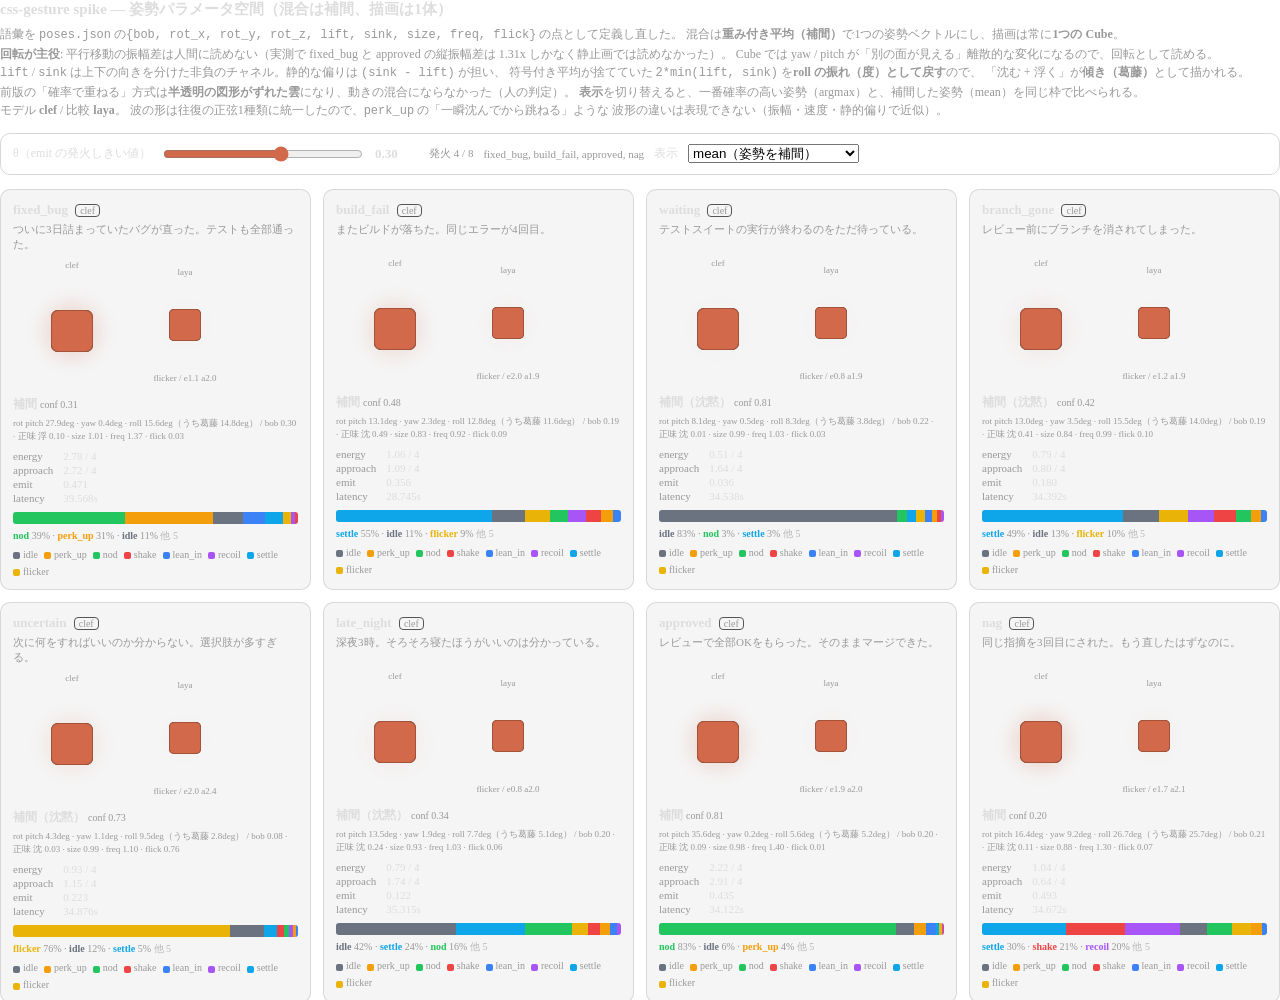
==== commit 0ecfb2fc: "feat(experiments): css-gesture を Cube にして回転を主役にした（平行移動の振幅差は読めない） 人の判定「縦揺れの幅は人間では区別しにくいので、Cubeの回転などの別" ====
--- a/docs/experiments/css-gesture/index.html
+++ b/docs/experiments/css-gesture/index.html
@@ -4,63 +4,101 @@
 <style>
 /* css-gesture spike — 姿勢パラメータ空間の描画（手書き・決定論的）
  *
- * 8個の keyframe アニメーションを並べる方式は、確率で重ねると「半透明の図形がずれた雲」になり、
- * 動きの混合にならなかった（docs/experiments/css-gesture.md「混合を重ね合わせで描くと雲になる」）。
+ * 変遷:
+ *   1. 8個の keyframe アニメーションを確率で重ねる → 「半透明の図形がずれた雲」になり不採用
+ *   2. 語彙を姿勢パラメータ空間の点にし、混合を重み付き平均（補間）に → 雲は解消
+ *   3. rise（符号付き1次元）が混合で相殺する → lift / sink の非負2チャネルに分割
+ *   4. 平行移動の振幅差は人間に読めない → **Cube にして回転（rotateX/Y/Z）を持たせた**
  *
- * そこで語彙を poses.json の「姿勢パラメータ空間の点」として定義し直し、
- * 混合は**重み付き平均（補間）**で1つの姿勢ベクトルにした。描画は常に1体。
+ * 4 について: 立方体では yaw / pitch が「別の面が見える」という離散的な変化になるので、
+ * ただの foreshortening（＝拡大縮小に見える）にならず、回転として読める。
+ * 混合の「葛藤」（2*min(lift, sink)）も、縦振幅ではなく roll の振れとして描く。
  *
- * 受け取る変数（build_viewer.py の JS が計算して inline style で入れる）:
- *   --p-ampx : 横振幅（px）
- *   --p-ampy : 縦振幅（px）。混合の「葛藤」分（2*min(lift, sink)）もここに加算済み
- *   --p-rise : 上下の静的偏り（px。正 = 沈む）。元は (sink - lift)
- *   --p-size : 体の大きさ
- *   --p-freq : 動きの速さ（大きいほど速い。周期の逆数の相対値）
- *   --p-flick: 明滅の強さ（0-1）
- *   --p-base : 不透明度の基準（発火の強さ）
- *   --p-glow : 発光の強さ（発火の強さ）
- *
- * 軸（縦/横）が連続量なので、nod と shake の混合は「斜めの振れ」として素直に出る。
- * 上下も lift / sink に割ってあるので、「沈む + 浮く」は相殺せず縦の揺れになる。
+ * 受け取る変数（build_viewer.py の JS が .stage に inline style で入れる。子は継承で受ける）:
+ *   --p-bob   : 上下のボブ振幅（px）
+ *   --p-rise  : 上下の静的偏り（px。正 = 沈む）。元は (sink - lift)
+ *   --p-rotx  : pitch の振れ幅（度）
+ *   --p-roty  : yaw の振れ幅（度）
+ *   --p-rotz  : roll の振れ幅（度）。混合の「葛藤」もここに加算済み
+ *   --p-size  : 体の大きさ
+ *   --p-freq  : 動きの速さ（大きいほど速い。周期の逆数の相対値）
+ *   --p-flick : 明滅の強さ（0-1）
+ *   --p-base  : 不透明度の基準（発火の強さ）
+ *   --p-glow  : 発光の強さ（発火の強さ）
  */
 
 .stage {
+  --cube-w: 44px;
   position: relative;
   width: 160px;
   height: 160px;
   display: grid;
   place-items: center;
-}
-
-/* 体。姿勢ベクトル1つで駆動される。 */
+  /* 3D の遠近。これが無いと Cube の回転が「回転」に見えない。
+     probe-rotation.html の実測: 440px では立体として読むのに 30度必要、170px なら 15度で読める。 */
+  perspective: 170px;
+  perspective-origin: 50% 45%;
+}
+
+/* 発光。Cube の box-shadow は 3D に乗らないので、後ろに置いた光で代用する。 */
+.stage::before {
+  content: '';
+  position: absolute;
+  width: 78px;
+  height: 78px;
+  border-radius: 50%;
+  background: radial-gradient(circle, var(--accent, #d2694a) 0%, transparent 68%);
+  opacity: calc(0.75 * var(--p-glow, 0));
+  filter: blur(7px);
+  pointer-events: none;
+}
+
+/* 明滅はこの層が持つ。opacity < 1 を preserve-3d の要素に当てると 3D が平坦化されるため、
+   Cube 本体とは別の要素に分けている。 */
+.flick {
+  animation: k-flick calc(0.9s / var(--p-freq, 1)) steps(1, end) infinite;
+}
+
+/* Cube。姿勢ベクトル1つで駆動される。 */
 .body {
-  width: 56px;
-  height: 56px;
-  border-radius: 16px;
+  position: relative;
+  width: var(--cube-w);
+  height: var(--cube-w);
+  transform-style: preserve-3d;
+  transform-origin: 50% 50%;
+  animation: k-pose calc(2.2s / var(--p-freq, 1)) ease-in-out infinite;
+}
+
+.face {
+  position: absolute;
+  inset: 0;
+  border-radius: 7px;
   background: var(--accent, #d2694a);
-  transform-origin: 50% 70%;
-  box-shadow: 0 0 calc(26px * var(--p-glow, 0)) var(--accent, #d2694a);
-
-  /* 変形（姿勢）と明滅は独立したプロパティなので、別アニメーションで同時に走らせられる。 */
-  animation-name: k-pose, k-flick;
-  animation-duration: calc(2.2s / var(--p-freq, 1)), calc(0.9s / var(--p-freq, 1));
-  animation-timing-function: ease-in-out, steps(1, end);
-  animation-iteration-count: infinite, infinite;
-}
-
-/* 姿勢。振幅と静的偏りを変数から受ける。波の形は往復の正弦1種類。 */
+  border: 1px solid rgba(0, 0, 0, 0.22);
+}
+/* 面ごとに明度を変えて、回転したときに立体として読めるようにする。 */
+.f-front  { transform: translateZ(calc(var(--cube-w) / 2)); }
+.f-back   { transform: rotateY(180deg) translateZ(calc(var(--cube-w) / 2)); filter: brightness(0.55); }
+.f-right  { transform: rotateY(90deg)  translateZ(calc(var(--cube-w) / 2)); filter: brightness(0.74); }
+.f-left   { transform: rotateY(-90deg) translateZ(calc(var(--cube-w) / 2)); filter: brightness(0.62); }
+.f-top    { transform: rotateX(90deg)  translateZ(calc(var(--cube-w) / 2)); filter: brightness(1.18); }
+.f-bottom { transform: rotateX(-90deg) translateZ(calc(var(--cube-w) / 2)); filter: brightness(0.44); }
+
+/* 姿勢。平行移動は上下のボブと静的偏りだけ。回転が主役。波の形は往復の正弦1種類。 */
 @keyframes k-pose {
   0%, 100% {
-    transform: translate(
-        calc(var(--p-ampx, 0) * -1px),
-        calc((var(--p-rise, 0) - var(--p-ampy, 0)) * 1px)
-      ) scale(var(--p-size, 1));
+    transform: translateY(calc((var(--p-rise, 0) - var(--p-bob, 0)) * 1px))
+               rotateX(calc(var(--p-rotx, 0) * -1deg))
+               rotateY(calc(var(--p-roty, 0) * -1deg))
+               rotateZ(calc(var(--p-rotz, 0) * -1deg))
+               scale(var(--p-size, 1));
   }
   50% {
-    transform: translate(
-        calc(var(--p-ampx, 0) * 1px),
-        calc((var(--p-rise, 0) + var(--p-ampy, 0)) * 1px)
-      ) scale(var(--p-size, 1));
+    transform: translateY(calc((var(--p-rise, 0) + var(--p-bob, 0)) * 1px))
+               rotateX(calc(var(--p-rotx, 0) * 1deg))
+               rotateY(calc(var(--p-roty, 0) * 1deg))
+               rotateZ(calc(var(--p-rotz, 0) * 1deg))
+               scale(var(--p-size, 1));
   }
 }
 
@@ -75,11 +113,12 @@
 }
 
 /* 比較用の小さい枠（Laya など別モデルの結果を並べるとき） */
-.stage.sm { width: 110px; height: 110px; }
-.stage.sm .body { width: 40px; height: 40px; border-radius: 12px; }
+.stage.sm { --cube-w: 32px; width: 110px; height: 110px; perspective: 140px; }
+.stage.sm::before { width: 56px; height: 56px; }
+.stage.sm .face { border-radius: 5px; }
 
 @media (prefers-reduced-motion: reduce) {
-  .body { animation: none; }
+  .flick, .body { animation: none; }
 }
 
 /* --- ビューアのレイアウト。gestures.css より後に置いて上書きする --- */
@@ -135,11 +174,13 @@
 <body>
 <h1>css-gesture spike — 姿勢パラメータ空間（混合は補間、描画は1体）</h1>
 <p class="sub">
-語彙を <code>poses.json</code> の<code>&lbrace;amp_x, amp_y, lift, sink, size, freq, flick&rbrace;</code> の点として定義し直した。
-混合は<strong>重み付き平均（補間）</strong>で1つの姿勢ベクトルにし、描画は常に1体。<br>
+語彙を <code>poses.json</code> の<code>&lbrace;bob, rot_x, rot_y, rot_z, lift, sink, size, freq, flick&rbrace;</code> の点として定義し直した。
+混合は<strong>重み付き平均（補間）</strong>で1つの姿勢ベクトルにし、描画は常に<strong>1つの Cube</strong>。<br>
+<strong>回転が主役</strong>: 平行移動の振幅差は人間に読めない（実測で fixed_bug と approved の縦振幅差は 1.31x しかなく静止画では読めなかった）。
+Cube では yaw / pitch が「別の面が見える」離散的な変化になるので、回転として読める。<br>
 <code>lift</code> / <code>sink</code> は上下の向きを分けた非負のチャネル。静的な偏りは <code>(sink - lift)</code> が担い、
-符号付き平均が捨てていた <code>2*min(lift, sink)</code> を<strong>縦の揺れとして戻す</strong>ので、
-「沈む + 浮く」が中立ではなく<strong>葛藤（揺れ）</strong>として描かれる（各カードの「葛藤」の値）。<br>
+符号付き平均が捨てていた <code>2*min(lift, sink)</code> を<strong>roll の振れ（度）として戻す</strong>ので、
+「沈む + 浮く」が<strong>傾き（葛藤）</strong>として描かれる。<br>
 前版の「確率で重ねる」方式は<strong>半透明の図形がずれた雲</strong>になり、動きの混合にならなかった（人の判定）。
 <strong>表示</strong>を切り替えると、一番確率の高い姿勢（argmax）と、補間した姿勢（mean）を同じ枠で比べられる。<br>
 モデル <b>clef</b> / 比較 <b>laya</b>。
@@ -165,18 +206,22 @@
     <div class="row">
       <div class="cmp">
         <div class="cmp-label">clef</div>
-        <div class="stage"><div class="body" data-role="main"
-        data-pose-top="{&quot;amp_x&quot;: 0.0, &quot;amp_y&quot;: 0.7, &quot;lift&quot;: 0.0, &quot;sink&quot;: 0.15, &quot;size&quot;: 0.96, &quot;freq&quot;: 1.45, &quot;flick&quot;: 0.0}"
-        data-pose-mean="{&quot;amp_x&quot;: 0.0083, &quot;amp_y&quot;: 0.6587, &quot;lift&quot;: 0.2211, &quot;sink&quot;: 0.1235, &quot;size&quot;: 1.0129, &quot;freq&quot;: 1.3728, &quot;flick&quot;: 0.0267}"
-        data-energy="2.781948281233433" data-approach="2.7248762040554406" data-emit="0.47065061788877743"
-        data-top="nod"></div></div>
-      </div>
-      <div class="cmp">
-        <div class="cmp-label">laya</div>
-        <div class="stage sm"><div class="body" data-role="cmp"
-          data-pose="{&quot;amp_x&quot;: 0.1151, &quot;amp_y&quot;: 0.2086, &quot;lift&quot;: 0.1078, &quot;sink&quot;: 0.1084, &quot;size&quot;: 0.9734, &quot;freq&quot;: 1.2081, &quot;flick&quot;: 0.5328}"
+        <div class="stage" data-role="main"
+          data-pose-top="{&quot;bob&quot;: 0.18, &quot;rot_x&quot;: 40, &quot;rot_y&quot;: 0, &quot;rot_z&quot;: 0, &quot;lift&quot;: 0.0, &quot;sink&quot;: 0.15, &quot;size&quot;: 0.96, &quot;freq&quot;: 1.45, &quot;flick&quot;: 0.0}"
+          data-pose-mean="{&quot;bob&quot;: 0.3048, &quot;rot_x&quot;: 27.8596, &quot;rot_y&quot;: 0.4146, &quot;rot_z&quot;: 0.7408, &quot;lift&quot;: 0.2211, &quot;sink&quot;: 0.1235, &quot;size&quot;: 1.0129, &quot;freq&quot;: 1.3728, &quot;flick&quot;: 0.0267}"
+          data-energy="2.781948281233433" data-approach="2.7248762040554406" data-emit="0.47065061788877743"
+          data-top="nod">
+          <div class="flick"><div class="body"><div class="face f-front"></div><div class="face f-back"></div><div class="face f-right"></div><div class="face f-left"></div><div class="face f-top"></div><div class="face f-bottom"></div></div></div>
+        </div>
+      </div>
+      <div class="cmp">
+        <div class="cmp-label">laya</div>
+        <div class="stage sm" data-role="cmp"
+          data-pose="{&quot;bob&quot;: 0.1222, &quot;rot_x&quot;: 8.6332, &quot;rot_y&quot;: 5.7548, &quot;rot_z&quot;: 4.4493, &quot;lift&quot;: 0.1078, &quot;sink&quot;: 0.1084, &quot;size&quot;: 0.9734, &quot;freq&quot;: 1.2081, &quot;flick&quot;: 0.5328}"
           data-energy="1.1085895315065621" data-approach="2.010867446223232"
-          data-emit="0.05416380573906749"></div></div>
+          data-emit="0.05416380573906749">
+          <div class="flick"><div class="body"><div class="face f-front"></div><div class="face f-back"></div><div class="face f-right"></div><div class="face f-left"></div><div class="face f-top"></div><div class="face f-bottom"></div></div></div>
+        </div>
         <div class="cmp-meta">flicker / e1.1 a2.0</div>
       </div>
     </div>
@@ -198,18 +243,22 @@
     <div class="row">
       <div class="cmp">
         <div class="cmp-label">clef</div>
-        <div class="stage"><div class="body" data-role="main"
-        data-pose-top="{&quot;amp_x&quot;: 0.0, &quot;amp_y&quot;: 0.22, &quot;lift&quot;: 0.0, &quot;sink&quot;: 1.05, &quot;size&quot;: 0.7, &quot;freq&quot;: 0.55, &quot;flick&quot;: 0.0}"
-        data-pose-mean="{&quot;amp_x&quot;: 0.0469, &quot;amp_y&quot;: 0.3059, &quot;lift&quot;: 0.0965, &quot;sink&quot;: 0.5849, &quot;size&quot;: 0.8325, &quot;freq&quot;: 0.9243, &quot;flick&quot;: 0.0869}"
-        data-energy="1.059922208640876" data-approach="1.0891702567640278" data-emit="0.3558336394126617"
-        data-top="settle"></div></div>
-      </div>
-      <div class="cmp">
-        <div class="cmp-label">laya</div>
-        <div class="stage sm"><div class="body" data-role="cmp"
-          data-pose="{&quot;amp_x&quot;: 0.0629, &quot;amp_y&quot;: 0.1346, &quot;lift&quot;: 0.0537, &quot;sink&quot;: 0.0576, &quot;size&quot;: 0.9885, &quot;freq&quot;: 1.1479, &quot;flick&quot;: 0.7523}"
+        <div class="stage" data-role="main"
+          data-pose-top="{&quot;bob&quot;: 0.16, &quot;rot_x&quot;: 10, &quot;rot_y&quot;: 0, &quot;rot_z&quot;: 0, &quot;lift&quot;: 0.0, &quot;sink&quot;: 1.05, &quot;size&quot;: 0.7, &quot;freq&quot;: 0.55, &quot;flick&quot;: 0.0}"
+          data-pose-mean="{&quot;bob&quot;: 0.191, &quot;rot_x&quot;: 13.0752, &quot;rot_y&quot;: 2.3425, &quot;rot_z&quot;: 1.2691, &quot;lift&quot;: 0.0965, &quot;sink&quot;: 0.5849, &quot;size&quot;: 0.8325, &quot;freq&quot;: 0.9243, &quot;flick&quot;: 0.0869}"
+          data-energy="1.059922208640876" data-approach="1.0891702567640278" data-emit="0.3558336394126617"
+          data-top="settle">
+          <div class="flick"><div class="body"><div class="face f-front"></div><div class="face f-back"></div><div class="face f-right"></div><div class="face f-left"></div><div class="face f-top"></div><div class="face f-bottom"></div></div></div>
+        </div>
+      </div>
+      <div class="cmp">
+        <div class="cmp-label">laya</div>
+        <div class="stage sm" data-role="cmp"
+          data-pose="{&quot;bob&quot;: 0.0826, &quot;rot_x&quot;: 5.1598, &quot;rot_y&quot;: 3.1433, &quot;rot_z&quot;: 6.1314, &quot;lift&quot;: 0.0537, &quot;sink&quot;: 0.0576, &quot;size&quot;: 0.9885, &quot;freq&quot;: 1.1479, &quot;flick&quot;: 0.7523}"
           data-energy="2.0207871318474595" data-approach="1.9222507569040301"
-          data-emit="0.11162016520335129"></div></div>
+          data-emit="0.11162016520335129">
+          <div class="flick"><div class="body"><div class="face f-front"></div><div class="face f-back"></div><div class="face f-right"></div><div class="face f-left"></div><div class="face f-top"></div><div class="face f-bottom"></div></div></div>
+        </div>
         <div class="cmp-meta">flicker / e2.0 a1.9</div>
       </div>
     </div>
@@ -231,18 +280,22 @@
     <div class="row">
       <div class="cmp">
         <div class="cmp-label">clef</div>
-        <div class="stage"><div class="body" data-role="main"
-        data-pose-top="{&quot;amp_x&quot;: 0.0, &quot;amp_y&quot;: 0.28, &quot;lift&quot;: 0.0, &quot;sink&quot;: 0.0, &quot;size&quot;: 1.0, &quot;freq&quot;: 1.0, &quot;flick&quot;: 0.0}"
-        data-pose-mean="{&quot;amp_x&quot;: 0.0109, &quot;amp_y&quot;: 0.3039, &quot;lift&quot;: 0.032, &quot;sink&quot;: 0.041, &quot;size&quot;: 0.9936, &quot;freq&quot;: 1.0325, &quot;flick&quot;: 0.0312}"
-        data-energy="0.5057425893281169" data-approach="1.639626740264764" data-emit="0.03626141769958141"
-        data-top="idle"></div></div>
-      </div>
-      <div class="cmp">
-        <div class="cmp-label">laya</div>
-        <div class="stage sm"><div class="body" data-role="cmp"
-          data-pose="{&quot;amp_x&quot;: 0.1534, &quot;amp_y&quot;: 0.1867, &quot;lift&quot;: 0.0772, &quot;sink&quot;: 0.0803, &quot;size&quot;: 0.9815, &quot;freq&quot;: 1.2047, &quot;flick&quot;: 0.4701}"
+        <div class="stage" data-role="main"
+          data-pose-top="{&quot;bob&quot;: 0.22, &quot;rot_x&quot;: 6, &quot;rot_y&quot;: 0, &quot;rot_z&quot;: 5, &quot;lift&quot;: 0.0, &quot;sink&quot;: 0.0, &quot;size&quot;: 1.0, &quot;freq&quot;: 1.0, &quot;flick&quot;: 0.0}"
+          data-pose-mean="{&quot;bob&quot;: 0.2191, &quot;rot_x&quot;: 8.0926, &quot;rot_y&quot;: 0.5457, &quot;rot_z&quot;: 4.4226, &quot;lift&quot;: 0.032, &quot;sink&quot;: 0.041, &quot;size&quot;: 0.9936, &quot;freq&quot;: 1.0325, &quot;flick&quot;: 0.0312}"
+          data-energy="0.5057425893281169" data-approach="1.639626740264764" data-emit="0.03626141769958141"
+          data-top="idle">
+          <div class="flick"><div class="body"><div class="face f-front"></div><div class="face f-back"></div><div class="face f-right"></div><div class="face f-left"></div><div class="face f-top"></div><div class="face f-bottom"></div></div></div>
+        </div>
+      </div>
+      <div class="cmp">
+        <div class="cmp-label">laya</div>
+        <div class="stage sm" data-role="cmp"
+          data-pose="{&quot;bob&quot;: 0.1187, &quot;rot_x&quot;: 6.7995, &quot;rot_y&quot;: 7.6721, &quot;rot_z&quot;: 4.4913, &quot;lift&quot;: 0.0772, &quot;sink&quot;: 0.0803, &quot;size&quot;: 0.9815, &quot;freq&quot;: 1.2047, &quot;flick&quot;: 0.4701}"
           data-energy="0.8035862374487781" data-approach="1.8855115480383735"
-          data-emit="0.062105065616315916"></div></div>
+          data-emit="0.062105065616315916">
+          <div class="flick"><div class="body"><div class="face f-front"></div><div class="face f-back"></div><div class="face f-right"></div><div class="face f-left"></div><div class="face f-top"></div><div class="face f-bottom"></div></div></div>
+        </div>
         <div class="cmp-meta">flicker / e0.8 a1.9</div>
       </div>
     </div>
@@ -264,18 +317,22 @@
     <div class="row">
       <div class="cmp">
         <div class="cmp-label">clef</div>
-        <div class="stage"><div class="body" data-role="main"
-        data-pose-top="{&quot;amp_x&quot;: 0.0, &quot;amp_y&quot;: 0.22, &quot;lift&quot;: 0.0, &quot;sink&quot;: 1.05, &quot;size&quot;: 0.7, &quot;freq&quot;: 0.55, &quot;flick&quot;: 0.0}"
-        data-pose-mean="{&quot;amp_x&quot;: 0.0693, &quot;amp_y&quot;: 0.3037, &quot;lift&quot;: 0.1169, &quot;sink&quot;: 0.5266, &quot;size&quot;: 0.8414, &quot;freq&quot;: 0.9927, &quot;flick&quot;: 0.1004}"
-        data-energy="0.7860229123961211" data-approach="0.7995392655666422" data-emit="0.17981665398860586"
-        data-top="settle"></div></div>
-      </div>
-      <div class="cmp">
-        <div class="cmp-label">laya</div>
-        <div class="stage sm"><div class="body" data-role="cmp"
-          data-pose="{&quot;amp_x&quot;: 0.0538, &quot;amp_y&quot;: 0.1484, &quot;lift&quot;: 0.059, &quot;sink&quot;: 0.0828, &quot;size&quot;: 0.9803, &quot;freq&quot;: 1.1345, &quot;flick&quot;: 0.7132}"
+        <div class="stage" data-role="main"
+          data-pose-top="{&quot;bob&quot;: 0.16, &quot;rot_x&quot;: 10, &quot;rot_y&quot;: 0, &quot;rot_z&quot;: 0, &quot;lift&quot;: 0.0, &quot;sink&quot;: 1.05, &quot;size&quot;: 0.7, &quot;freq&quot;: 0.55, &quot;flick&quot;: 0.0}"
+          data-pose-mean="{&quot;bob&quot;: 0.1922, &quot;rot_x&quot;: 13.0295, &quot;rot_y&quot;: 3.4648, &quot;rot_z&quot;: 1.4407, &quot;lift&quot;: 0.1169, &quot;sink&quot;: 0.5266, &quot;size&quot;: 0.8414, &quot;freq&quot;: 0.9927, &quot;flick&quot;: 0.1004}"
+          data-energy="0.7860229123961211" data-approach="0.7995392655666422" data-emit="0.17981665398860586"
+          data-top="settle">
+          <div class="flick"><div class="body"><div class="face f-front"></div><div class="face f-back"></div><div class="face f-right"></div><div class="face f-left"></div><div class="face f-top"></div><div class="face f-bottom"></div></div></div>
+        </div>
+      </div>
+      <div class="cmp">
+        <div class="cmp-label">laya</div>
+        <div class="stage sm" data-role="cmp"
+          data-pose="{&quot;bob&quot;: 0.0924, &quot;rot_x&quot;: 5.6864, &quot;rot_y&quot;: 2.6907, &quot;rot_z&quot;: 5.916, &quot;lift&quot;: 0.059, &quot;sink&quot;: 0.0828, &quot;size&quot;: 0.9803, &quot;freq&quot;: 1.1345, &quot;flick&quot;: 0.7132}"
           data-energy="1.2071314724795634" data-approach="1.8806378961439547"
-          data-emit="0.028199451682429315"></div></div>
+          data-emit="0.028199451682429315">
+          <div class="flick"><div class="body"><div class="face f-front"></div><div class="face f-back"></div><div class="face f-right"></div><div class="face f-left"></div><div class="face f-top"></div><div class="face f-bottom"></div></div></div>
+        </div>
         <div class="cmp-meta">flicker / e1.2 a1.9</div>
       </div>
     </div>
@@ -297,18 +354,22 @@
     <div class="row">
       <div class="cmp">
         <div class="cmp-label">clef</div>
-        <div class="stage"><div class="body" data-role="main"
-        data-pose-top="{&quot;amp_x&quot;: 0.0, &quot;amp_y&quot;: 0.06, &quot;lift&quot;: 0.0, &quot;sink&quot;: 0.0, &quot;size&quot;: 1.0, &quot;freq&quot;: 1.1, &quot;flick&quot;: 1.0}"
-        data-pose-mean="{&quot;amp_x&quot;: 0.0226, &quot;amp_y&quot;: 0.1249, &quot;lift&quot;: 0.0231, &quot;sink&quot;: 0.0505, &quot;size&quot;: 0.9856, &quot;freq&quot;: 1.1017, &quot;flick&quot;: 0.7599}"
-        data-energy="0.9302040205270176" data-approach="1.150667561300046" data-emit="0.22343648219510964"
-        data-top="flicker"></div></div>
-      </div>
-      <div class="cmp">
-        <div class="cmp-label">laya</div>
-        <div class="stage sm"><div class="body" data-role="cmp"
-          data-pose="{&quot;amp_x&quot;: 0.209, &quot;amp_y&quot;: 0.2379, &quot;lift&quot;: 0.1219, &quot;sink&quot;: 0.1398, &quot;size&quot;: 0.9743, &quot;freq&quot;: 1.2336, &quot;flick&quot;: 0.3044}"
+        <div class="stage" data-role="main"
+          data-pose-top="{&quot;bob&quot;: 0.04, &quot;rot_x&quot;: 2, &quot;rot_y&quot;: 0, &quot;rot_z&quot;: 8, &quot;lift&quot;: 0.0, &quot;sink&quot;: 0.0, &quot;size&quot;: 1.0, &quot;freq&quot;: 1.1, &quot;flick&quot;: 1.0}"
+          data-pose-mean="{&quot;bob&quot;: 0.0821, &quot;rot_x&quot;: 4.3148, &quot;rot_y&quot;: 1.1314, &quot;rot_z&quot;: 6.6852, &quot;lift&quot;: 0.0231, &quot;sink&quot;: 0.0505, &quot;size&quot;: 0.9856, &quot;freq&quot;: 1.1017, &quot;flick&quot;: 0.7599}"
+          data-energy="0.9302040205270176" data-approach="1.150667561300046" data-emit="0.22343648219510964"
+          data-top="flicker">
+          <div class="flick"><div class="body"><div class="face f-front"></div><div class="face f-back"></div><div class="face f-right"></div><div class="face f-left"></div><div class="face f-top"></div><div class="face f-bottom"></div></div></div>
+        </div>
+      </div>
+      <div class="cmp">
+        <div class="cmp-label">laya</div>
+        <div class="stage sm" data-role="cmp"
+          data-pose="{&quot;bob&quot;: 0.1435, &quot;rot_x&quot;: 9.2807, &quot;rot_y&quot;: 10.4485, &quot;rot_z&quot;: 2.9162, &quot;lift&quot;: 0.1219, &quot;sink&quot;: 0.1398, &quot;size&quot;: 0.9743, &quot;freq&quot;: 1.2336, &quot;flick&quot;: 0.3044}"
           data-energy="1.9930983482359932" data-approach="2.3641832389921715"
-          data-emit="0.034546244783597004"></div></div>
+          data-emit="0.034546244783597004">
+          <div class="flick"><div class="body"><div class="face f-front"></div><div class="face f-back"></div><div class="face f-right"></div><div class="face f-left"></div><div class="face f-top"></div><div class="face f-bottom"></div></div></div>
+        </div>
         <div class="cmp-meta">flicker / e2.0 a2.4</div>
       </div>
     </div>
@@ -330,18 +391,22 @@
     <div class="row">
       <div class="cmp">
         <div class="cmp-label">clef</div>
-        <div class="stage"><div class="body" data-role="main"
-        data-pose-top="{&quot;amp_x&quot;: 0.0, &quot;amp_y&quot;: 0.28, &quot;lift&quot;: 0.0, &quot;sink&quot;: 0.0, &quot;size&quot;: 1.0, &quot;freq&quot;: 1.0, &quot;flick&quot;: 0.0}"
-        data-pose-mean="{&quot;amp_x&quot;: 0.0387, &quot;amp_y&quot;: 0.3433, &quot;lift&quot;: 0.0429, &quot;sink&quot;: 0.2803, &quot;size&quot;: 0.9274, &quot;freq&quot;: 1.0313, &quot;flick&quot;: 0.0554}"
-        data-energy="0.7930367697916169" data-approach="1.7409923557947473" data-emit="0.12216669888904044"
-        data-top="idle"></div></div>
-      </div>
-      <div class="cmp">
-        <div class="cmp-label">laya</div>
-        <div class="stage sm"><div class="body" data-role="cmp"
-          data-pose="{&quot;amp_x&quot;: 0.0181, &quot;amp_y&quot;: 0.0975, &quot;lift&quot;: 0.024, &quot;sink&quot;: 0.0403, &quot;size&quot;: 0.9909, &quot;freq&quot;: 1.1069, &quot;flick&quot;: 0.8811}"
+        <div class="stage" data-role="main"
+          data-pose-top="{&quot;bob&quot;: 0.22, &quot;rot_x&quot;: 6, &quot;rot_y&quot;: 0, &quot;rot_z&quot;: 5, &quot;lift&quot;: 0.0, &quot;sink&quot;: 0.0, &quot;size&quot;: 1.0, &quot;freq&quot;: 1.0, &quot;flick&quot;: 0.0}"
+          data-pose-mean="{&quot;bob&quot;: 0.1957, &quot;rot_x&quot;: 13.5085, &quot;rot_y&quot;: 1.9345, &quot;rot_z&quot;: 2.5477, &quot;lift&quot;: 0.0429, &quot;sink&quot;: 0.2803, &quot;size&quot;: 0.9274, &quot;freq&quot;: 1.0313, &quot;flick&quot;: 0.0554}"
+          data-energy="0.7930367697916169" data-approach="1.7409923557947473" data-emit="0.12216669888904044"
+          data-top="idle">
+          <div class="flick"><div class="body"><div class="face f-front"></div><div class="face f-back"></div><div class="face f-right"></div><div class="face f-left"></div><div class="face f-top"></div><div class="face f-bottom"></div></div></div>
+        </div>
+      </div>
+      <div class="cmp">
+        <div class="cmp-label">laya</div>
+        <div class="stage sm" data-role="cmp"
+          data-pose="{&quot;bob&quot;: 0.0622, &quot;rot_x&quot;: 3.5606, &quot;rot_y&quot;: 0.9061, &quot;rot_z&quot;: 7.1255, &quot;lift&quot;: 0.024, &quot;sink&quot;: 0.0403, &quot;size&quot;: 0.9909, &quot;freq&quot;: 1.1069, &quot;flick&quot;: 0.8811}"
           data-energy="0.8381388772002609" data-approach="1.9996774136961555"
-          data-emit="0.0017712571088769281"></div></div>
+          data-emit="0.0017712571088769281">
+          <div class="flick"><div class="body"><div class="face f-front"></div><div class="face f-back"></div><div class="face f-right"></div><div class="face f-left"></div><div class="face f-top"></div><div class="face f-bottom"></div></div></div>
+        </div>
         <div class="cmp-meta">flicker / e0.8 a2.0</div>
       </div>
     </div>
@@ -363,18 +428,22 @@
     <div class="row">
       <div class="cmp">
         <div class="cmp-label">clef</div>
-        <div class="stage"><div class="body" data-role="main"
-        data-pose-top="{&quot;amp_x&quot;: 0.0, &quot;amp_y&quot;: 0.7, &quot;lift&quot;: 0.0, &quot;sink&quot;: 0.15, &quot;size&quot;: 0.96, &quot;freq&quot;: 1.45, &quot;flick&quot;: 0.0}"
-        data-pose-mean="{&quot;amp_x&quot;: 0.0036, &quot;amp_y&quot;: 0.6603, &quot;lift&quot;: 0.0432, &quot;sink&quot;: 0.135, &quot;size&quot;: 0.9759, &quot;freq&quot;: 1.3979, &quot;flick&quot;: 0.009}"
-        data-energy="2.223484666090634" data-approach="2.906082483303416" data-emit="0.4345962403544053"
-        data-top="nod"></div></div>
-      </div>
-      <div class="cmp">
-        <div class="cmp-label">laya</div>
-        <div class="stage sm"><div class="body" data-role="cmp"
-          data-pose="{&quot;amp_x&quot;: 0.1554, &quot;amp_y&quot;: 0.257, &quot;lift&quot;: 0.1222, &quot;sink&quot;: 0.1267, &quot;size&quot;: 0.9793, &quot;freq&quot;: 1.2256, &quot;flick&quot;: 0.3745}"
+        <div class="stage" data-role="main"
+          data-pose-top="{&quot;bob&quot;: 0.18, &quot;rot_x&quot;: 40, &quot;rot_y&quot;: 0, &quot;rot_z&quot;: 0, &quot;lift&quot;: 0.0, &quot;sink&quot;: 0.15, &quot;size&quot;: 0.96, &quot;freq&quot;: 1.45, &quot;flick&quot;: 0.0}"
+          data-pose-mean="{&quot;bob&quot;: 0.2006, &quot;rot_x&quot;: 35.5974, &quot;rot_y&quot;: 0.1796, &quot;rot_z&quot;: 0.3911, &quot;lift&quot;: 0.0432, &quot;sink&quot;: 0.135, &quot;size&quot;: 0.9759, &quot;freq&quot;: 1.3979, &quot;flick&quot;: 0.009}"
+          data-energy="2.223484666090634" data-approach="2.906082483303416" data-emit="0.4345962403544053"
+          data-top="nod">
+          <div class="flick"><div class="body"><div class="face f-front"></div><div class="face f-back"></div><div class="face f-right"></div><div class="face f-left"></div><div class="face f-top"></div><div class="face f-bottom"></div></div></div>
+        </div>
+      </div>
+      <div class="cmp">
+        <div class="cmp-label">laya</div>
+        <div class="stage sm" data-role="cmp"
+          data-pose="{&quot;bob&quot;: 0.1467, &quot;rot_x&quot;: 10.3032, &quot;rot_y&quot;: 7.7722, &quot;rot_z&quot;: 3.3562, &quot;lift&quot;: 0.1222, &quot;sink&quot;: 0.1267, &quot;size&quot;: 0.9793, &quot;freq&quot;: 1.2256, &quot;flick&quot;: 0.3745}"
           data-energy="1.890232044951825" data-approach="2.0482492346587278"
-          data-emit="0.08107550230782218"></div></div>
+          data-emit="0.08107550230782218">
+          <div class="flick"><div class="body"><div class="face f-front"></div><div class="face f-back"></div><div class="face f-right"></div><div class="face f-left"></div><div class="face f-top"></div><div class="face f-bottom"></div></div></div>
+        </div>
         <div class="cmp-meta">flicker / e1.9 a2.0</div>
       </div>
     </div>
@@ -396,18 +465,22 @@
     <div class="row">
       <div class="cmp">
         <div class="cmp-label">clef</div>
-        <div class="stage"><div class="body" data-role="main"
-        data-pose-top="{&quot;amp_x&quot;: 0.0, &quot;amp_y&quot;: 0.22, &quot;lift&quot;: 0.0, &quot;sink&quot;: 1.05, &quot;size&quot;: 0.7, &quot;freq&quot;: 0.55, &quot;flick&quot;: 0.0}"
-        data-pose-mean="{&quot;amp_x&quot;: 0.1847, &quot;amp_y&quot;: 0.3576, &quot;lift&quot;: 0.2139, &quot;sink&quot;: 0.3241, &quot;size&quot;: 0.8802, &quot;freq&quot;: 1.3049, &quot;flick&quot;: 0.067}"
-        data-energy="1.0351038252136997" data-approach="0.6439321590020773" data-emit="0.49276928165859474"
-        data-top="settle"></div></div>
-      </div>
-      <div class="cmp">
-        <div class="cmp-label">laya</div>
-        <div class="stage sm"><div class="body" data-role="cmp"
-          data-pose="{&quot;amp_x&quot;: 0.2185, &quot;amp_y&quot;: 0.2632, &quot;lift&quot;: 0.1428, &quot;sink&quot;: 0.1341, &quot;size&quot;: 0.9781, &quot;freq&quot;: 1.2693, &quot;flick&quot;: 0.2854}"
+        <div class="stage" data-role="main"
+          data-pose-top="{&quot;bob&quot;: 0.16, &quot;rot_x&quot;: 10, &quot;rot_y&quot;: 0, &quot;rot_z&quot;: 0, &quot;lift&quot;: 0.0, &quot;sink&quot;: 1.05, &quot;size&quot;: 0.7, &quot;freq&quot;: 0.55, &quot;flick&quot;: 0.0}"
+          data-pose-mean="{&quot;bob&quot;: 0.2099, &quot;rot_x&quot;: 16.4069, &quot;rot_y&quot;: 9.2367, &quot;rot_z&quot;: 0.9963, &quot;lift&quot;: 0.2139, &quot;sink&quot;: 0.3241, &quot;size&quot;: 0.8802, &quot;freq&quot;: 1.3049, &quot;flick&quot;: 0.067}"
+          data-energy="1.0351038252136997" data-approach="0.6439321590020773" data-emit="0.49276928165859474"
+          data-top="settle">
+          <div class="flick"><div class="body"><div class="face f-front"></div><div class="face f-back"></div><div class="face f-right"></div><div class="face f-left"></div><div class="face f-top"></div><div class="face f-bottom"></div></div></div>
+        </div>
+      </div>
+      <div class="cmp">
+        <div class="cmp-label">laya</div>
+        <div class="stage sm" data-role="cmp"
+          data-pose="{&quot;bob&quot;: 0.1529, &quot;rot_x&quot;: 10.5446, &quot;rot_y&quot;: 10.9264, &quot;rot_z&quot;: 2.5984, &quot;lift&quot;: 0.1428, &quot;sink&quot;: 0.1341, &quot;size&quot;: 0.9781, &quot;freq&quot;: 1.2693, &quot;flick&quot;: 0.2854}"
           data-energy="1.705721753118623" data-approach="2.117846401295882"
-          data-emit="0.10074516323507156"></div></div>
+          data-emit="0.10074516323507156">
+          <div class="flick"><div class="body"><div class="face f-front"></div><div class="face f-back"></div><div class="face f-right"></div><div class="face f-left"></div><div class="face f-top"></div><div class="face f-bottom"></div></div></div>
+        </div>
         <div class="cmp-meta">flicker / e1.7 a2.1</div>
       </div>
     </div>
@@ -425,25 +498,33 @@
   </div></div>
 <script>
 const PX = 18.0;
-const IDLE = {"amp_x": 0.0, "amp_y": 0.28, "lift": 0.0, "sink": 0.0, "size": 1.0, "freq": 1.0, "flick": 0.0};
+const DPC = 60.0;
+const IDLE = {"bob": 0.22, "rot_x": 6, "rot_y": 0, "rot_z": 5, "lift": 0.0, "sink": 0.0, "size": 1.0, "freq": 1.0, "flick": 0.0};
 
 /* 姿勢ベクトル + score/noul → CSS 変数。写像はここ1箇所だけに置く。
  *
- * lift / sink の扱い（poses.json の _recovery_rule）:
- *   静的な上下オフセット = (sink - lift)          … 姿勢としての沈み／浮き
- *   縦の振れ幅に + 2*min(lift, sink)              … 符号付き平均が捨てていた量をそのまま戻す
- *   （lift + sink - |sink - lift| = 2*min(lift, sink)）
- * 片方だけ非ゼロの単一ジェスチャーでは min=0 なので振れは増えない。
- * 混合のときだけ「葛藤が揺れとして見える」。 */
+ * 回転が主役（平行移動の振幅差は人間に読めないと判定されたため）:
+ *   bob / rise が平行移動。rot_x(pitch) / rot_y(yaw) / rot_z(roll) が回転。
+ *
+ * lift / sink（poses.json の _recovery_rule）:
+ *   静的な上下オフセット = (sink - lift)                    … 姿勢としての沈み／浮き
+ *   葛藤 = 2*min(lift, sink)  … 符号付き平均が捨てる量そのもの
+ *   → これを**縦振幅ではなく roll（rot_z）に加算する**。振幅の差は読めないが
+ *     傾きは質的な差として読める。
+ * 片方だけ非ゼロの単一ジェスチャーでは min=0 なので roll は増えない。
+ * 混合のときだけ「葛藤が傾きとして見える」。 */
 function varsFor(pose, energy, approach, emit) {
-  const ampS  = 0.70 + 0.15 * energy;     // energy 0->4 で 0.70 -> 1.30
-  const freqM = 1.00 + 0.18 * energy;     // 1.00 -> 1.72
-  const sizeM = 0.94 + 0.035 * approach;  // 0.94 -> 1.08
+  const bobS  = 0.70 + 0.15 * energy;     // 平行移動のスケール
+  const rotS  = 0.80 + 0.10 * energy;     // 回転のスケール
+  const freqM = 1.00 + 0.18 * energy;
+  const sizeM = 0.94 + 0.035 * approach;
   const conflict = 2 * Math.min(pose.lift, pose.sink);
   return {
-    '--p-ampx':  (pose.amp_x * PX * ampS).toFixed(2),
-    '--p-ampy':  ((pose.amp_y + conflict) * PX * ampS).toFixed(2),
+    '--p-bob':   (pose.bob * PX * bobS).toFixed(2),
     '--p-rise':  ((pose.sink - pose.lift) * PX).toFixed(2),
+    '--p-rotx':  (pose.rot_x * rotS).toFixed(2),
+    '--p-roty':  (pose.rot_y * rotS).toFixed(2),
+    '--p-rotz':  ((pose.rot_z + DPC * conflict) * rotS).toFixed(2),
     '--p-size':  (pose.size * sizeM).toFixed(3),
     '--p-freq':  (pose.freq * freqM).toFixed(3),
     '--p-flick': (pose.flick).toFixed(3),
@@ -456,12 +537,12 @@
   const f = (v, n) => v.toFixed(n);
   const conflict = 2 * Math.min(pose.lift, pose.sink);
   const net = pose.sink - pose.lift;
-  return 'ampx ' + f(pose.amp_x, 2) + ' · ampy ' + f(pose.amp_y, 2)
-       + ' · lift ' + f(pose.lift, 2) + ' · sink ' + f(pose.sink, 2)
-       + ' · size ' + f(pose.size, 2) + ' · freq ' + f(pose.freq, 2)
-       + ' · flick ' + f(pose.flick, 2)
-       + '  →  正味 ' + (net >= 0 ? '沈 ' : '浮 ') + f(Math.abs(net), 2)
-       + (conflict > 0.02 ? ' / 葛藤 ' + f(conflict, 2) : '');
+  const roll = pose.rot_z + DPC * conflict;
+  return 'rot pitch ' + f(pose.rot_x, 1) + 'deg · yaw ' + f(pose.rot_y, 1) + 'deg · roll '
+       + f(roll, 1) + 'deg'
+       + (conflict > 0.02 ? '（うち葛藤 ' + f(DPC * conflict, 1) + 'deg）' : '')
+       + '  /  bob ' + f(pose.bob, 2) + ' · 正味 ' + (net >= 0 ? '沈 ' : '浮 ') + f(Math.abs(net), 2)
+       + ' · size ' + f(pose.size, 2) + ' · freq ' + f(pose.freq, 2) + ' · flick ' + f(pose.flick, 2);
 }
 
 function apply(theta, mode) {
@@ -497,7 +578,7 @@
     card.querySelector('.pose').textContent = poseText(pose);
     if (on) fired.push(card.dataset.key);
   });
-  document.querySelectorAll('.cmp .body').forEach(b => {
+  document.querySelectorAll('[data-role=cmp]').forEach(b => {
     const p = JSON.parse(b.dataset.pose.replace(/&quot;/g, '"'));
     const v = varsFor(p, parseFloat(b.dataset.energy), parseFloat(b.dataset.approach), parseFloat(b.dataset.emit));
     for (const k in v) b.style.setProperty(k, v[k]);
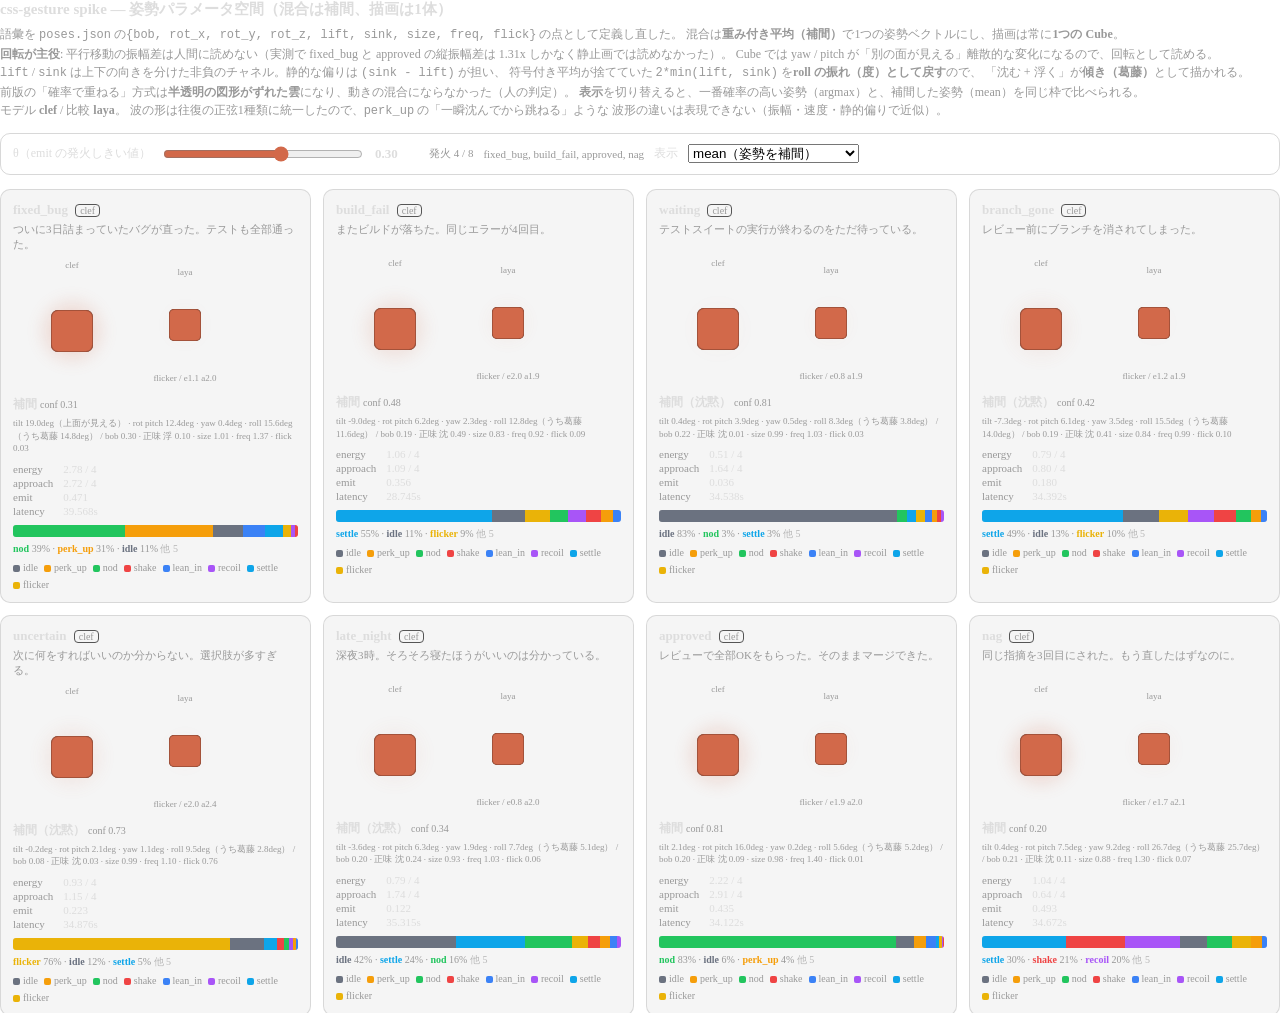
==== commit 82521083: "feat(experiments): css-gesture に tilt_x（静的 pitch）を足して fixed_bug/approved を分離 人の判定「まだ fixed_bug と app" ====
--- a/docs/experiments/css-gesture/index.html
+++ b/docs/experiments/css-gesture/index.html
@@ -17,6 +17,7 @@
  * 受け取る変数（build_viewer.py の JS が .stage に inline style で入れる。子は継承で受ける）:
  *   --p-bob   : 上下のボブ振幅（px）
  *   --p-rise  : 上下の静的偏り（px。正 = 沈む）。元は (sink - lift)
+ *   --p-tiltx : 静的な pitch（姿勢、度）。正 = のけぞる / 負 = うつむく。energy では増幅しない
  *   --p-rotx  : pitch の振れ幅（度）
  *   --p-roty  : yaw の振れ幅（度）
  *   --p-rotz  : roll の振れ幅（度）。混合の「葛藤」もここに加算済み
@@ -84,18 +85,19 @@
 .f-top    { transform: rotateX(90deg)  translateZ(calc(var(--cube-w) / 2)); filter: brightness(1.18); }
 .f-bottom { transform: rotateX(-90deg) translateZ(calc(var(--cube-w) / 2)); filter: brightness(0.44); }
 
-/* 姿勢。平行移動は上下のボブと静的偏りだけ。回転が主役。波の形は往復の正弦1種類。 */
+/* 姿勢。tilt_x は静的な pitch（姿勢）、rot_* は振れ幅。波の形は往復の正弦1種類。
+   rotateX は「tilt_x（姿勢）+ rot_x * sin（振れ）」の合成。 */
 @keyframes k-pose {
   0%, 100% {
     transform: translateY(calc((var(--p-rise, 0) - var(--p-bob, 0)) * 1px))
-               rotateX(calc(var(--p-rotx, 0) * -1deg))
+               rotateX(calc(var(--p-tiltx, 0) * 1deg + var(--p-rotx, 0) * -1deg))
                rotateY(calc(var(--p-roty, 0) * -1deg))
                rotateZ(calc(var(--p-rotz, 0) * -1deg))
                scale(var(--p-size, 1));
   }
   50% {
     transform: translateY(calc((var(--p-rise, 0) + var(--p-bob, 0)) * 1px))
-               rotateX(calc(var(--p-rotx, 0) * 1deg))
+               rotateX(calc(var(--p-tiltx, 0) * 1deg + var(--p-rotx, 0) * 1deg))
                rotateY(calc(var(--p-roty, 0) * 1deg))
                rotateZ(calc(var(--p-rotz, 0) * 1deg))
                scale(var(--p-size, 1));
@@ -207,8 +209,8 @@
       <div class="cmp">
         <div class="cmp-label">clef</div>
         <div class="stage" data-role="main"
-          data-pose-top="{&quot;bob&quot;: 0.18, &quot;rot_x&quot;: 40, &quot;rot_y&quot;: 0, &quot;rot_z&quot;: 0, &quot;lift&quot;: 0.0, &quot;sink&quot;: 0.15, &quot;size&quot;: 0.96, &quot;freq&quot;: 1.45, &quot;flick&quot;: 0.0}"
-          data-pose-mean="{&quot;bob&quot;: 0.3048, &quot;rot_x&quot;: 27.8596, &quot;rot_y&quot;: 0.4146, &quot;rot_z&quot;: 0.7408, &quot;lift&quot;: 0.2211, &quot;sink&quot;: 0.1235, &quot;size&quot;: 1.0129, &quot;freq&quot;: 1.3728, &quot;flick&quot;: 0.0267}"
+          data-pose-top="{&quot;tilt_x&quot;: 0, &quot;bob&quot;: 0.18, &quot;rot_x&quot;: 18, &quot;rot_y&quot;: 0, &quot;rot_z&quot;: 0, &quot;lift&quot;: 0.0, &quot;sink&quot;: 0.15, &quot;size&quot;: 0.96, &quot;freq&quot;: 1.45, &quot;flick&quot;: 0.0}"
+          data-pose-mean="{&quot;tilt_x&quot;: 19.0467, &quot;bob&quot;: 0.3048, &quot;rot_x&quot;: 12.4159, &quot;rot_y&quot;: 0.4146, &quot;rot_z&quot;: 0.7408, &quot;lift&quot;: 0.2211, &quot;sink&quot;: 0.1235, &quot;size&quot;: 1.0129, &quot;freq&quot;: 1.3728, &quot;flick&quot;: 0.0267}"
           data-energy="2.781948281233433" data-approach="2.7248762040554406" data-emit="0.47065061788877743"
           data-top="nod">
           <div class="flick"><div class="body"><div class="face f-front"></div><div class="face f-back"></div><div class="face f-right"></div><div class="face f-left"></div><div class="face f-top"></div><div class="face f-bottom"></div></div></div>
@@ -217,7 +219,7 @@
       <div class="cmp">
         <div class="cmp-label">laya</div>
         <div class="stage sm" data-role="cmp"
-          data-pose="{&quot;bob&quot;: 0.1222, &quot;rot_x&quot;: 8.6332, &quot;rot_y&quot;: 5.7548, &quot;rot_z&quot;: 4.4493, &quot;lift&quot;: 0.1078, &quot;sink&quot;: 0.1084, &quot;size&quot;: 0.9734, &quot;freq&quot;: 1.2081, &quot;flick&quot;: 0.5328}"
+          data-pose="{&quot;tilt_x&quot;: 1.0281, &quot;bob&quot;: 0.1222, &quot;rot_x&quot;: 3.9581, &quot;rot_y&quot;: 5.7548, &quot;rot_z&quot;: 4.4493, &quot;lift&quot;: 0.1078, &quot;sink&quot;: 0.1084, &quot;size&quot;: 0.9734, &quot;freq&quot;: 1.2081, &quot;flick&quot;: 0.5328}"
           data-energy="1.1085895315065621" data-approach="2.010867446223232"
           data-emit="0.05416380573906749">
           <div class="flick"><div class="body"><div class="face f-front"></div><div class="face f-back"></div><div class="face f-right"></div><div class="face f-left"></div><div class="face f-top"></div><div class="face f-bottom"></div></div></div>
@@ -244,8 +246,8 @@
       <div class="cmp">
         <div class="cmp-label">clef</div>
         <div class="stage" data-role="main"
-          data-pose-top="{&quot;bob&quot;: 0.16, &quot;rot_x&quot;: 10, &quot;rot_y&quot;: 0, &quot;rot_z&quot;: 0, &quot;lift&quot;: 0.0, &quot;sink&quot;: 1.05, &quot;size&quot;: 0.7, &quot;freq&quot;: 0.55, &quot;flick&quot;: 0.0}"
-          data-pose-mean="{&quot;bob&quot;: 0.191, &quot;rot_x&quot;: 13.0752, &quot;rot_y&quot;: 2.3425, &quot;rot_z&quot;: 1.2691, &quot;lift&quot;: 0.0965, &quot;sink&quot;: 0.5849, &quot;size&quot;: 0.8325, &quot;freq&quot;: 0.9243, &quot;flick&quot;: 0.0869}"
+          data-pose-top="{&quot;tilt_x&quot;: -24, &quot;bob&quot;: 0.16, &quot;rot_x&quot;: 5, &quot;rot_y&quot;: 0, &quot;rot_z&quot;: 0, &quot;lift&quot;: 0.0, &quot;sink&quot;: 1.05, &quot;size&quot;: 0.7, &quot;freq&quot;: 0.55, &quot;flick&quot;: 0.0}"
+          data-pose-mean="{&quot;tilt_x&quot;: -9.0281, &quot;bob&quot;: 0.191, &quot;rot_x&quot;: 6.1686, &quot;rot_y&quot;: 2.3425, &quot;rot_z&quot;: 1.2691, &quot;lift&quot;: 0.0965, &quot;sink&quot;: 0.5849, &quot;size&quot;: 0.8325, &quot;freq&quot;: 0.9243, &quot;flick&quot;: 0.0869}"
           data-energy="1.059922208640876" data-approach="1.0891702567640278" data-emit="0.3558336394126617"
           data-top="settle">
           <div class="flick"><div class="body"><div class="face f-front"></div><div class="face f-back"></div><div class="face f-right"></div><div class="face f-left"></div><div class="face f-top"></div><div class="face f-bottom"></div></div></div>
@@ -254,7 +256,7 @@
       <div class="cmp">
         <div class="cmp-label">laya</div>
         <div class="stage sm" data-role="cmp"
-          data-pose="{&quot;bob&quot;: 0.0826, &quot;rot_x&quot;: 5.1598, &quot;rot_y&quot;: 3.1433, &quot;rot_z&quot;: 6.1314, &quot;lift&quot;: 0.0537, &quot;sink&quot;: 0.0576, &quot;size&quot;: 0.9885, &quot;freq&quot;: 1.1479, &quot;flick&quot;: 0.7523}"
+          data-pose="{&quot;tilt_x&quot;: 0.486, &quot;bob&quot;: 0.0826, &quot;rot_x&quot;: 2.4057, &quot;rot_y&quot;: 3.1433, &quot;rot_z&quot;: 6.1314, &quot;lift&quot;: 0.0537, &quot;sink&quot;: 0.0576, &quot;size&quot;: 0.9885, &quot;freq&quot;: 1.1479, &quot;flick&quot;: 0.7523}"
           data-energy="2.0207871318474595" data-approach="1.9222507569040301"
           data-emit="0.11162016520335129">
           <div class="flick"><div class="body"><div class="face f-front"></div><div class="face f-back"></div><div class="face f-right"></div><div class="face f-left"></div><div class="face f-top"></div><div class="face f-bottom"></div></div></div>
@@ -281,8 +283,8 @@
       <div class="cmp">
         <div class="cmp-label">clef</div>
         <div class="stage" data-role="main"
-          data-pose-top="{&quot;bob&quot;: 0.22, &quot;rot_x&quot;: 6, &quot;rot_y&quot;: 0, &quot;rot_z&quot;: 5, &quot;lift&quot;: 0.0, &quot;sink&quot;: 0.0, &quot;size&quot;: 1.0, &quot;freq&quot;: 1.0, &quot;flick&quot;: 0.0}"
-          data-pose-mean="{&quot;bob&quot;: 0.2191, &quot;rot_x&quot;: 8.0926, &quot;rot_y&quot;: 0.5457, &quot;rot_z&quot;: 4.4226, &quot;lift&quot;: 0.032, &quot;sink&quot;: 0.041, &quot;size&quot;: 0.9936, &quot;freq&quot;: 1.0325, &quot;flick&quot;: 0.0312}"
+          data-pose-top="{&quot;tilt_x&quot;: 0, &quot;bob&quot;: 0.22, &quot;rot_x&quot;: 3, &quot;rot_y&quot;: 0, &quot;rot_z&quot;: 5, &quot;lift&quot;: 0.0, &quot;sink&quot;: 0.0, &quot;size&quot;: 1.0, &quot;freq&quot;: 1.0, &quot;flick&quot;: 0.0}"
+          data-pose-mean="{&quot;tilt_x&quot;: 0.3569, &quot;bob&quot;: 0.2191, &quot;rot_x&quot;: 3.8938, &quot;rot_y&quot;: 0.5457, &quot;rot_z&quot;: 4.4226, &quot;lift&quot;: 0.032, &quot;sink&quot;: 0.041, &quot;size&quot;: 0.9936, &quot;freq&quot;: 1.0325, &quot;flick&quot;: 0.0312}"
           data-energy="0.5057425893281169" data-approach="1.639626740264764" data-emit="0.03626141769958141"
           data-top="idle">
           <div class="flick"><div class="body"><div class="face f-front"></div><div class="face f-back"></div><div class="face f-right"></div><div class="face f-left"></div><div class="face f-top"></div><div class="face f-bottom"></div></div></div>
@@ -291,7 +293,7 @@
       <div class="cmp">
         <div class="cmp-label">laya</div>
         <div class="stage sm" data-role="cmp"
-          data-pose="{&quot;bob&quot;: 0.1187, &quot;rot_x&quot;: 6.7995, &quot;rot_y&quot;: 7.6721, &quot;rot_z&quot;: 4.4913, &quot;lift&quot;: 0.0772, &quot;sink&quot;: 0.0803, &quot;size&quot;: 0.9815, &quot;freq&quot;: 1.2047, &quot;flick&quot;: 0.4701}"
+          data-pose="{&quot;tilt_x&quot;: 1.2438, &quot;bob&quot;: 0.1187, &quot;rot_x&quot;: 3.1548, &quot;rot_y&quot;: 7.6721, &quot;rot_z&quot;: 4.4913, &quot;lift&quot;: 0.0772, &quot;sink&quot;: 0.0803, &quot;size&quot;: 0.9815, &quot;freq&quot;: 1.2047, &quot;flick&quot;: 0.4701}"
           data-energy="0.8035862374487781" data-approach="1.8855115480383735"
           data-emit="0.062105065616315916">
           <div class="flick"><div class="body"><div class="face f-front"></div><div class="face f-back"></div><div class="face f-right"></div><div class="face f-left"></div><div class="face f-top"></div><div class="face f-bottom"></div></div></div>
@@ -318,8 +320,8 @@
       <div class="cmp">
         <div class="cmp-label">clef</div>
         <div class="stage" data-role="main"
-          data-pose-top="{&quot;bob&quot;: 0.16, &quot;rot_x&quot;: 10, &quot;rot_y&quot;: 0, &quot;rot_z&quot;: 0, &quot;lift&quot;: 0.0, &quot;sink&quot;: 1.05, &quot;size&quot;: 0.7, &quot;freq&quot;: 0.55, &quot;flick&quot;: 0.0}"
-          data-pose-mean="{&quot;bob&quot;: 0.1922, &quot;rot_x&quot;: 13.0295, &quot;rot_y&quot;: 3.4648, &quot;rot_z&quot;: 1.4407, &quot;lift&quot;: 0.1169, &quot;sink&quot;: 0.5266, &quot;size&quot;: 0.8414, &quot;freq&quot;: 0.9927, &quot;flick&quot;: 0.1004}"
+          data-pose-top="{&quot;tilt_x&quot;: -24, &quot;bob&quot;: 0.16, &quot;rot_x&quot;: 5, &quot;rot_y&quot;: 0, &quot;rot_z&quot;: 0, &quot;lift&quot;: 0.0, &quot;sink&quot;: 1.05, &quot;size&quot;: 0.7, &quot;freq&quot;: 0.55, &quot;flick&quot;: 0.0}"
+          data-pose-mean="{&quot;tilt_x&quot;: -7.3222, &quot;bob&quot;: 0.1922, &quot;rot_x&quot;: 6.1328, &quot;rot_y&quot;: 3.4648, &quot;rot_z&quot;: 1.4407, &quot;lift&quot;: 0.1169, &quot;sink&quot;: 0.5266, &quot;size&quot;: 0.8414, &quot;freq&quot;: 0.9927, &quot;flick&quot;: 0.1004}"
           data-energy="0.7860229123961211" data-approach="0.7995392655666422" data-emit="0.17981665398860586"
           data-top="settle">
           <div class="flick"><div class="body"><div class="face f-front"></div><div class="face f-back"></div><div class="face f-right"></div><div class="face f-left"></div><div class="face f-top"></div><div class="face f-bottom"></div></div></div>
@@ -328,7 +330,7 @@
       <div class="cmp">
         <div class="cmp-label">laya</div>
         <div class="stage sm" data-role="cmp"
-          data-pose="{&quot;bob&quot;: 0.0924, &quot;rot_x&quot;: 5.6864, &quot;rot_y&quot;: 2.6907, &quot;rot_z&quot;: 5.916, &quot;lift&quot;: 0.059, &quot;sink&quot;: 0.0828, &quot;size&quot;: 0.9803, &quot;freq&quot;: 1.1345, &quot;flick&quot;: 0.7132}"
+          data-pose="{&quot;tilt_x&quot;: 0.2023, &quot;bob&quot;: 0.0924, &quot;rot_x&quot;: 2.6562, &quot;rot_y&quot;: 2.6907, &quot;rot_z&quot;: 5.916, &quot;lift&quot;: 0.059, &quot;sink&quot;: 0.0828, &quot;size&quot;: 0.9803, &quot;freq&quot;: 1.1345, &quot;flick&quot;: 0.7132}"
           data-energy="1.2071314724795634" data-approach="1.8806378961439547"
           data-emit="0.028199451682429315">
           <div class="flick"><div class="body"><div class="face f-front"></div><div class="face f-back"></div><div class="face f-right"></div><div class="face f-left"></div><div class="face f-top"></div><div class="face f-bottom"></div></div></div>
@@ -355,8 +357,8 @@
       <div class="cmp">
         <div class="cmp-label">clef</div>
         <div class="stage" data-role="main"
-          data-pose-top="{&quot;bob&quot;: 0.04, &quot;rot_x&quot;: 2, &quot;rot_y&quot;: 0, &quot;rot_z&quot;: 8, &quot;lift&quot;: 0.0, &quot;sink&quot;: 0.0, &quot;size&quot;: 1.0, &quot;freq&quot;: 1.1, &quot;flick&quot;: 1.0}"
-          data-pose-mean="{&quot;bob&quot;: 0.0821, &quot;rot_x&quot;: 4.3148, &quot;rot_y&quot;: 1.1314, &quot;rot_z&quot;: 6.6852, &quot;lift&quot;: 0.0231, &quot;sink&quot;: 0.0505, &quot;size&quot;: 0.9856, &quot;freq&quot;: 1.1017, &quot;flick&quot;: 0.7599}"
+          data-pose-top="{&quot;tilt_x&quot;: 0, &quot;bob&quot;: 0.04, &quot;rot_x&quot;: 1, &quot;rot_y&quot;: 0, &quot;rot_z&quot;: 8, &quot;lift&quot;: 0.0, &quot;sink&quot;: 0.0, &quot;size&quot;: 1.0, &quot;freq&quot;: 1.1, &quot;flick&quot;: 1.0}"
+          data-pose-mean="{&quot;tilt_x&quot;: -0.1814, &quot;bob&quot;: 0.0821, &quot;rot_x&quot;: 2.0692, &quot;rot_y&quot;: 1.1314, &quot;rot_z&quot;: 6.6852, &quot;lift&quot;: 0.0231, &quot;sink&quot;: 0.0505, &quot;size&quot;: 0.9856, &quot;freq&quot;: 1.1017, &quot;flick&quot;: 0.7599}"
           data-energy="0.9302040205270176" data-approach="1.150667561300046" data-emit="0.22343648219510964"
           data-top="flicker">
           <div class="flick"><div class="body"><div class="face f-front"></div><div class="face f-back"></div><div class="face f-right"></div><div class="face f-left"></div><div class="face f-top"></div><div class="face f-bottom"></div></div></div>
@@ -365,7 +367,7 @@
       <div class="cmp">
         <div class="cmp-label">laya</div>
         <div class="stage sm" data-role="cmp"
-          data-pose="{&quot;bob&quot;: 0.1435, &quot;rot_x&quot;: 9.2807, &quot;rot_y&quot;: 10.4485, &quot;rot_z&quot;: 2.9162, &quot;lift&quot;: 0.1219, &quot;sink&quot;: 0.1398, &quot;size&quot;: 0.9743, &quot;freq&quot;: 1.2336, &quot;flick&quot;: 0.3044}"
+          data-pose="{&quot;tilt_x&quot;: 0.7381, &quot;bob&quot;: 0.1435, &quot;rot_x&quot;: 4.2399, &quot;rot_y&quot;: 10.4485, &quot;rot_z&quot;: 2.9162, &quot;lift&quot;: 0.1219, &quot;sink&quot;: 0.1398, &quot;size&quot;: 0.9743, &quot;freq&quot;: 1.2336, &quot;flick&quot;: 0.3044}"
           data-energy="1.9930983482359932" data-approach="2.3641832389921715"
           data-emit="0.034546244783597004">
           <div class="flick"><div class="body"><div class="face f-front"></div><div class="face f-back"></div><div class="face f-right"></div><div class="face f-left"></div><div class="face f-top"></div><div class="face f-bottom"></div></div></div>
@@ -392,8 +394,8 @@
       <div class="cmp">
         <div class="cmp-label">clef</div>
         <div class="stage" data-role="main"
-          data-pose-top="{&quot;bob&quot;: 0.22, &quot;rot_x&quot;: 6, &quot;rot_y&quot;: 0, &quot;rot_z&quot;: 5, &quot;lift&quot;: 0.0, &quot;sink&quot;: 0.0, &quot;size&quot;: 1.0, &quot;freq&quot;: 1.0, &quot;flick&quot;: 0.0}"
-          data-pose-mean="{&quot;bob&quot;: 0.1957, &quot;rot_x&quot;: 13.5085, &quot;rot_y&quot;: 1.9345, &quot;rot_z&quot;: 2.5477, &quot;lift&quot;: 0.0429, &quot;sink&quot;: 0.2803, &quot;size&quot;: 0.9274, &quot;freq&quot;: 1.0313, &quot;flick&quot;: 0.0554}"
+          data-pose-top="{&quot;tilt_x&quot;: 0, &quot;bob&quot;: 0.22, &quot;rot_x&quot;: 3, &quot;rot_y&quot;: 0, &quot;rot_z&quot;: 5, &quot;lift&quot;: 0.0, &quot;sink&quot;: 0.0, &quot;size&quot;: 1.0, &quot;freq&quot;: 1.0, &quot;flick&quot;: 0.0}"
+          data-pose-mean="{&quot;tilt_x&quot;: -3.6213, &quot;bob&quot;: 0.1957, &quot;rot_x&quot;: 6.3055, &quot;rot_y&quot;: 1.9345, &quot;rot_z&quot;: 2.5477, &quot;lift&quot;: 0.0429, &quot;sink&quot;: 0.2803, &quot;size&quot;: 0.9274, &quot;freq&quot;: 1.0313, &quot;flick&quot;: 0.0554}"
           data-energy="0.7930367697916169" data-approach="1.7409923557947473" data-emit="0.12216669888904044"
           data-top="idle">
           <div class="flick"><div class="body"><div class="face f-front"></div><div class="face f-back"></div><div class="face f-right"></div><div class="face f-left"></div><div class="face f-top"></div><div class="face f-bottom"></div></div></div>
@@ -402,7 +404,7 @@
       <div class="cmp">
         <div class="cmp-label">laya</div>
         <div class="stage sm" data-role="cmp"
-          data-pose="{&quot;bob&quot;: 0.0622, &quot;rot_x&quot;: 3.5606, &quot;rot_y&quot;: 0.9061, &quot;rot_z&quot;: 7.1255, &quot;lift&quot;: 0.024, &quot;sink&quot;: 0.0403, &quot;size&quot;: 0.9909, &quot;freq&quot;: 1.1069, &quot;flick&quot;: 0.8811}"
+          data-pose="{&quot;tilt_x&quot;: -0.0951, &quot;bob&quot;: 0.0622, &quot;rot_x&quot;: 1.7023, &quot;rot_y&quot;: 0.9061, &quot;rot_z&quot;: 7.1255, &quot;lift&quot;: 0.024, &quot;sink&quot;: 0.0403, &quot;size&quot;: 0.9909, &quot;freq&quot;: 1.1069, &quot;flick&quot;: 0.8811}"
           data-energy="0.8381388772002609" data-approach="1.9996774136961555"
           data-emit="0.0017712571088769281">
           <div class="flick"><div class="body"><div class="face f-front"></div><div class="face f-back"></div><div class="face f-right"></div><div class="face f-left"></div><div class="face f-top"></div><div class="face f-bottom"></div></div></div>
@@ -429,8 +431,8 @@
       <div class="cmp">
         <div class="cmp-label">clef</div>
         <div class="stage" data-role="main"
-          data-pose-top="{&quot;bob&quot;: 0.18, &quot;rot_x&quot;: 40, &quot;rot_y&quot;: 0, &quot;rot_z&quot;: 0, &quot;lift&quot;: 0.0, &quot;sink&quot;: 0.15, &quot;size&quot;: 0.96, &quot;freq&quot;: 1.45, &quot;flick&quot;: 0.0}"
-          data-pose-mean="{&quot;bob&quot;: 0.2006, &quot;rot_x&quot;: 35.5974, &quot;rot_y&quot;: 0.1796, &quot;rot_z&quot;: 0.3911, &quot;lift&quot;: 0.0432, &quot;sink&quot;: 0.135, &quot;size&quot;: 0.9759, &quot;freq&quot;: 1.3979, &quot;flick&quot;: 0.009}"
+          data-pose-top="{&quot;tilt_x&quot;: 0, &quot;bob&quot;: 0.18, &quot;rot_x&quot;: 18, &quot;rot_y&quot;: 0, &quot;rot_z&quot;: 0, &quot;lift&quot;: 0.0, &quot;sink&quot;: 0.15, &quot;size&quot;: 0.96, &quot;freq&quot;: 1.45, &quot;flick&quot;: 0.0}"
+          data-pose-mean="{&quot;tilt_x&quot;: 2.083, &quot;bob&quot;: 0.2006, &quot;rot_x&quot;: 16.0087, &quot;rot_y&quot;: 0.1796, &quot;rot_z&quot;: 0.3911, &quot;lift&quot;: 0.0432, &quot;sink&quot;: 0.135, &quot;size&quot;: 0.9759, &quot;freq&quot;: 1.3979, &quot;flick&quot;: 0.009}"
           data-energy="2.223484666090634" data-approach="2.906082483303416" data-emit="0.4345962403544053"
           data-top="nod">
           <div class="flick"><div class="body"><div class="face f-front"></div><div class="face f-back"></div><div class="face f-right"></div><div class="face f-left"></div><div class="face f-top"></div><div class="face f-bottom"></div></div></div>
@@ -439,7 +441,7 @@
       <div class="cmp">
         <div class="cmp-label">laya</div>
         <div class="stage sm" data-role="cmp"
-          data-pose="{&quot;bob&quot;: 0.1467, &quot;rot_x&quot;: 10.3032, &quot;rot_y&quot;: 7.7722, &quot;rot_z&quot;: 3.3562, &quot;lift&quot;: 0.1222, &quot;sink&quot;: 0.1267, &quot;size&quot;: 0.9793, &quot;freq&quot;: 1.2256, &quot;flick&quot;: 0.3745}"
+          data-pose="{&quot;tilt_x&quot;: 2.0529, &quot;bob&quot;: 0.1467, &quot;rot_x&quot;: 4.6867, &quot;rot_y&quot;: 7.7722, &quot;rot_z&quot;: 3.3562, &quot;lift&quot;: 0.1222, &quot;sink&quot;: 0.1267, &quot;size&quot;: 0.9793, &quot;freq&quot;: 1.2256, &quot;flick&quot;: 0.3745}"
           data-energy="1.890232044951825" data-approach="2.0482492346587278"
           data-emit="0.08107550230782218">
           <div class="flick"><div class="body"><div class="face f-front"></div><div class="face f-back"></div><div class="face f-right"></div><div class="face f-left"></div><div class="face f-top"></div><div class="face f-bottom"></div></div></div>
@@ -466,8 +468,8 @@
       <div class="cmp">
         <div class="cmp-label">clef</div>
         <div class="stage" data-role="main"
-          data-pose-top="{&quot;bob&quot;: 0.16, &quot;rot_x&quot;: 10, &quot;rot_y&quot;: 0, &quot;rot_z&quot;: 0, &quot;lift&quot;: 0.0, &quot;sink&quot;: 1.05, &quot;size&quot;: 0.7, &quot;freq&quot;: 0.55, &quot;flick&quot;: 0.0}"
-          data-pose-mean="{&quot;bob&quot;: 0.2099, &quot;rot_x&quot;: 16.4069, &quot;rot_y&quot;: 9.2367, &quot;rot_z&quot;: 0.9963, &quot;lift&quot;: 0.2139, &quot;sink&quot;: 0.3241, &quot;size&quot;: 0.8802, &quot;freq&quot;: 1.3049, &quot;flick&quot;: 0.067}"
+          data-pose-top="{&quot;tilt_x&quot;: -24, &quot;bob&quot;: 0.16, &quot;rot_x&quot;: 5, &quot;rot_y&quot;: 0, &quot;rot_z&quot;: 0, &quot;lift&quot;: 0.0, &quot;sink&quot;: 1.05, &quot;size&quot;: 0.7, &quot;freq&quot;: 0.55, &quot;flick&quot;: 0.0}"
+          data-pose-mean="{&quot;tilt_x&quot;: 0.4151, &quot;bob&quot;: 0.2099, &quot;rot_x&quot;: 7.5396, &quot;rot_y&quot;: 9.2367, &quot;rot_z&quot;: 0.9963, &quot;lift&quot;: 0.2139, &quot;sink&quot;: 0.3241, &quot;size&quot;: 0.8802, &quot;freq&quot;: 1.3049, &quot;flick&quot;: 0.067}"
           data-energy="1.0351038252136997" data-approach="0.6439321590020773" data-emit="0.49276928165859474"
           data-top="settle">
           <div class="flick"><div class="body"><div class="face f-front"></div><div class="face f-back"></div><div class="face f-right"></div><div class="face f-left"></div><div class="face f-top"></div><div class="face f-bottom"></div></div></div>
@@ -476,7 +478,7 @@
       <div class="cmp">
         <div class="cmp-label">laya</div>
         <div class="stage sm" data-role="cmp"
-          data-pose="{&quot;bob&quot;: 0.1529, &quot;rot_x&quot;: 10.5446, &quot;rot_y&quot;: 10.9264, &quot;rot_z&quot;: 2.5984, &quot;lift&quot;: 0.1428, &quot;sink&quot;: 0.1341, &quot;size&quot;: 0.9781, &quot;freq&quot;: 1.2693, &quot;flick&quot;: 0.2854}"
+          data-pose="{&quot;tilt_x&quot;: 2.2022, &quot;bob&quot;: 0.1529, &quot;rot_x&quot;: 4.7812, &quot;rot_y&quot;: 10.9264, &quot;rot_z&quot;: 2.5984, &quot;lift&quot;: 0.1428, &quot;sink&quot;: 0.1341, &quot;size&quot;: 0.9781, &quot;freq&quot;: 1.2693, &quot;flick&quot;: 0.2854}"
           data-energy="1.705721753118623" data-approach="2.117846401295882"
           data-emit="0.10074516323507156">
           <div class="flick"><div class="body"><div class="face f-front"></div><div class="face f-back"></div><div class="face f-right"></div><div class="face f-left"></div><div class="face f-top"></div><div class="face f-bottom"></div></div></div>
@@ -499,7 +501,7 @@
 <script>
 const PX = 18.0;
 const DPC = 60.0;
-const IDLE = {"bob": 0.22, "rot_x": 6, "rot_y": 0, "rot_z": 5, "lift": 0.0, "sink": 0.0, "size": 1.0, "freq": 1.0, "flick": 0.0};
+const IDLE = {"tilt_x": 0, "bob": 0.22, "rot_x": 3, "rot_y": 0, "rot_z": 5, "lift": 0.0, "sink": 0.0, "size": 1.0, "freq": 1.0, "flick": 0.0};
 
 /* 姿勢ベクトル + score/noul → CSS 変数。写像はここ1箇所だけに置く。
  *
@@ -522,6 +524,7 @@
   return {
     '--p-bob':   (pose.bob * PX * bobS).toFixed(2),
     '--p-rise':  ((pose.sink - pose.lift) * PX).toFixed(2),
+    '--p-tiltx': (pose.tilt_x).toFixed(2),
     '--p-rotx':  (pose.rot_x * rotS).toFixed(2),
     '--p-roty':  (pose.rot_y * rotS).toFixed(2),
     '--p-rotz':  ((pose.rot_z + DPC * conflict) * rotS).toFixed(2),
@@ -538,7 +541,9 @@
   const conflict = 2 * Math.min(pose.lift, pose.sink);
   const net = pose.sink - pose.lift;
   const roll = pose.rot_z + DPC * conflict;
-  return 'rot pitch ' + f(pose.rot_x, 1) + 'deg · yaw ' + f(pose.rot_y, 1) + 'deg · roll '
+  const face = pose.tilt_x >= 15 ? '（上面が見える）' : (pose.tilt_x <= -15 ? '（下面が見える）' : '');
+  return 'tilt ' + f(pose.tilt_x, 1) + 'deg' + face
+       + ' · rot pitch ' + f(pose.rot_x, 1) + 'deg · yaw ' + f(pose.rot_y, 1) + 'deg · roll '
        + f(roll, 1) + 'deg'
        + (conflict > 0.02 ? '（うち葛藤 ' + f(DPC * conflict, 1) + 'deg）' : '')
        + '  /  bob ' + f(pose.bob, 2) + ' · 正味 ' + (net >= 0 ? '沈 ' : '浮 ') + f(Math.abs(net), 2)
